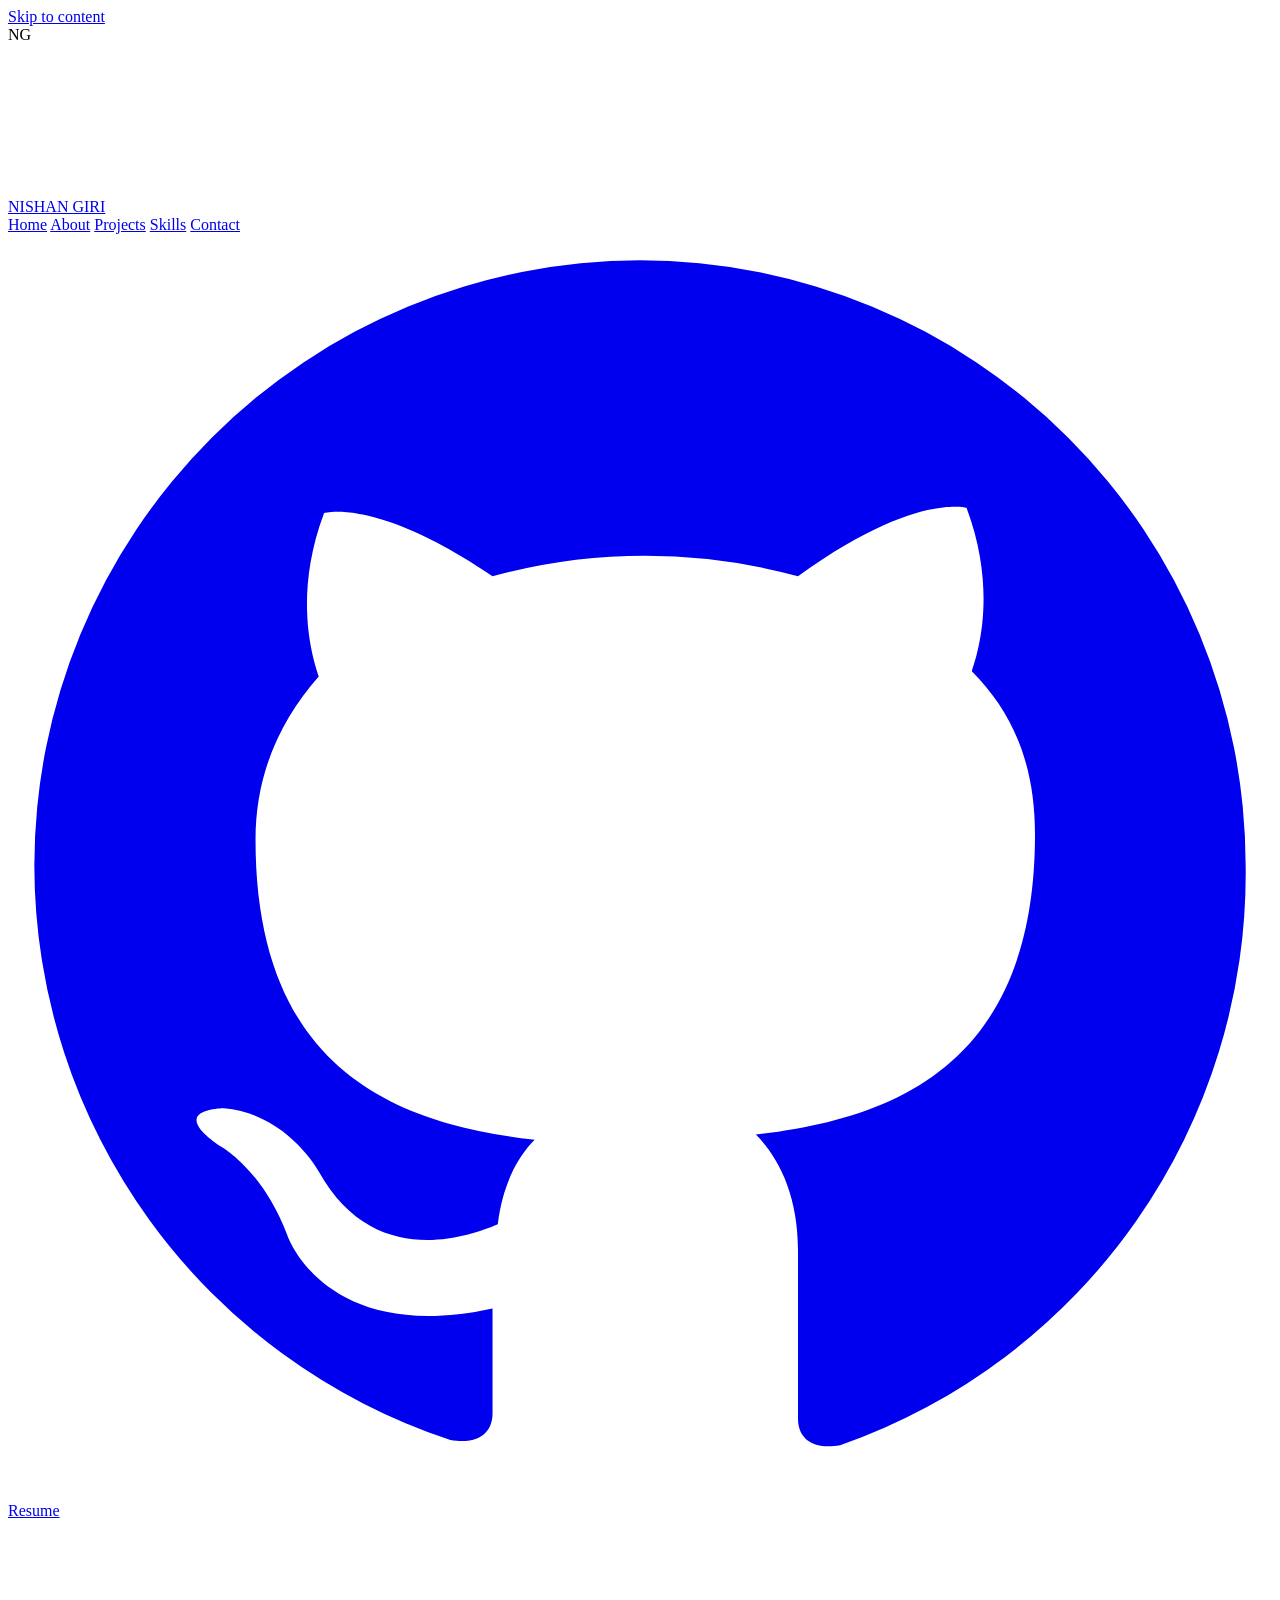
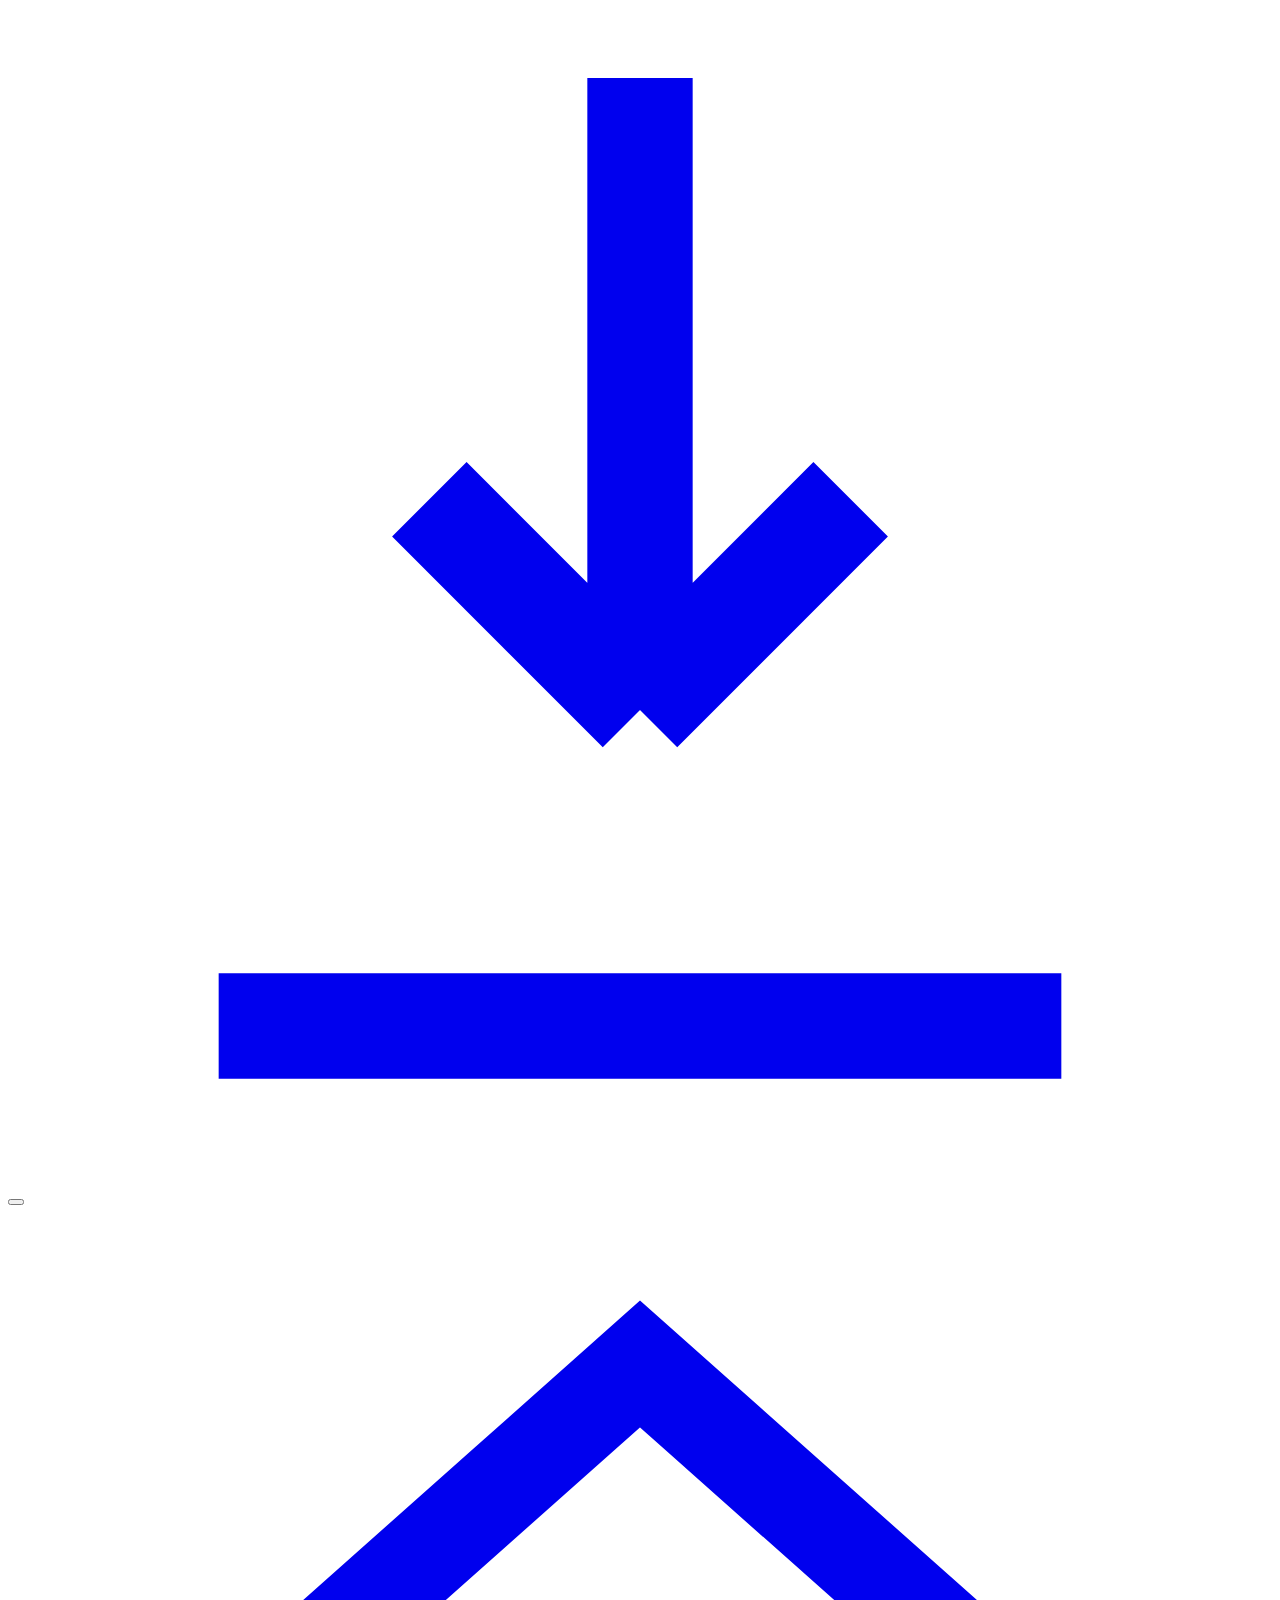
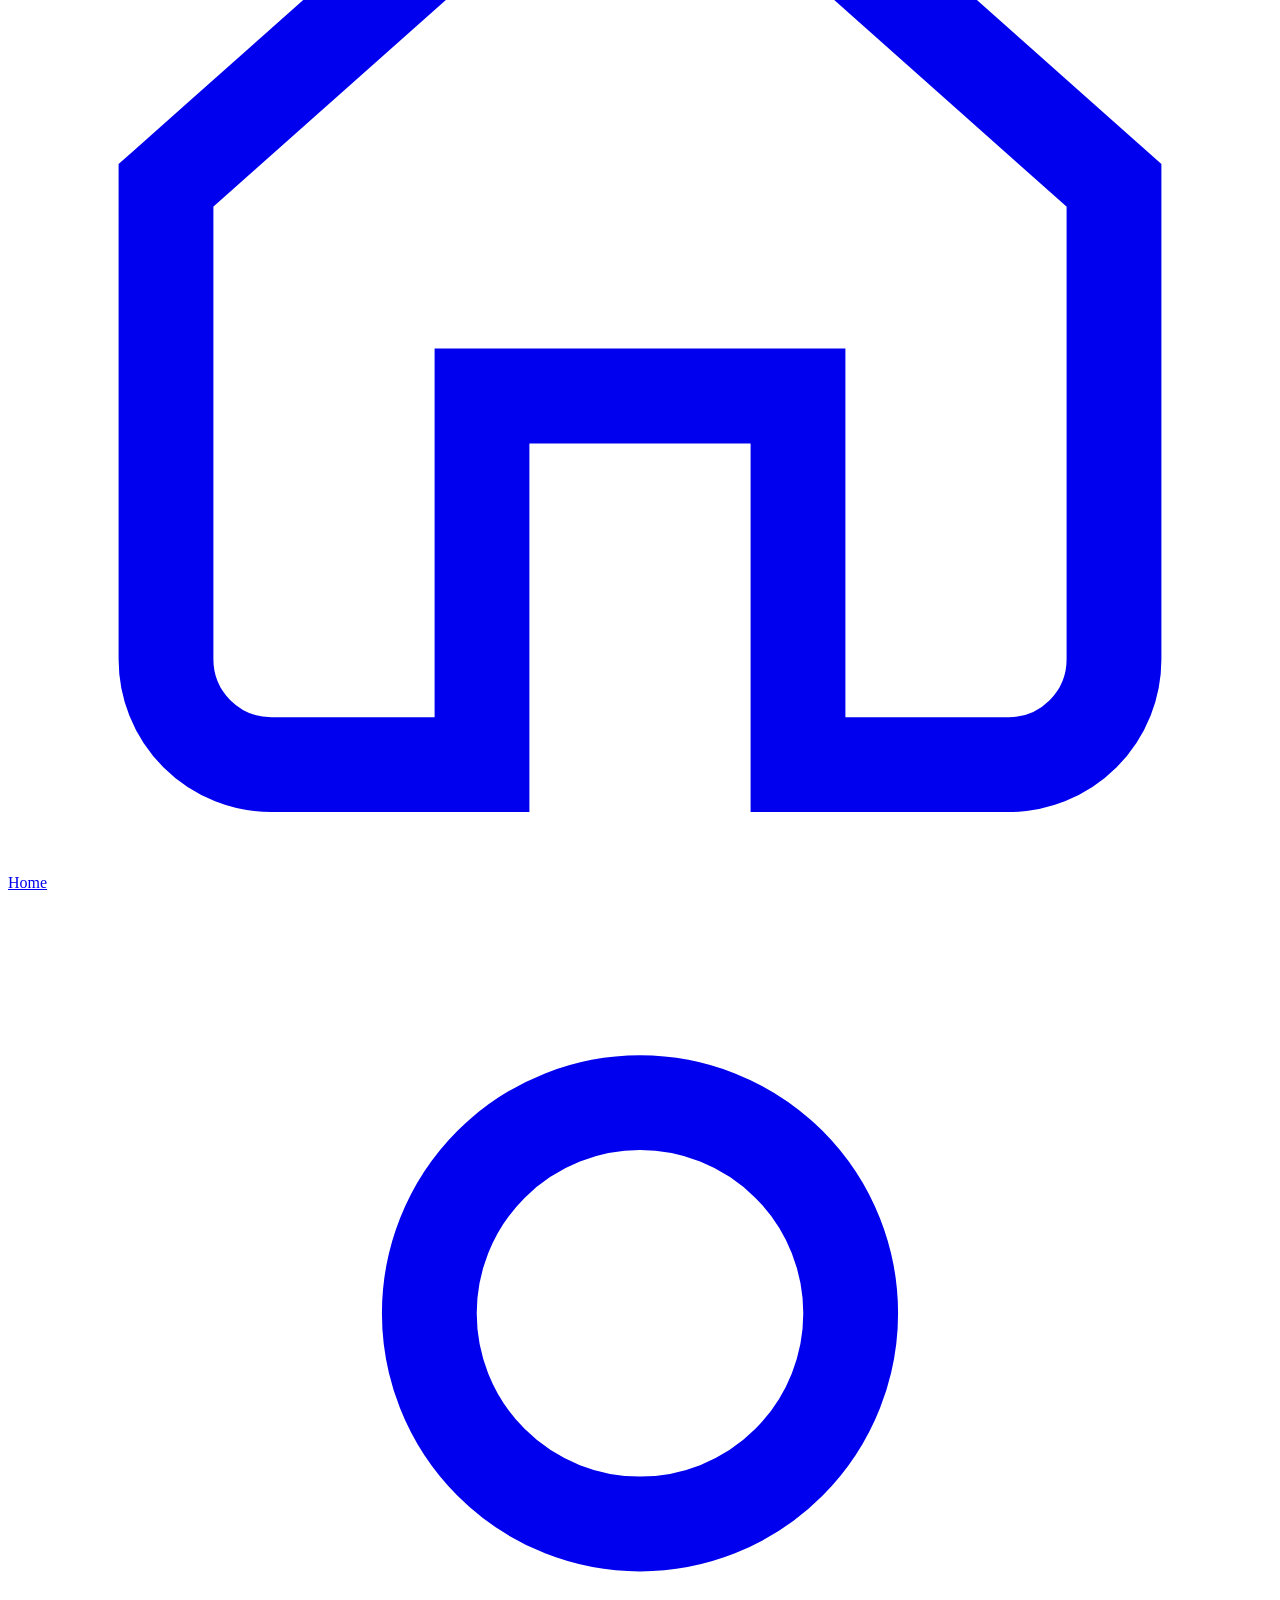
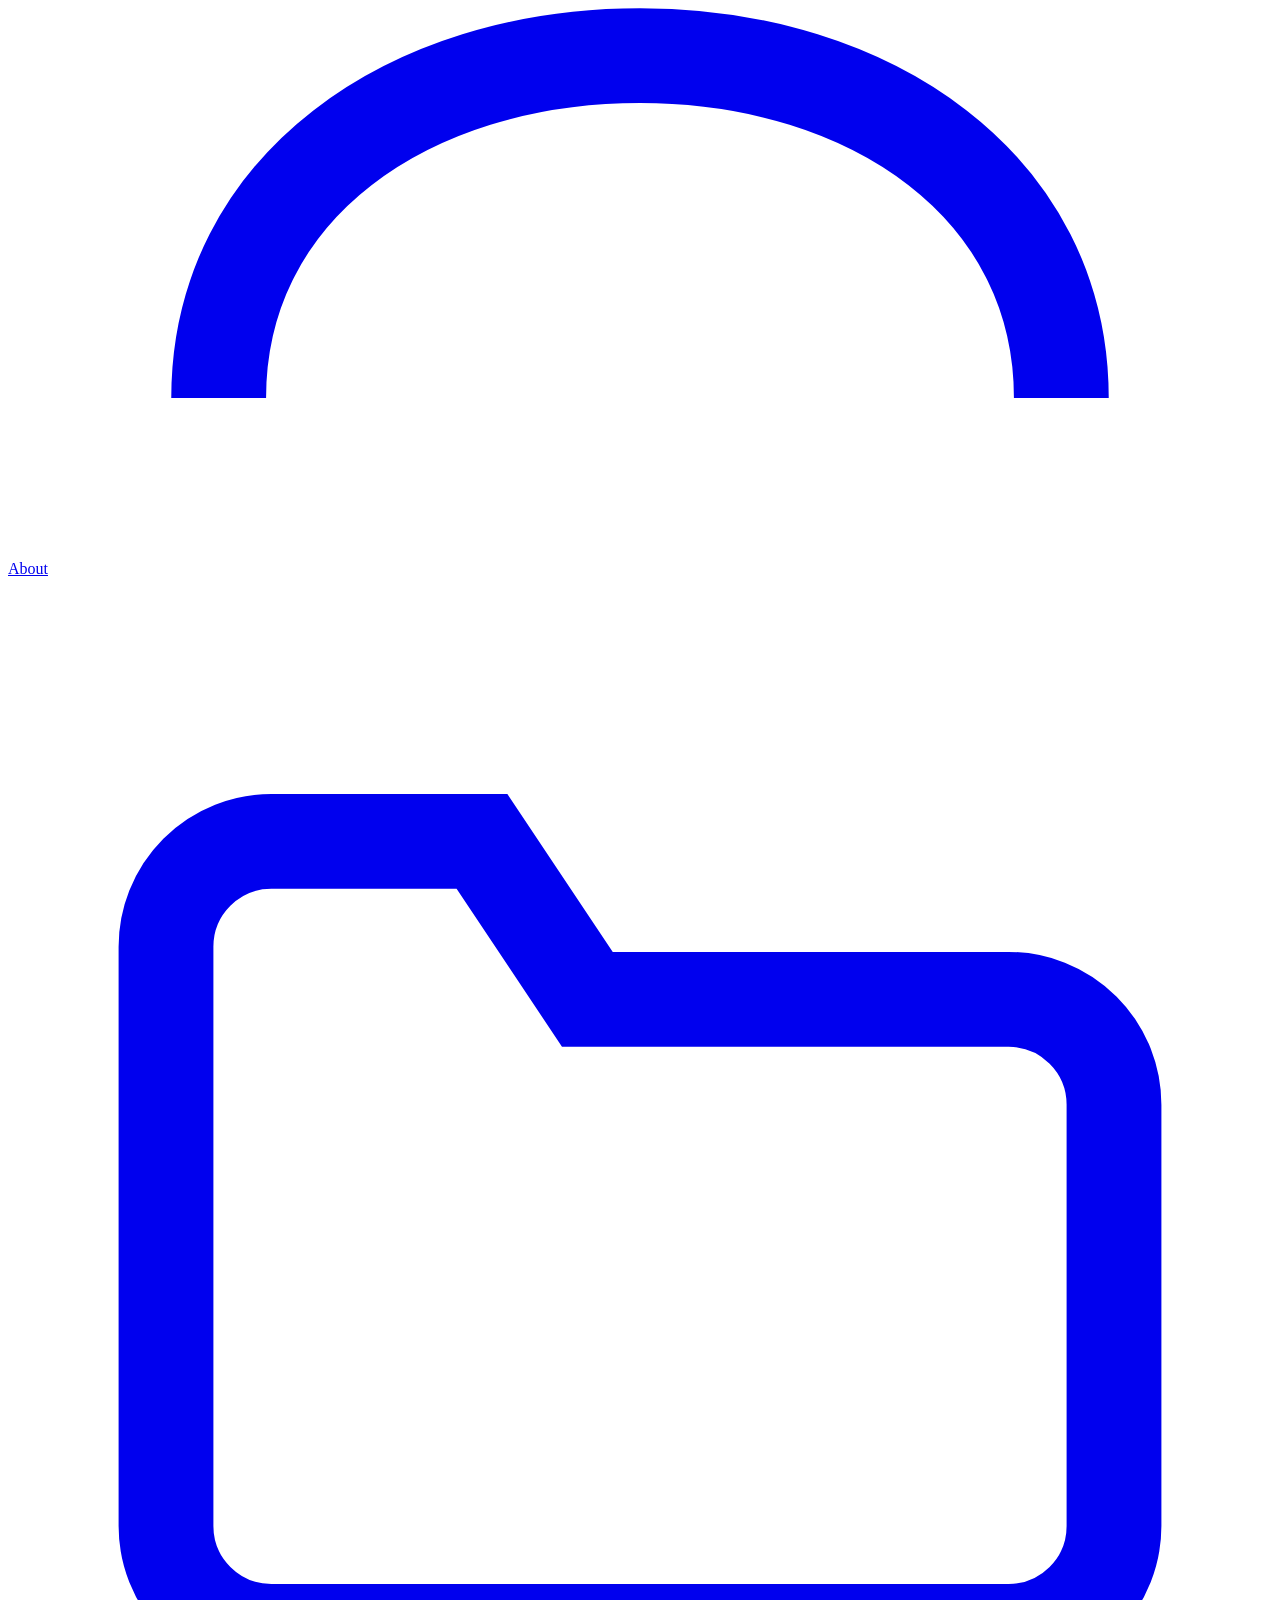
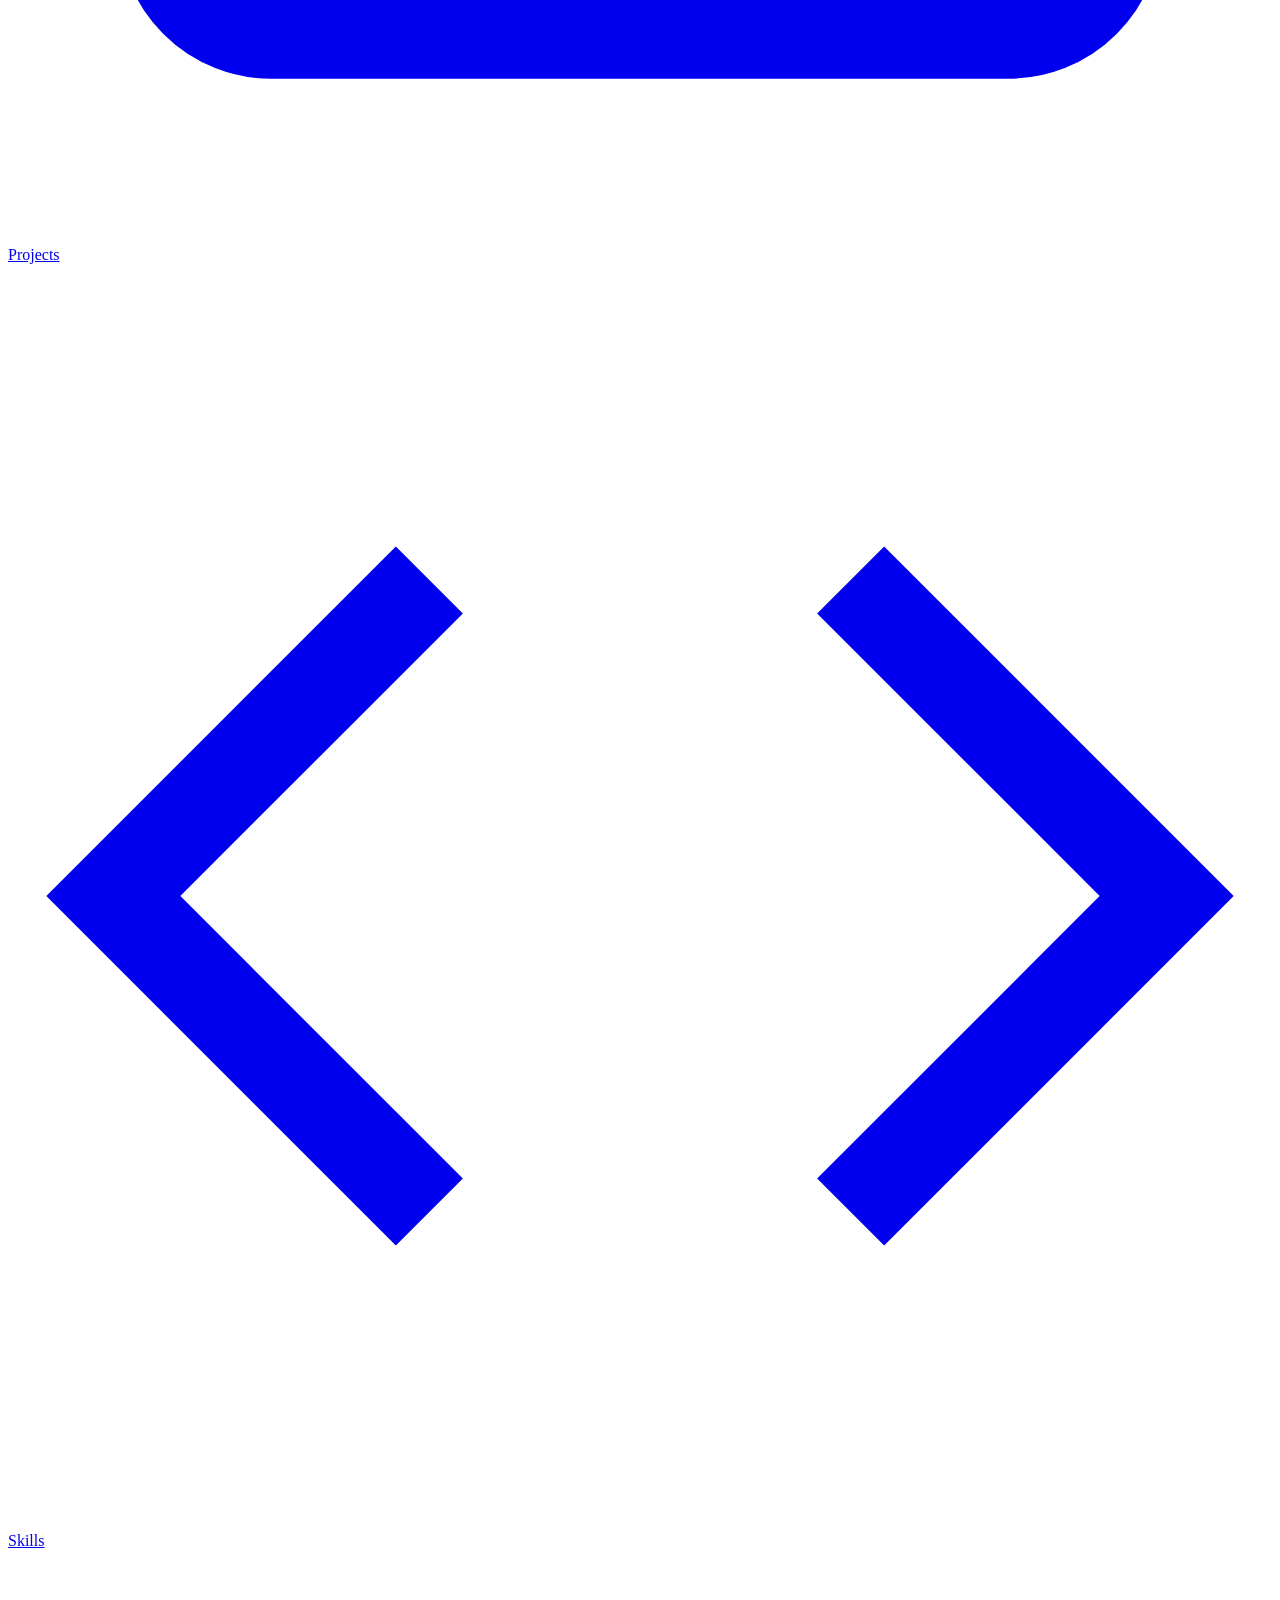
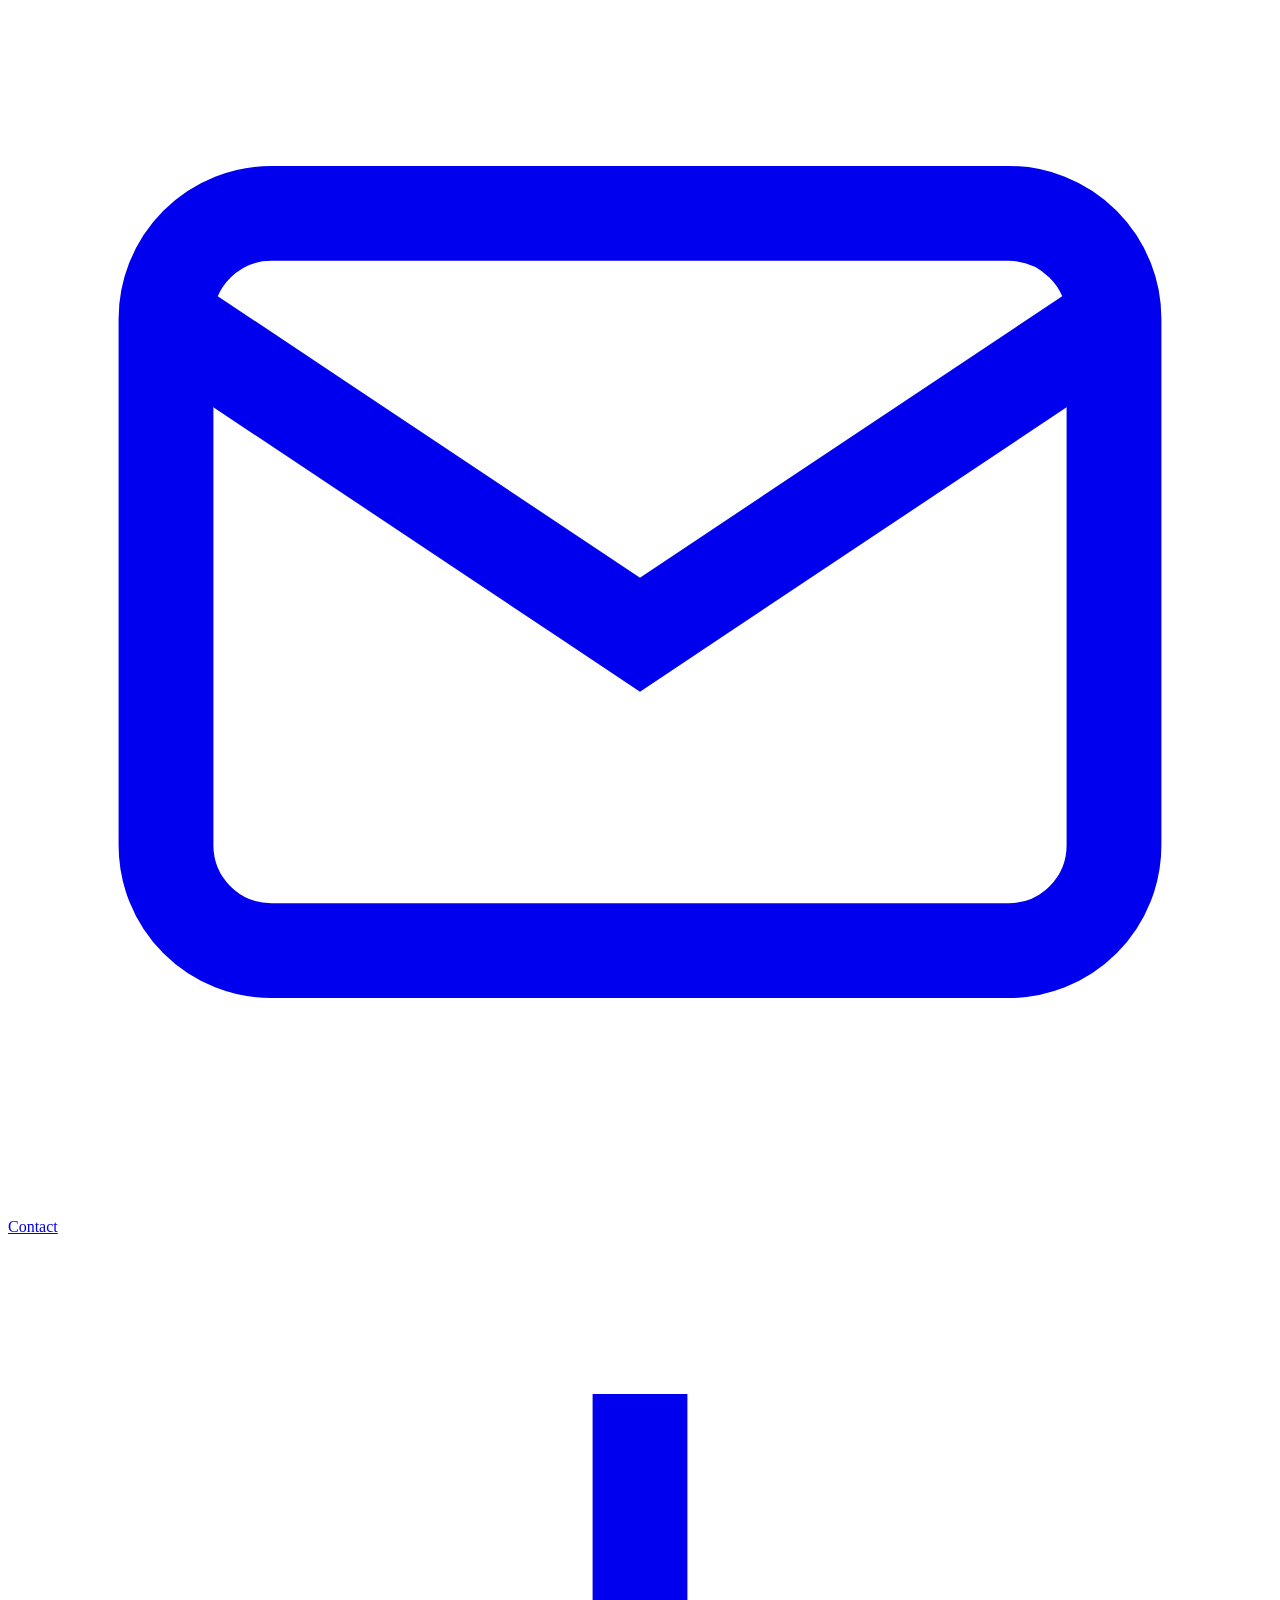
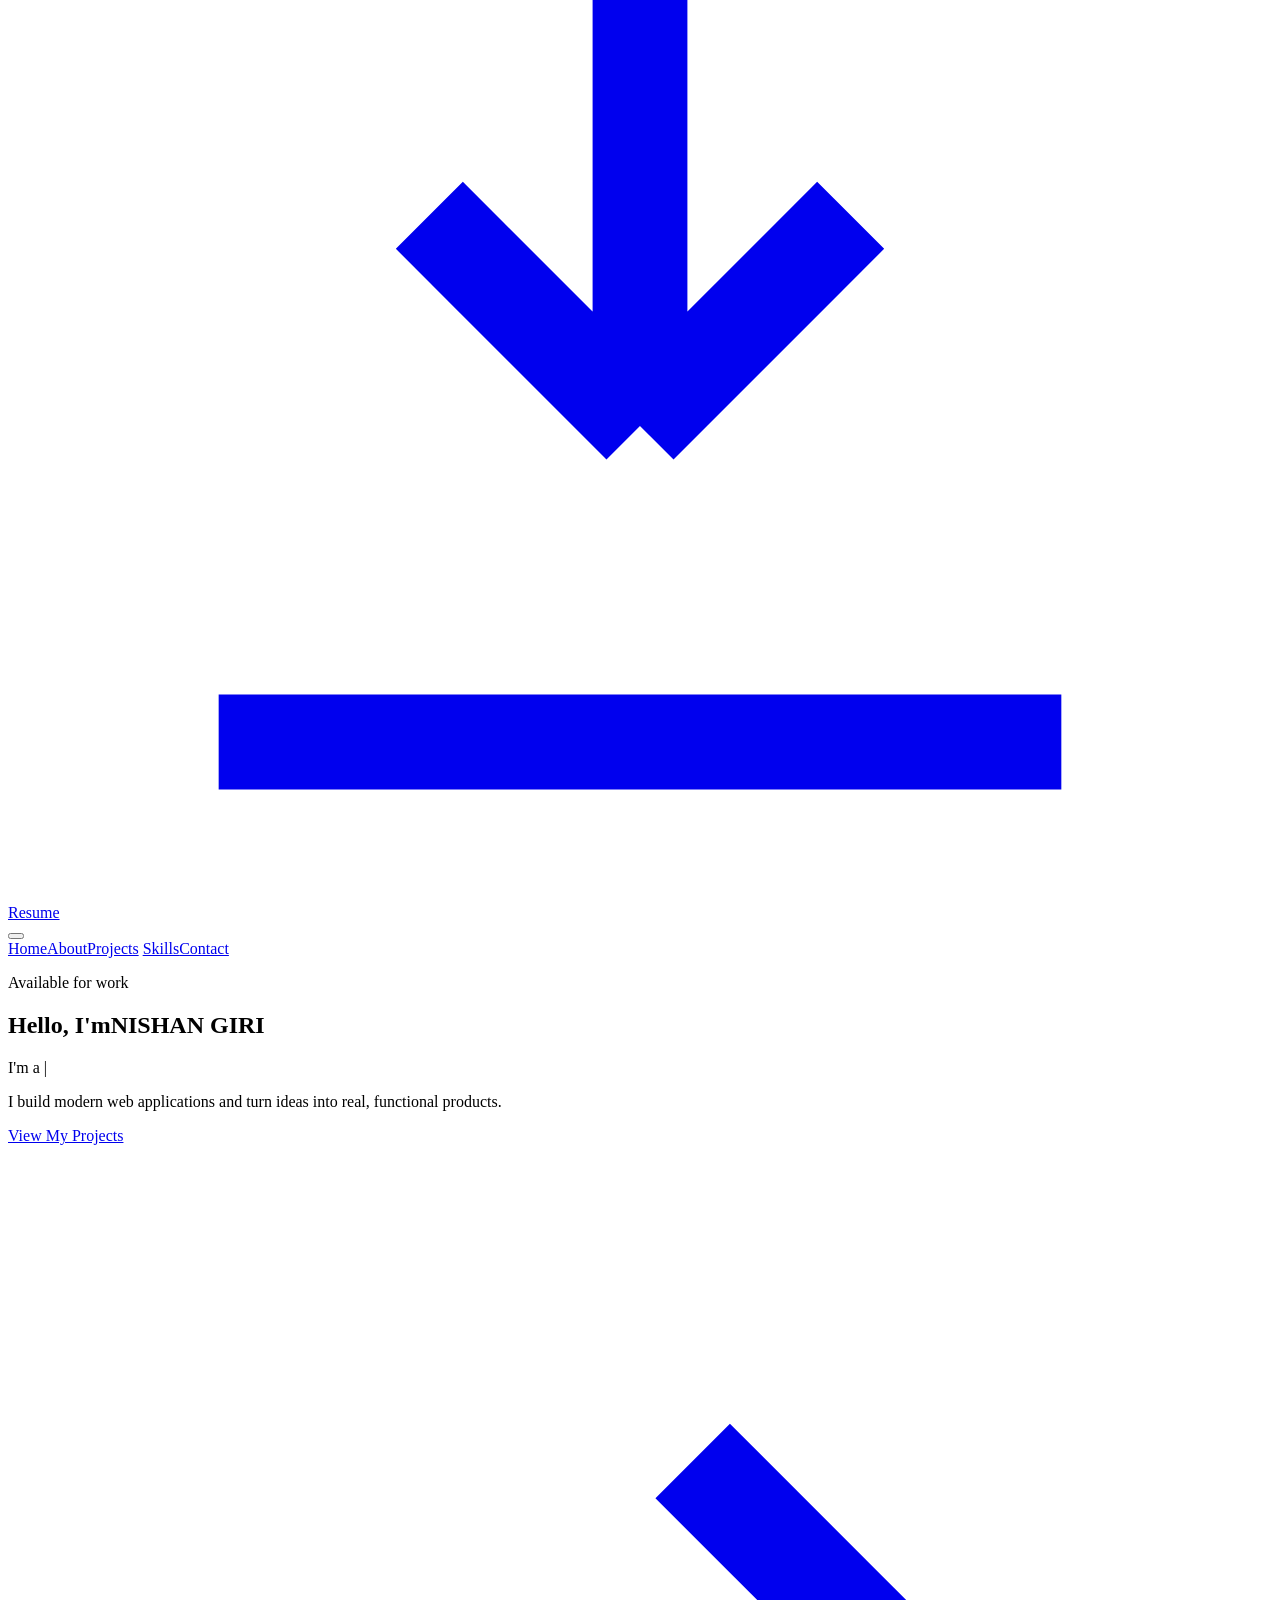
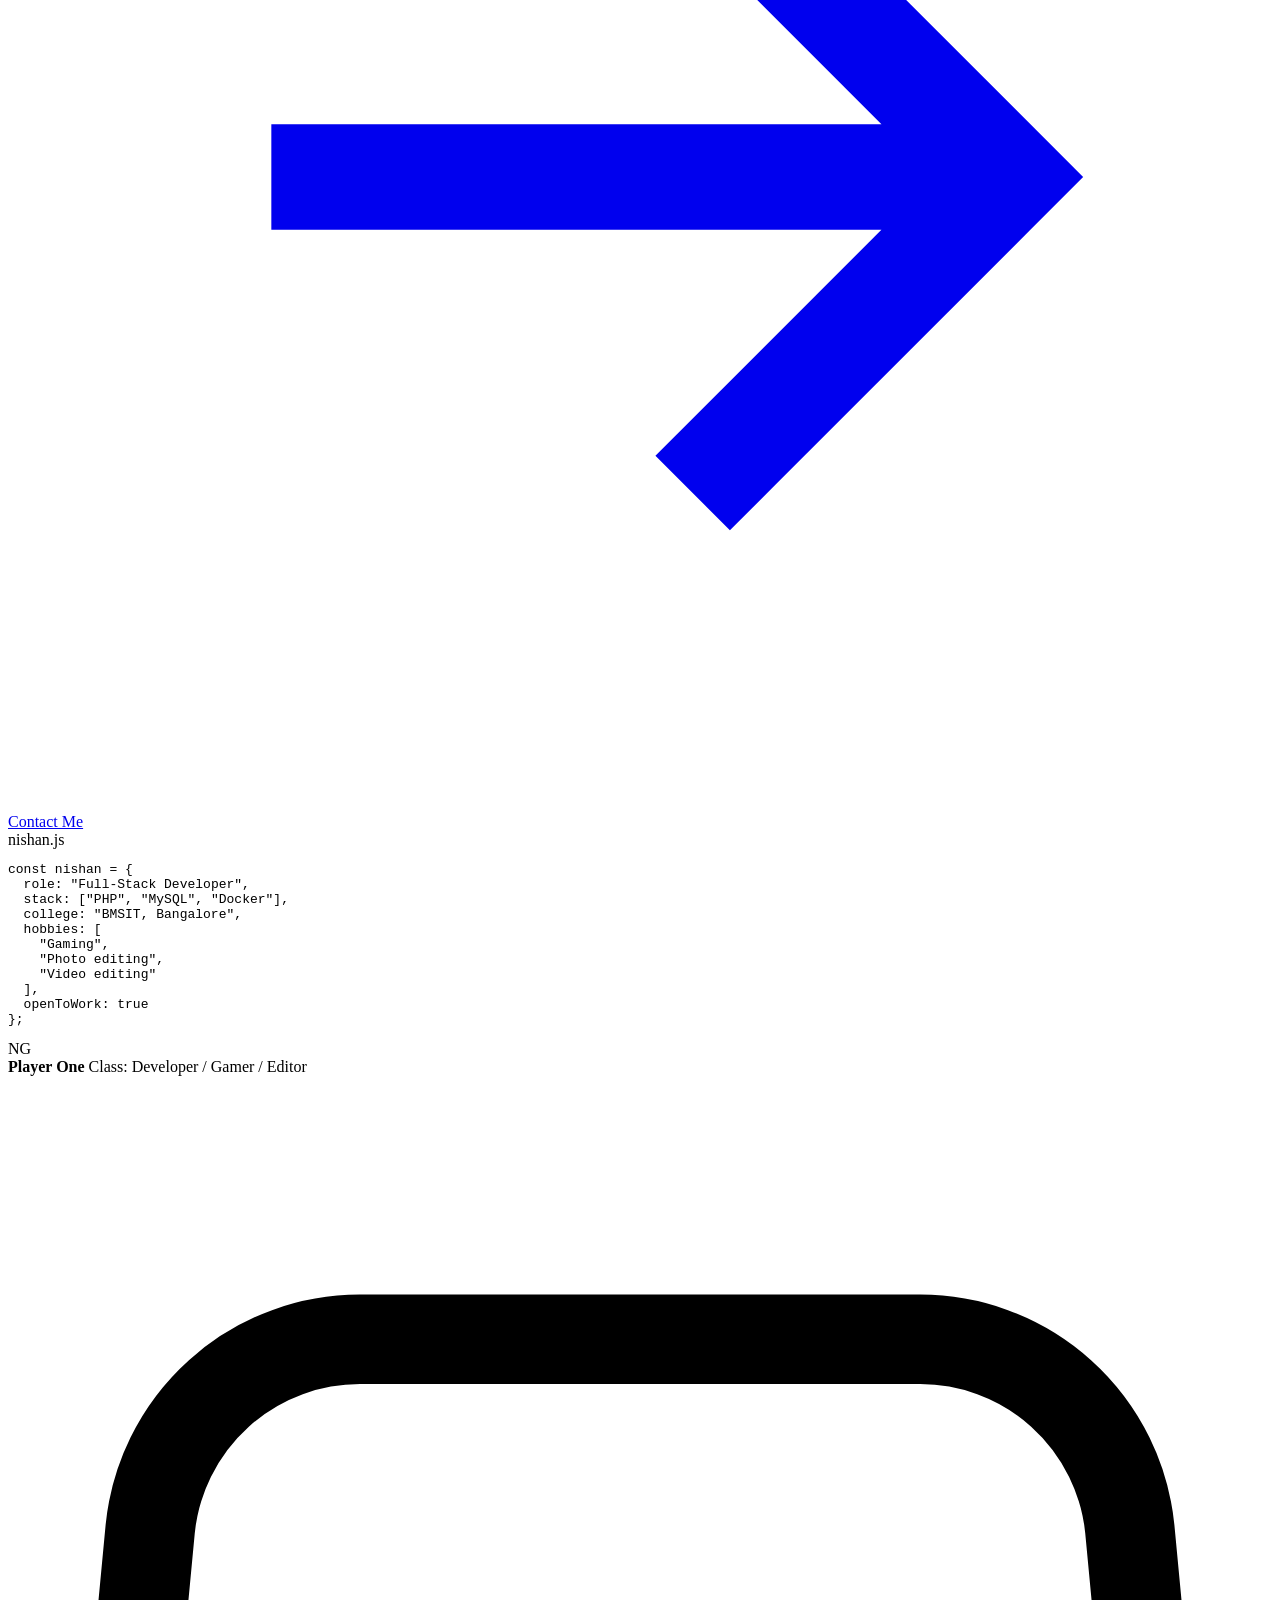
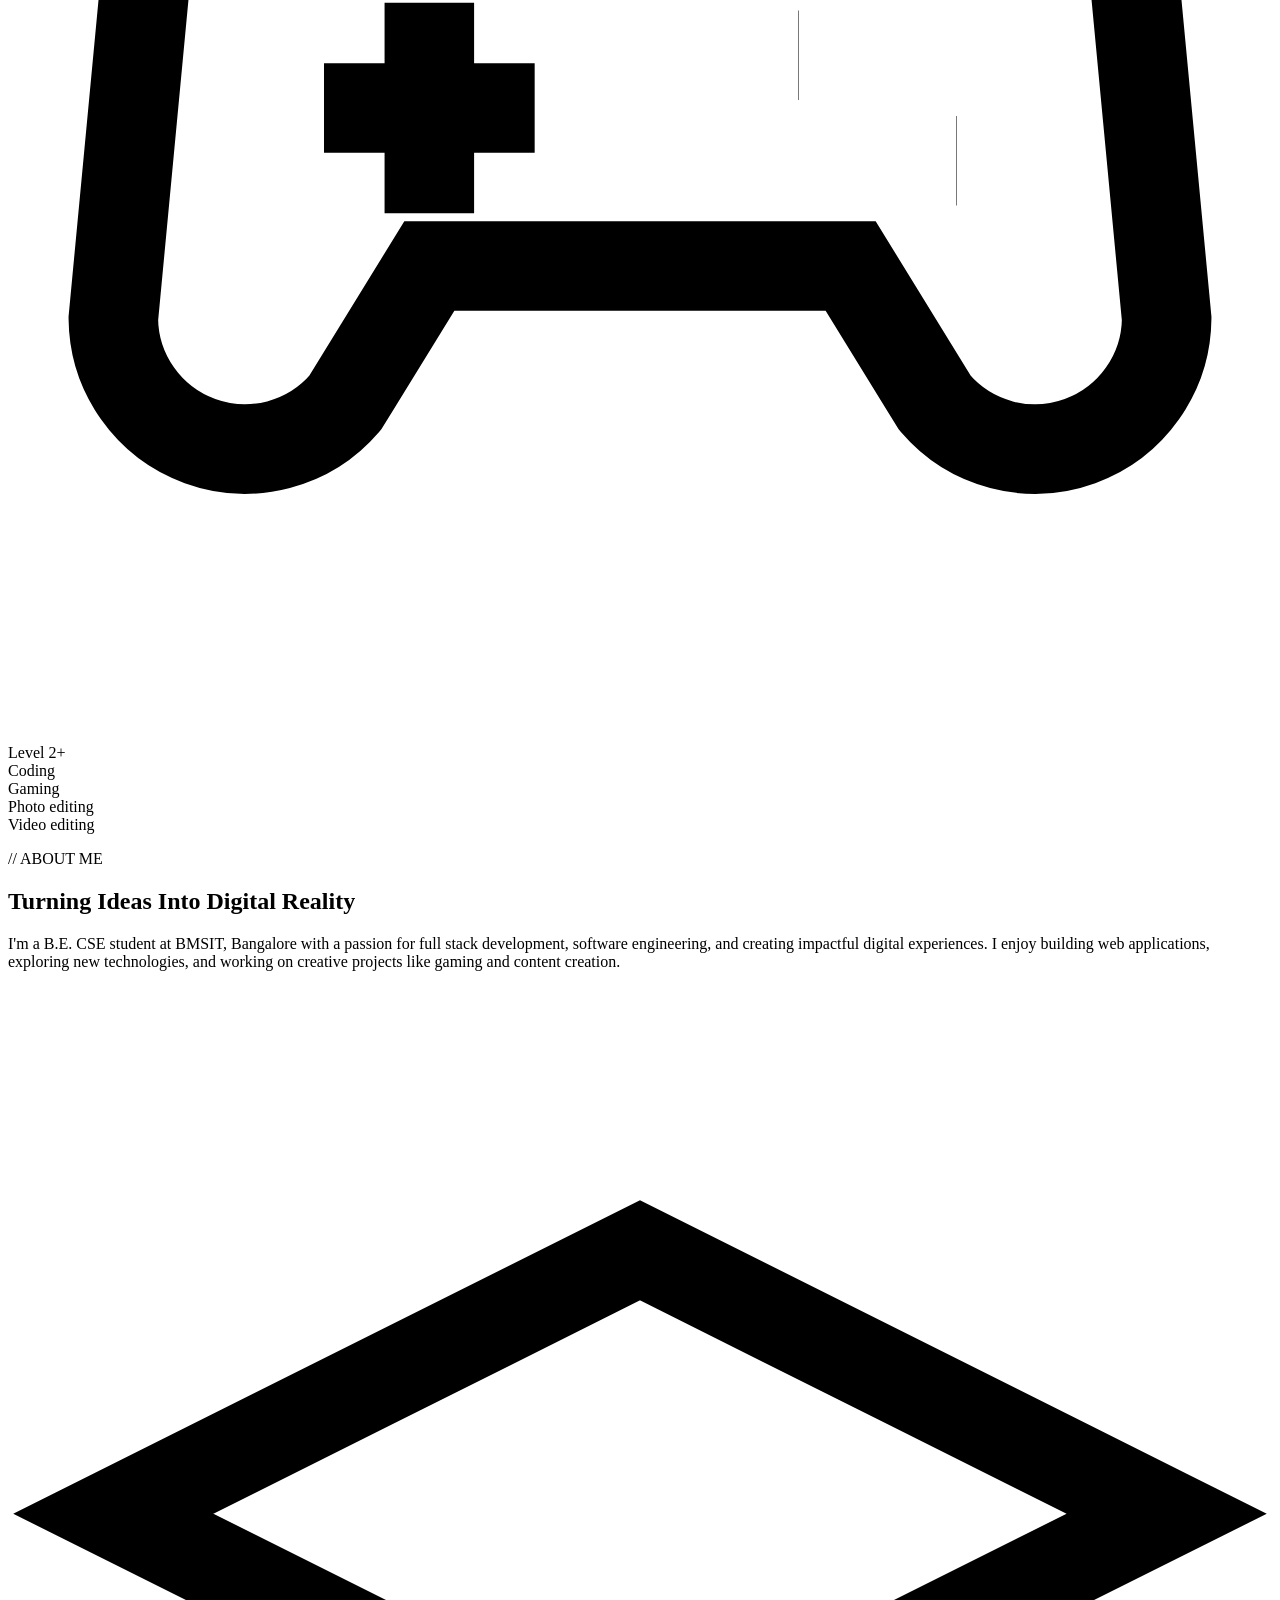
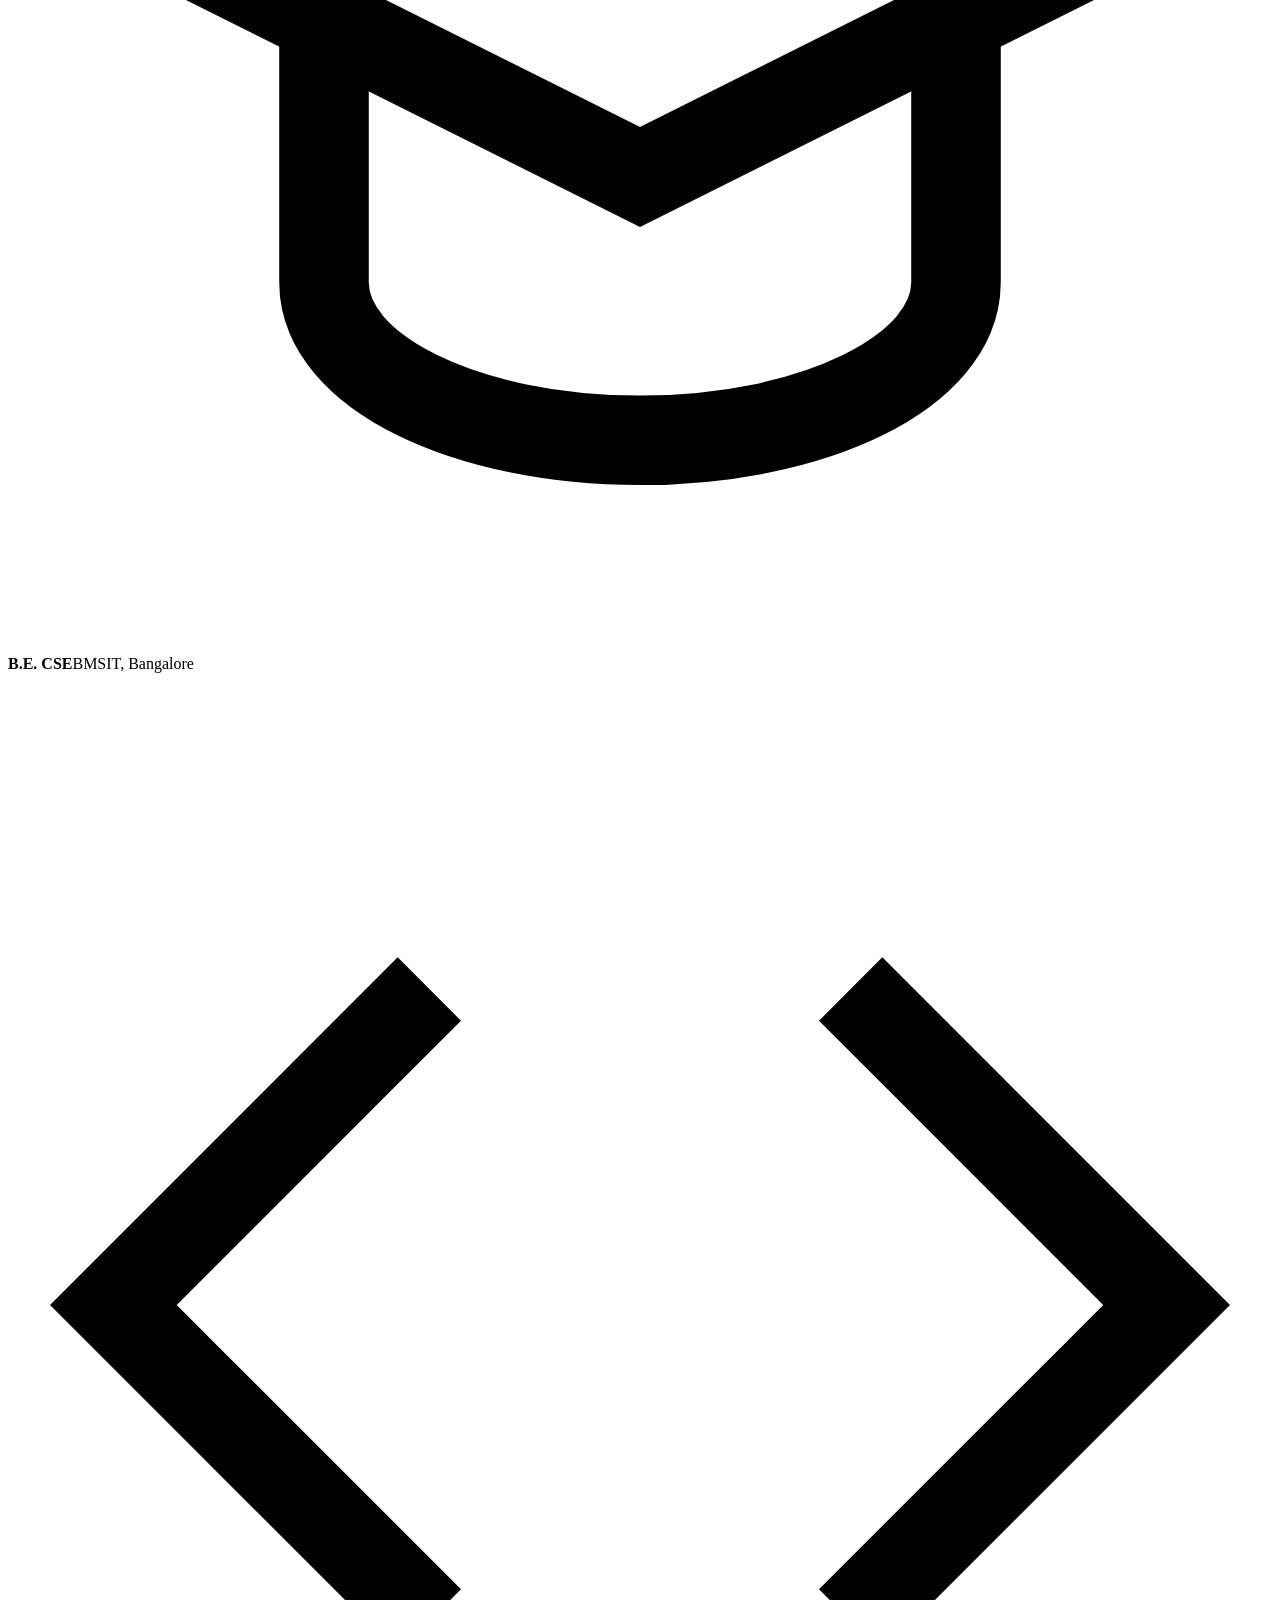
==== 1-index.html @ 9a8e1497 "Add approved portfolio with updated resume" ====
<!DOCTYPE html>
<html lang="en">
<head>
<meta charset="UTF-8">
<meta name="viewport" content="width=device-width, initial-scale=1.0">
<title>Nishan Giri — Full Stack Developer</title>
<meta name="description" content="Portfolio of Nishan Giri, Full Stack Developer and B.E. CSE student at BMSIT, Bangalore.">
<meta name="theme-color" content="#050505">
<!-- Planned GitHub Pages URL. Update if the canonical host changes. -->
<link rel="canonical" href="https://nishan9-99.github.io/">
<meta property="og:title" content="Nishan Giri — Full Stack Developer">
<meta property="og:description" content="Web apps, gaming and content creation by Nishan Giri, B.E. CSE @ BMSIT Bangalore.">
<meta property="og:type" content="website">
<!-- Absolute image URL for previews after deployment. -->
<meta property="og:image" content="https://nishan9-99.github.io/assets/about-portrait.jpg">
<meta name="twitter:card" content="summary_large_image">
<meta name="twitter:title" content="Nishan Giri — Full Stack Developer">
<meta name="twitter:description" content="Web apps, gaming and content creation by Nishan Giri, B.E. CSE @ BMSIT Bangalore.">
<meta name="twitter:image" content="https://nishan9-99.github.io/assets/about-portrait.jpg">
<link rel="icon" href="data:image/svg+xml,%3Csvg xmlns='http://www.w3.org/2000/svg' viewBox='0 0 64 64'%3E%3Crect width='64' height='64' rx='14' fill='%23050505'/%3E%3Ctext x='32' y='43' font-size='30' font-weight='700' text-anchor='middle' fill='%23A78BFA' font-family='Arial'%3ENG%3C/text%3E%3C/svg%3E">
<link rel="preconnect" href="https://fonts.googleapis.com">
<link rel="preconnect" href="https://fonts.gstatic.com" crossorigin>
<link href="https://fonts.googleapis.com/css2?family=Space+Grotesk:wght@400;500;600;700&family=Inter:wght@400;500;600&family=Caveat:wght@600&display=swap" rel="stylesheet">
<link rel="stylesheet" href="style.css?v=13f">
<script type="application/ld+json">
{"@context":"https://schema.org","@type":"Person","name":"Nishan Giri","jobTitle":"Full Stack Developer",
 "affiliation":{"@type":"CollegeOrUniversity","name":"BMSIT, Bangalore"},
 "address":{"@type":"PostalAddress","addressLocality":"Bangalore","addressCountry":"IN"},
 "url":"https://github.com/nishan9-99",
 "sameAs":["https://github.com/nishan9-99","https://www.linkedin.com/in/nishan-giree-264700339"]}
</script>
</head>
<body>
<a class="skip" href="#home">Skip to content</a>

<!-- preloader -->
<div class="preloader" id="preloader" aria-hidden="true">
  <div class="pre-inner"><span class="pre-ng">NG</span><span class="pre-line"><i></i></span></div>
</div>
<div class="scrollbar-progress" id="scrollbarProgress" aria-hidden="true"></div>

<canvas id="stars" aria-hidden="true"></canvas>
<div class="grain" aria-hidden="true"></div>
<div id="cursor" aria-hidden="true"></div>
<div id="cursorRing" aria-hidden="true"></div>

<!-- ============ NAV (State A: top bar) ============ -->
<header class="nav" id="nav">
  <a class="logo" href="#home">NISHAN&nbsp;GIRI</a>
  <nav class="links" aria-label="Primary" id="topLinks">
    <a href="#home" class="active" data-scramble>Home</a>
    <a href="#about" data-scramble>About</a>
    <a href="#projects" data-scramble>Projects</a>
    <a href="#skills" data-scramble>Skills</a>
    <a href="#contact" data-scramble>Contact</a>
  </nav>
  <div class="nav-right">
    <a class="icon-btn" href="https://github.com/nishan9-99" target="_blank" rel="noopener" aria-label="GitHub profile">
      <svg viewBox="0 0 24 24" style="fill:currentColor"><path d="M12 .5A11.5 11.5 0 0 0 .5 12a11.5 11.5 0 0 0 7.9 10.9c.6.1.8-.2.8-.5v-2c-3.2.7-3.9-1.4-3.9-1.4-.5-1.3-1.3-1.7-1.3-1.7-1-.7.1-.7.1-.7 1.2.1 1.8 1.2 1.8 1.2 1 1.8 2.7 1.3 3.4 1 .1-.8.4-1.3.7-1.6-2.6-.3-5.3-1.3-5.3-5.7 0-1.3.5-2.3 1.2-3.1-.1-.3-.5-1.5.1-3.1 0 0 1-.3 3.2 1.2a11 11 0 0 1 5.8 0C17.2 4.9 18.2 5.2 18.2 5.2c.6 1.6.2 2.8.1 3.1.8.8 1.2 1.8 1.2 3.1 0 4.4-2.7 5.4-5.3 5.7.4.4.8 1.1.8 2.2v3.2c0 .3.2.6.8.5A11.5 11.5 0 0 0 23.5 12 11.5 11.5 0 0 0 12 .5z"/></svg>
    </a>
    <a class="resume-btn magnetic" href="assets/resume.pdf" download="Nishan-Giri-Resume.pdf">Resume
      <svg viewBox="0 0 24 24" fill="none" stroke="currentColor" stroke-width="2"><path d="M12 3v12m0 0 4-4m-4 4-4-4M4 21h16"/></svg>
    </a>
    <button id="burger" class="burger" aria-label="Open menu" aria-expanded="false"><span></span><span></span><span></span></button>
  </div>
</header>

<!-- ============ NAV (State B: right rail) ============ -->
<nav class="rail" id="railNav" aria-label="Section shortcuts">
  <a href="#home" data-tip="Home"><svg viewBox="0 0 24 24" fill="none" stroke="currentColor" stroke-width="1.8"><path d="m3 11 9-8 9 8v9a2 2 0 0 1-2 2h-4v-7h-6v7H5a2 2 0 0 1-2-2z"/></svg><span class="tip">Home</span></a>
  <a href="#about" data-tip="About"><svg viewBox="0 0 24 24" fill="none" stroke="currentColor" stroke-width="1.8"><circle cx="12" cy="8" r="4"/><path d="M4 21c0-4 3.6-6.5 8-6.5s8 2.5 8 6.5"/></svg><span class="tip">About</span></a>
  <a href="#projects" data-tip="Projects"><svg viewBox="0 0 24 24" fill="none" stroke="currentColor" stroke-width="1.8"><path d="M3 7a2 2 0 0 1 2-2h4l2 3h8a2 2 0 0 1 2 2v8a2 2 0 0 1-2 2H5a2 2 0 0 1-2-2z"/></svg><span class="tip">Projects</span></a>
  <a href="#skills" data-tip="Skills"><svg viewBox="0 0 24 24" fill="none" stroke="currentColor" stroke-width="1.8"><path d="m8 6-6 6 6 6M16 6l6 6-6 6"/></svg><span class="tip">Skills</span></a>
  <a href="#contact" data-tip="Contact"><svg viewBox="0 0 24 24" fill="none" stroke="currentColor" stroke-width="1.8"><rect x="3" y="5" width="18" height="14" rx="2"/><path d="m3 7 9 6 9-6"/></svg><span class="tip">Contact</span></a>
  <a href="assets/resume.pdf" download="Nishan-Giri-Resume.pdf" data-tip="Resume" class="rail-resume"><svg viewBox="0 0 24 24" fill="none" stroke="currentColor" stroke-width="1.8"><path d="M12 3v12m0 0 4-4m-4 4-4-4M4 21h16"/></svg><span class="tip">Resume</span></a>
</nav>

<button id="floatMenu" class="float-menu" aria-label="Open menu" aria-expanded="false"><span></span><span></span><span></span></button>
<div class="mobile-menu" id="mobileMenu">
  <a href="#home">Home</a><a href="#about">About</a><a href="#projects">Projects</a>
  <a href="#skills">Skills</a><a href="#contact">Contact</a>
</div>

<main id="main">
<!-- ============ HERO ============ -->
<section class="hero" id="home">
  <span class="hero-rail" aria-hidden="true"></span>
  <div class="hero-social" aria-label="Social links" id="heroSocial"></div>

  <div class="hero-inner">
    <div class="hero-copy">
      <p class="badge reveal"><span class="pulse"></span>Available for work</p>
      <h1 class="hero-title" aria-label="Hello, I'm Nishan Giri"><span class="hello" aria-hidden="true">Hello, I'm</span><span class="name-letters" id="heroName" aria-hidden="true">NISHAN GIRI</span></h1>
      <p class="role-line reveal">I'm a <span class="typed" id="typedRole"></span><span class="caret" aria-hidden="true">|</span></p>
      <p class="hero-sub reveal">I build modern web applications and turn ideas into real, functional products.</p>
      <div class="hero-cta reveal">
        <a href="#projects" class="btn primary magnetic">View My Projects
          <svg viewBox="0 0 24 24" fill="none" stroke="currentColor" stroke-width="2"><path d="M5 12h14m-6-6 6 6-6 6"/></svg></a>
        <a href="#contact" class="btn ghost magnetic">Contact Me</a>
      </div>
      <div class="hero-stats reveal" id="heroStats"></div>
    </div>

    <div class="hero-cards reveal">
      <div class="code-card">
        <div class="code-head">
          <span class="dot dr"></span><span class="dot dy"></span><span class="dot dg"></span>
          <span class="code-file">nishan.js</span>
        </div>
        <pre class="code-body"><code><span class="tk">const</span> <span class="tv">nishan</span> <span class="tp">=</span> <span class="tp">{</span>
  <span class="tk2">role</span><span class="tp">:</span> <span class="ts">"Full-Stack Developer"</span><span class="tp">,</span>
  <span class="tk2">stack</span><span class="tp">:</span> <span class="tp">[</span><span class="ts">"PHP"</span><span class="tp">,</span> <span class="ts">"MySQL"</span><span class="tp">,</span> <span class="ts">"Docker"</span><span class="tp">],</span>
  <span class="tk2">college</span><span class="tp">:</span> <span class="ts">"BMSIT, Bangalore"</span><span class="tp">,</span>
  <span class="tk2">hobbies</span><span class="tp">:</span> <span class="tp">[</span>
    <span class="ts">"Gaming"</span><span class="tp">,</span>
    <span class="ts">"Photo editing"</span><span class="tp">,</span>
    <span class="ts">"Video editing"</span>
  <span class="tp">],</span>
  <span class="tk2">openToWork</span><span class="tp">:</span> <span class="tb">true</span>
<span class="tp">};</span><span class="code-caret" aria-hidden="true"></span></code></pre>
      </div>

      <div class="player-card">
        <div class="pc-top">
          <div class="pc-avatar">NG</div>
          <div class="pc-id">
            <b>Player One</b>
            <span>Class: Developer / Gamer / Editor</span>
          </div>
          <div class="pc-level">
            <svg viewBox="0 0 24 24" fill="none" stroke="currentColor" stroke-width="1.7"><path d="M6 12h4m-2-2v4m7-3h.01M18 13h.01M17.3 5H6.7a4 4 0 0 0-4 3.6L2 16a2.5 2.5 0 0 0 4.4 1.6L8 15h8l1.6 2.6A2.5 2.5 0 0 0 22 16l-.7-7.4a4 4 0 0 0-4-3.6z"/></svg>
            Level 2+
          </div>
        </div>
        <div class="pc-stats">
          <div class="pc-row"><span class="pc-label">Coding</span><span class="pc-bar"><i style="--v:88%"></i></span></div>
          <div class="pc-row"><span class="pc-label">Gaming</span><span class="pc-bar"><i style="--v:95%"></i></span></div>
          <div class="pc-row"><span class="pc-label">Photo editing</span><span class="pc-bar"><i style="--v:80%"></i></span></div>
          <div class="pc-row"><span class="pc-label">Video editing</span><span class="pc-bar"><i style="--v:75%"></i></span></div>
        </div>
      </div>
    </div>
  </div>
</section>

<!-- ============ ABOUT ============ -->
<section class="about" id="about">
  <div class="beam" aria-hidden="true"></div>
  <div class="about-grid">
    <div class="about-copy">
      <p class="kicker reveal">// ABOUT ME</p>
      <h2 class="reveal" data-scramble-once>Turning Ideas Into Digital Reality</h2>
      <p class="reveal">I'm a B.E. CSE student at BMSIT, Bangalore with a passion for full stack development, software engineering, and creating impactful digital experiences. I enjoy building web applications, exploring new technologies, and working on creative projects like gaming and content creation.</p>
      <div class="chips reveal">
        <div class="chip"><svg viewBox="0 0 24 24" fill="none" stroke="currentColor" stroke-width="1.7"><path d="M22 10 12 5 2 10l10 5 10-5zM6 12v5c0 1.7 2.7 3 6 3s6-1.3 6-3v-5"/></svg><div><b>B.E. CSE</b><span>BMSIT, Bangalore</span></div></div>
        <div class="chip"><svg viewBox="0 0 24 24" fill="none" stroke="currentColor" stroke-width="1.7"><path d="m8 6-6 6 6 6M16 6l6 6-6 6"/></svg><div><b>Full Stack</b><span>Development</span></div></div>
        <div class="chip"><svg viewBox="0 0 24 24" fill="none" stroke="currentColor" stroke-width="1.7"><circle cx="12" cy="12" r="9"/><path d="M3.6 9h16.8M3.6 15h16.8M12 3a15 15 0 0 1 0 18 15 15 0 0 1 0-18z"/></svg><div><b>Web</b><span>Development</span></div></div>
        <div class="chip"><svg viewBox="0 0 24 24" fill="none" stroke="currentColor" stroke-width="1.7"><path d="M6 12h4m-2-2v4m7-3h.01M18 13h.01M17.3 5H6.7a4 4 0 0 0-4 3.6L2 16a2.5 2.5 0 0 0 4.4 1.6L8 15h8l1.6 2.6A2.5 2.5 0 0 0 22 16l-.7-7.4a4 4 0 0 0-4-3.6z"/></svg><div><b>Gaming &amp;</b><span>Content Creation</span></div></div>
      </div>
      <p class="signature reveal">Nishan Giri</p>
    </div>
    <div class="about-art reveal">
      <picture><source srcset="assets/about-portrait.webp" type="image/webp"><img src="assets/about-portrait.jpg" alt="Illustration of Nishan seen from behind, gazing at the ocean under a violet moonlit night sky" width="1122" height="1402" loading="lazy"></picture>
      <span class="vert v1">LEARN</span><span class="vert v2">BUILD</span>
      <span class="vert v3">CREATE</span><span class="vert v4">GROW</span>
    </div>
  </div>
</section>

<!-- ============ JOURNEY ============ -->
<section class="journey" id="journey">
  <div class="sec-head center">
    <p class="kicker reveal">// THE JOURNEY</p>
    <h2 class="reveal" data-scramble-once>How I Got Here</h2>
  </div>
  <div class="timeline" id="timeline"></div>
</section>

<!-- ============ PROJECTS ============ -->
<section class="projects" id="projects">
  <div class="sec-head">
    <div>
      <p class="kicker reveal">// PROJECTS</p>
      <h2 class="reveal" data-scramble-once>My Work &amp; Creations</h2>
      <p class="sec-sub reveal">Here are some of the key projects I've worked on.</p>
    </div>
    <a class="btn ghost sm magnetic reveal" href="https://github.com/nishan9-99?tab=repositories" target="_blank" rel="noopener">View All Projects
      <svg viewBox="0 0 24 24" fill="none" stroke="currentColor" stroke-width="2"><path d="M5 12h14m-6-6 6 6-6 6"/></svg></a>
  </div>
  <div class="filters reveal" id="filters" role="tablist" aria-label="Filter projects">
    <button class="filter active" data-filter="all" role="tab" aria-selected="true">All</button>
    <button class="filter" data-filter="web" role="tab" aria-selected="false">Web</button>
    <button class="filter" data-filter="creative" role="tab" aria-selected="false">Creative</button>
  </div>
  <div class="proj-row">
    <button class="proj-nav prev" aria-label="Previous project"><svg viewBox="0 0 24 24" fill="none" stroke="currentColor" stroke-width="2"><path d="m15 18-6-6 6-6"/></svg></button>
    <div class="proj-track" id="projTrack"></div>
    <button class="proj-nav next" aria-label="Next project"><svg viewBox="0 0 24 24" fill="none" stroke="currentColor" stroke-width="2"><path d="m9 18 6-6-6-6"/></svg></button>
  </div>
  <div class="proj-dots" id="projDots" aria-hidden="true"></div>
</section>

<!-- marquee -->
<div class="marquee" aria-hidden="true"><div class="marquee-track" id="marqueeTrack"></div></div>

<!-- ============ SKILLS ============ -->
<section class="skills" id="skills">
  <div class="code-float" aria-hidden="true">
    <span>&lt;code&gt;</span><span>learn()</span><span>build()</span><span>repeat()</span><span>&lt;/code&gt;</span>
  </div>
  <div class="skills-layout">
    <div class="skills-main">
      <div class="sec-head"><div>
        <p class="kicker reveal">// SKILLS</p>
        <h2 class="reveal" data-scramble-once>Technologies I Work With</h2>
        <p class="sec-sub reveal">Here are the tools and technologies I use to bring ideas to life.</p>
      </div></div>
      <div id="skillGroups"></div>
    </div>
    <div class="skill-art reveal" aria-hidden="true">
      <div class="glass-code"><span>&lt;code&gt;</span><span>learn()</span><span>build()</span><span>repeat()</span><span>&lt;/code&gt;</span></div>
      <div class="glass-logo">NG</div>
    </div>
  </div>
</section>

<!-- ============ CONTACT ============ -->
<section class="contact" id="contact">
  <div class="contact-grid">
    <div class="contact-copy">
      <p class="kicker reveal">// CONTACT</p>
      <h2 class="reveal" data-scramble-once>Let's Build Something Great Together</h2>
      <p class="reveal">I'm always open to new opportunities, collaborations and interesting projects. Feel free to reach out!</p>
      <div class="c-lines reveal" id="contactLines"></div>
      <form id="cform" class="c-form reveal" novalidate>
        <input type="text" id="fCompany" name="company" tabindex="-1" autocomplete="off" aria-hidden="true" style="position:absolute;left:-9999px;width:1px;height:1px;opacity:0">
        <div class="field"><input type="text" id="fName" required placeholder=" " autocomplete="name"><label for="fName">Name</label></div>
        <div class="field"><input type="email" id="fEmail" required placeholder=" " autocomplete="email"><label for="fEmail">Email</label></div>
        <div class="field"><textarea id="fMsg" rows="4" required placeholder=" "></textarea><label for="fMsg">Message</label></div>
        <button type="submit" class="btn primary magnetic" id="sendBtn">Send a Message
          <svg viewBox="0 0 24 24" fill="none" stroke="currentColor" stroke-width="2"><path d="M5 12h14m-6-6 6 6-6 6"/></svg></button>
        <p class="form-status" id="formStatus" role="status" aria-live="polite"></p>
      </form>
      <div class="c-social reveal" id="contactSocial"></div>
    </div>
    <div class="contact-art reveal">
      <div class="globe-stage" aria-label="Holographic globe surrounded by cards showing Nishan's stack and focus areas">
        <canvas class="globe-canvas" aria-hidden="true"></canvas>
        <div class="globe-base" aria-hidden="true"></div>
        <div class="g-card g-term">
          <span class="g-term-dots"><i></i><i></i><i></i></span>
          <p class="g-term-line"><span class="g-prompt">&gt;_</span> Building ideas...<br>Turning concepts into<br>real products.<span class="g-caret"></span></p>
        </div>
        <div class="g-card g-stack">
          <h4><svg viewBox="0 0 24 24" fill="none" stroke="currentColor" stroke-width="1.8"><path d="m12 2 9 5-9 5-9-5z"/><path d="m3 12 9 5 9-5"/><path d="m3 17 9 5 9-5"/></svg> My Stack</h4>
          <ul>
            <li><img src="https://cdn.simpleicons.org/html5/E34F26" alt="" loading="lazy" onerror="this.remove()">HTML</li>
            <li><img src="https://cdn.simpleicons.org/css/1572B6" alt="" loading="lazy" onerror="this.remove()">CSS</li>
            <li><img src="https://cdn.simpleicons.org/javascript/F7DF1E" alt="" loading="lazy" onerror="this.remove()">JavaScript</li>
            <li><svg viewBox="0 0 24 24"><rect width="24" height="24" rx="4.5" fill="#00005B"/><text x="12" y="16.3" text-anchor="middle" font-family="Arial,Helvetica,sans-serif" font-weight="700" font-size="10" fill="#9999FF">Ae</text></svg>After Effects</li>
            <li><svg viewBox="0 0 24 24"><rect width="24" height="24" rx="4.5" fill="#00005B"/><text x="12" y="16.3" text-anchor="middle" font-family="Arial,Helvetica,sans-serif" font-weight="700" font-size="10" fill="#EA77FF">Pr</text></svg>Premiere Pro</li>
          </ul>
        </div>
        <div class="g-card g-mini g-c1">
          <svg viewBox="0 0 24 24" fill="none" stroke="currentColor" stroke-width="1.8"><path d="m8 6-6 6 6 6M16 6l6 6-6 6"/></svg>
          <h5>Web Development</h5><p>Build. Deploy. Grow.</p>
        </div>
        <div class="g-card g-mini g-c2">
          <svg viewBox="0 0 24 24" fill="none" stroke="currentColor" stroke-width="1.8"><path d="M6 9h4M8 7v4M15 8h.01M18 10h.01M17.3 5H6.7a4.7 4.7 0 0 0-4.6 5.6l1.1 5.6a3 3 0 0 0 5 1.4L10 15h4l1.8 2.6a3 3 0 0 0 5-1.4l1.1-5.6A4.7 4.7 0 0 0 17.3 5z"/></svg>
          <h5>Gaming</h5><p>Respawn. Retry. Win.</p>
        </div>
        <div class="g-card g-mini g-c3">
          <svg viewBox="0 0 24 24" fill="none" stroke="currentColor" stroke-width="1.8"><path d="M12 19l7-7a4.95 4.95 0 1 0-7-7l-7 7v7z"/><path d="m14 6 4 4"/></svg>
          <h5>Creative Design</h5><p>Ideas to Reality.</p>
        </div>
        <div class="g-card g-mini g-c4">
          <svg viewBox="0 0 24 24" fill="none" stroke="currentColor" stroke-width="1.8"><path d="M3 9.5h18V19a2 2 0 0 1-2 2H5a2 2 0 0 1-2-2z"/><path d="m3.6 9.5 1.6-4.9a2 2 0 0 1 2.5-1.3l12.3 3.3a2 2 0 0 1 1.3 2.5l-.4 1.4"/><path d="m8.5 6.3 2.3 2.6M14 7.5l2.3 2.6"/></svg>
          <h5>Video Editing</h5><p>Cut. Grade. Export.</p>
        </div>
      </div>
    </div>
  </div>
</section>
</main>

<!-- ============ FOOTER ============ -->
<footer>
  <picture><source srcset="assets/footer-skyline.webp" type="image/webp"><img class="foot-bg" src="assets/footer-skyline.jpg" alt="" width="1916" height="821" loading="lazy" aria-hidden="true"></picture>
  <div class="shooting" id="shooting" aria-hidden="true"></div>
  <div class="foot-inner">
    <p class="foot-logo">NISHAN GIRI</p>
    <p class="foot-tag">Build &nbsp;•&nbsp; Create &nbsp;•&nbsp; Learn &nbsp;•&nbsp; Grow</p>
    <div class="foot-social" id="footSocial"></div>
    <nav class="foot-links" aria-label="Footer">
      <a href="#home">Home</a><a href="#about">About</a><a href="#projects">Projects</a>
      <a href="#skills">Skills</a><a href="#contact">Contact</a>
      <a href="assets/resume.pdf" download="Nishan-Giri-Resume.pdf">Resume</a>
    </nav>
    <p class="foot-copy">© <span id="year">2026</span> NISHAN GIRI. All rights reserved.</p>
  </div>
</footer>

<!-- modal -->
<div class="modal" id="projModal" role="dialog" aria-modal="true" aria-hidden="true" aria-labelledby="mTitle">
  <div class="modal-card">
    <button class="modal-x" id="modalX" aria-label="Close project details"><svg viewBox="0 0 24 24" fill="none" stroke="currentColor" stroke-width="2"><path d="M18 6 6 18M6 6l12 12"/></svg></button>
    <div class="modal-media"><img id="mImg" src="" alt=""></div>
    <div class="modal-body">
      <h3 id="mTitle"></h3>
      <p id="mDesc"></p>
      <div class="m-block"><b>Problem</b><p id="mProblem"></p></div>
      <div class="m-block"><b>My Role</b><p id="mRole"></p></div>
      <div class="m-block"><b>Result</b><p id="mResult"></p></div>
      <div class="m-block"><b>Tech Stack</b><div class="tags" id="mTags"></div></div>
      <a id="mLink" class="btn primary sm magnetic" target="_blank" rel="noopener" style="display:none">Open Project
        <svg viewBox="0 0 24 24" fill="none" stroke="currentColor" stroke-width="2"><path d="M7 17L17 7M9 7h8v8"/></svg></a>
    </div>
  </div>
</div>

<!-- command palette -->
<div class="palette" id="palette" role="dialog" aria-modal="true" aria-hidden="true" aria-label="Quick navigation">
  <div class="palette-card">
    <input type="text" id="paletteInput" placeholder="Jump to a section..." aria-label="Jump to a section">
    <div class="palette-list" id="paletteList"></div>
  </div>
</div>

<script src="script.js?v=13f"></script>
</body>
</html>
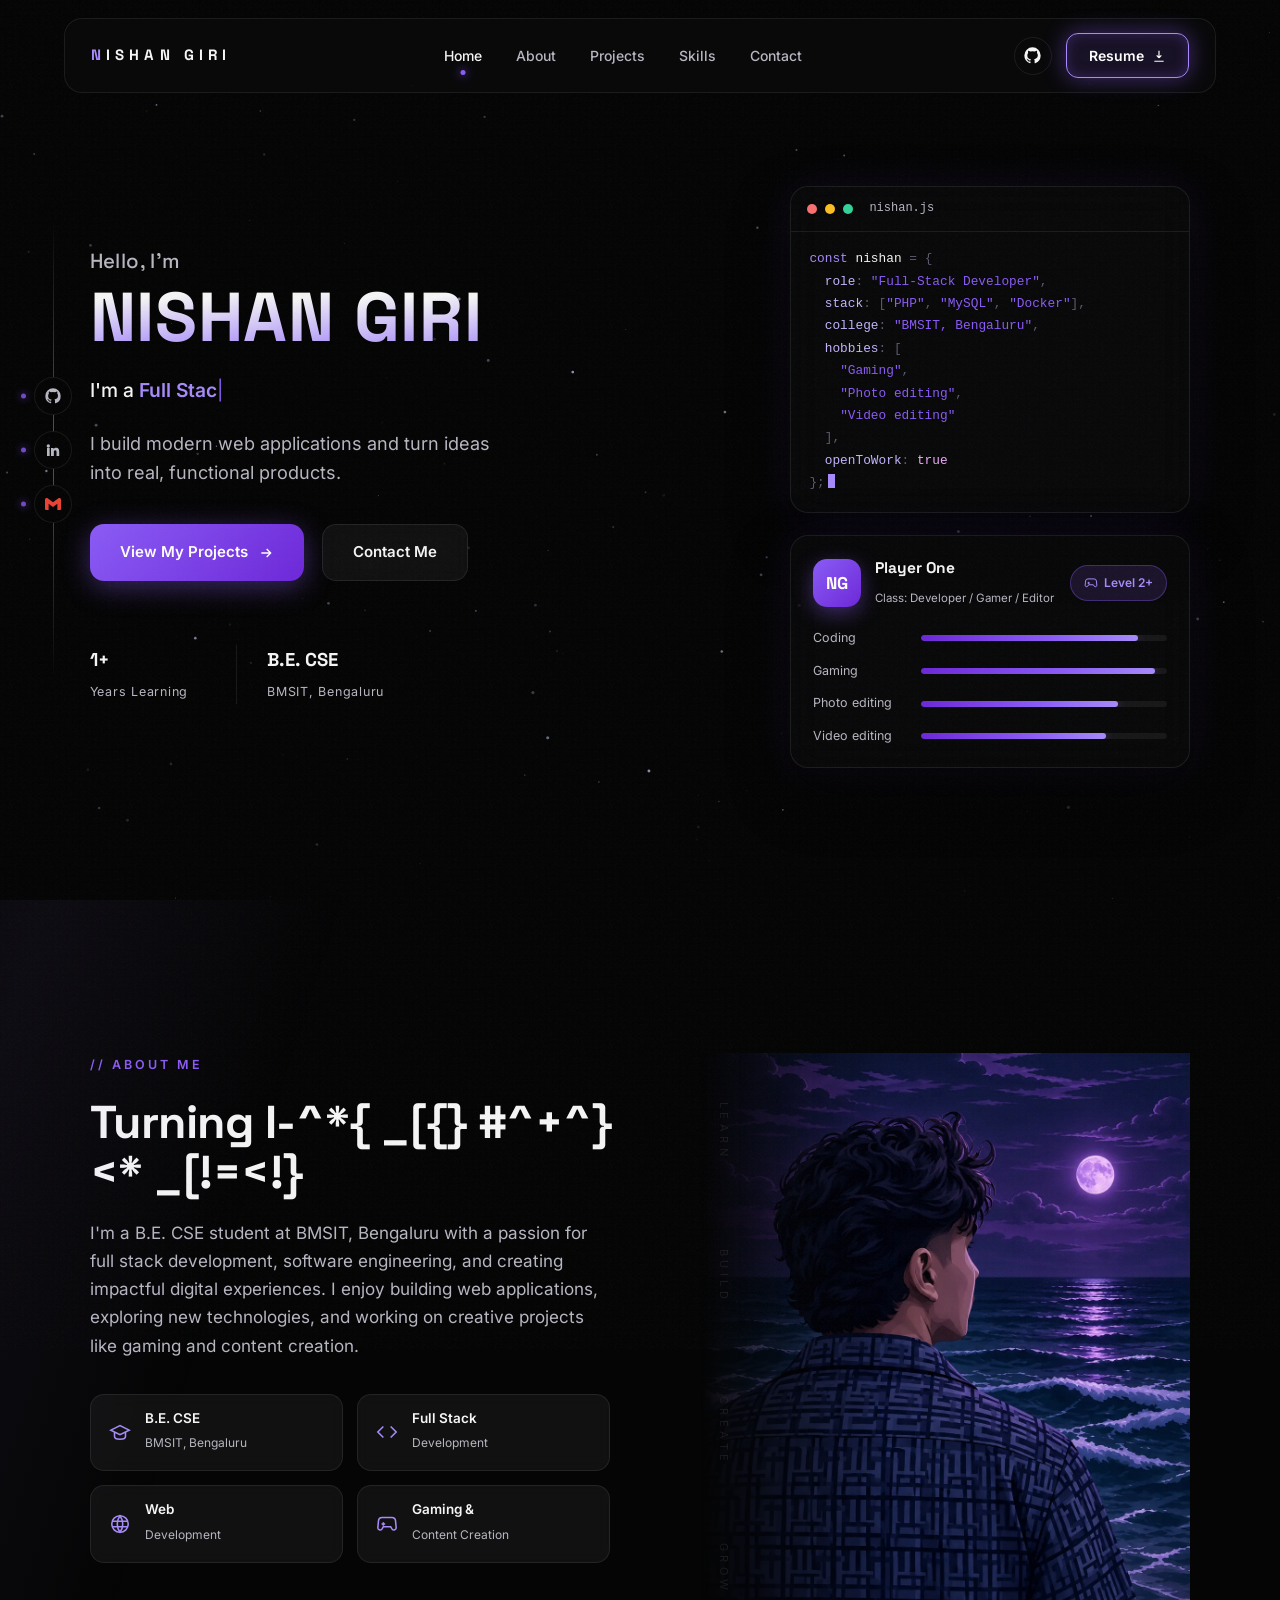
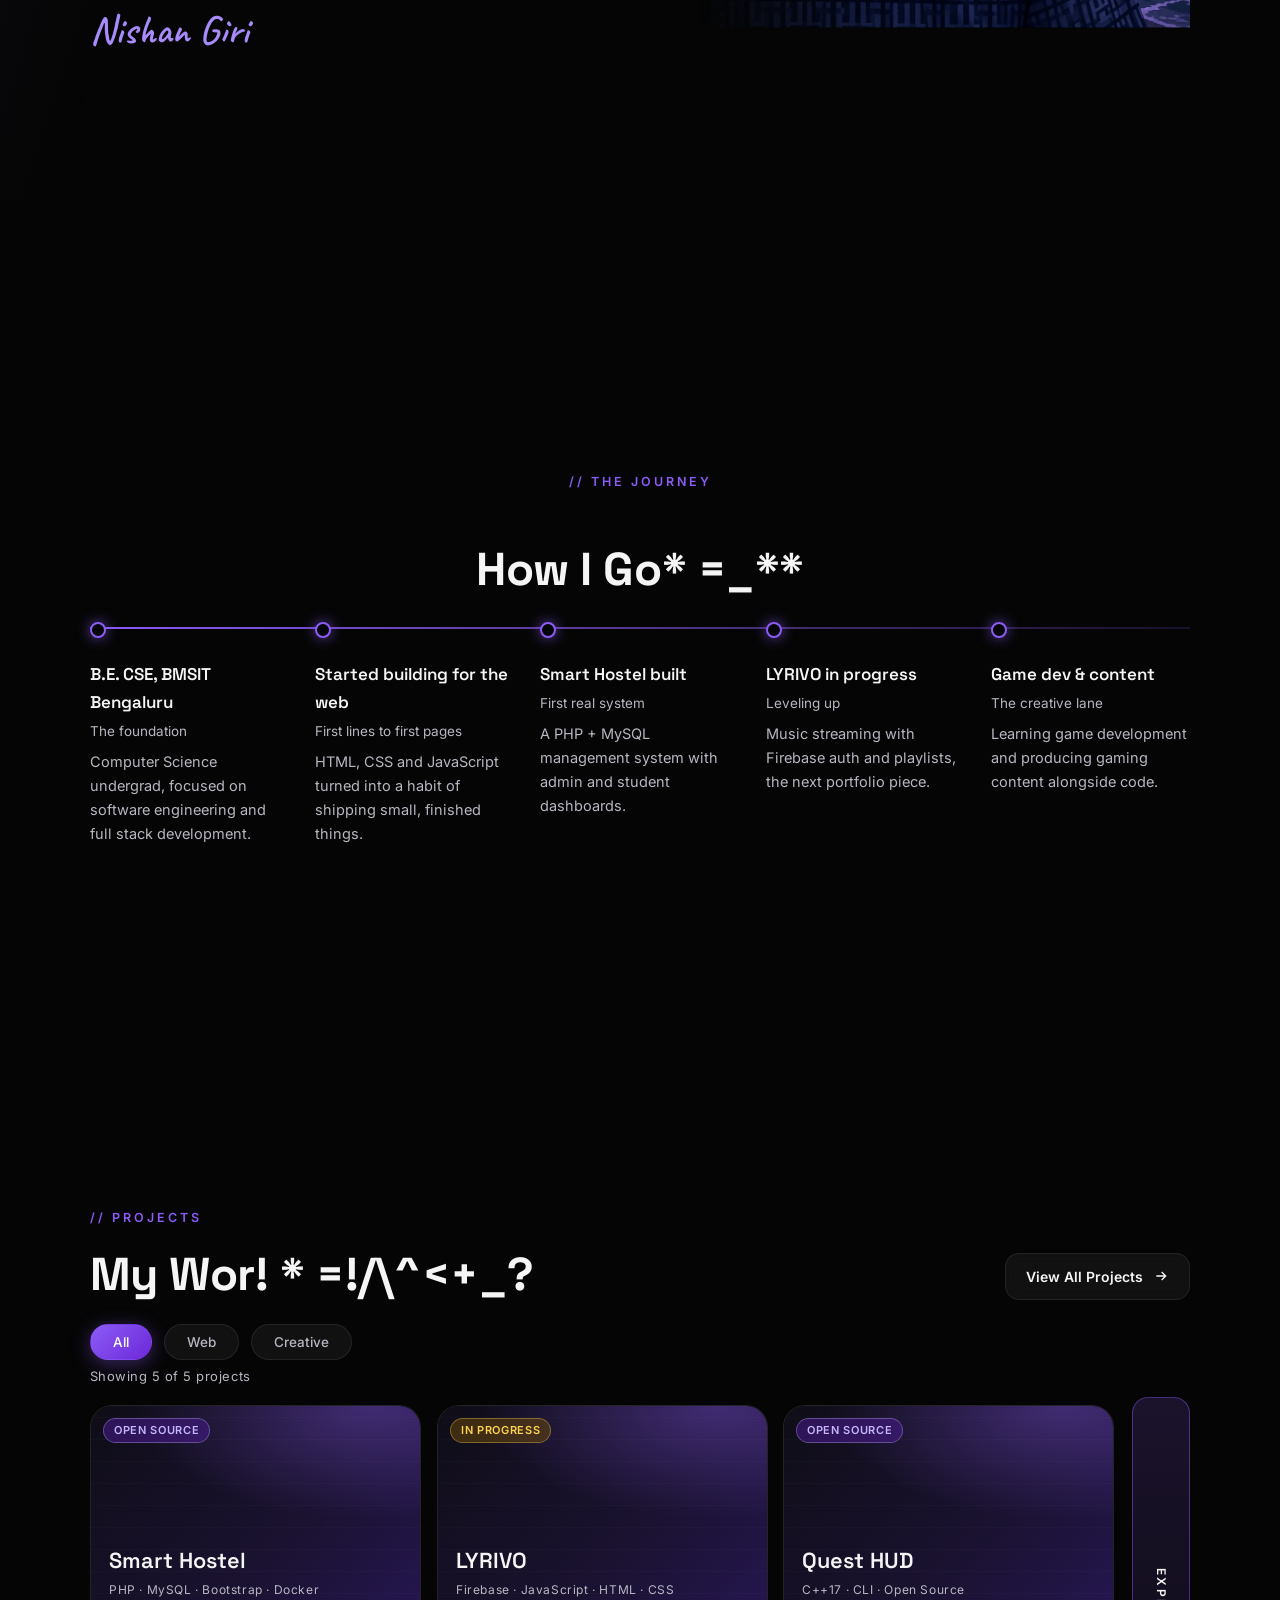
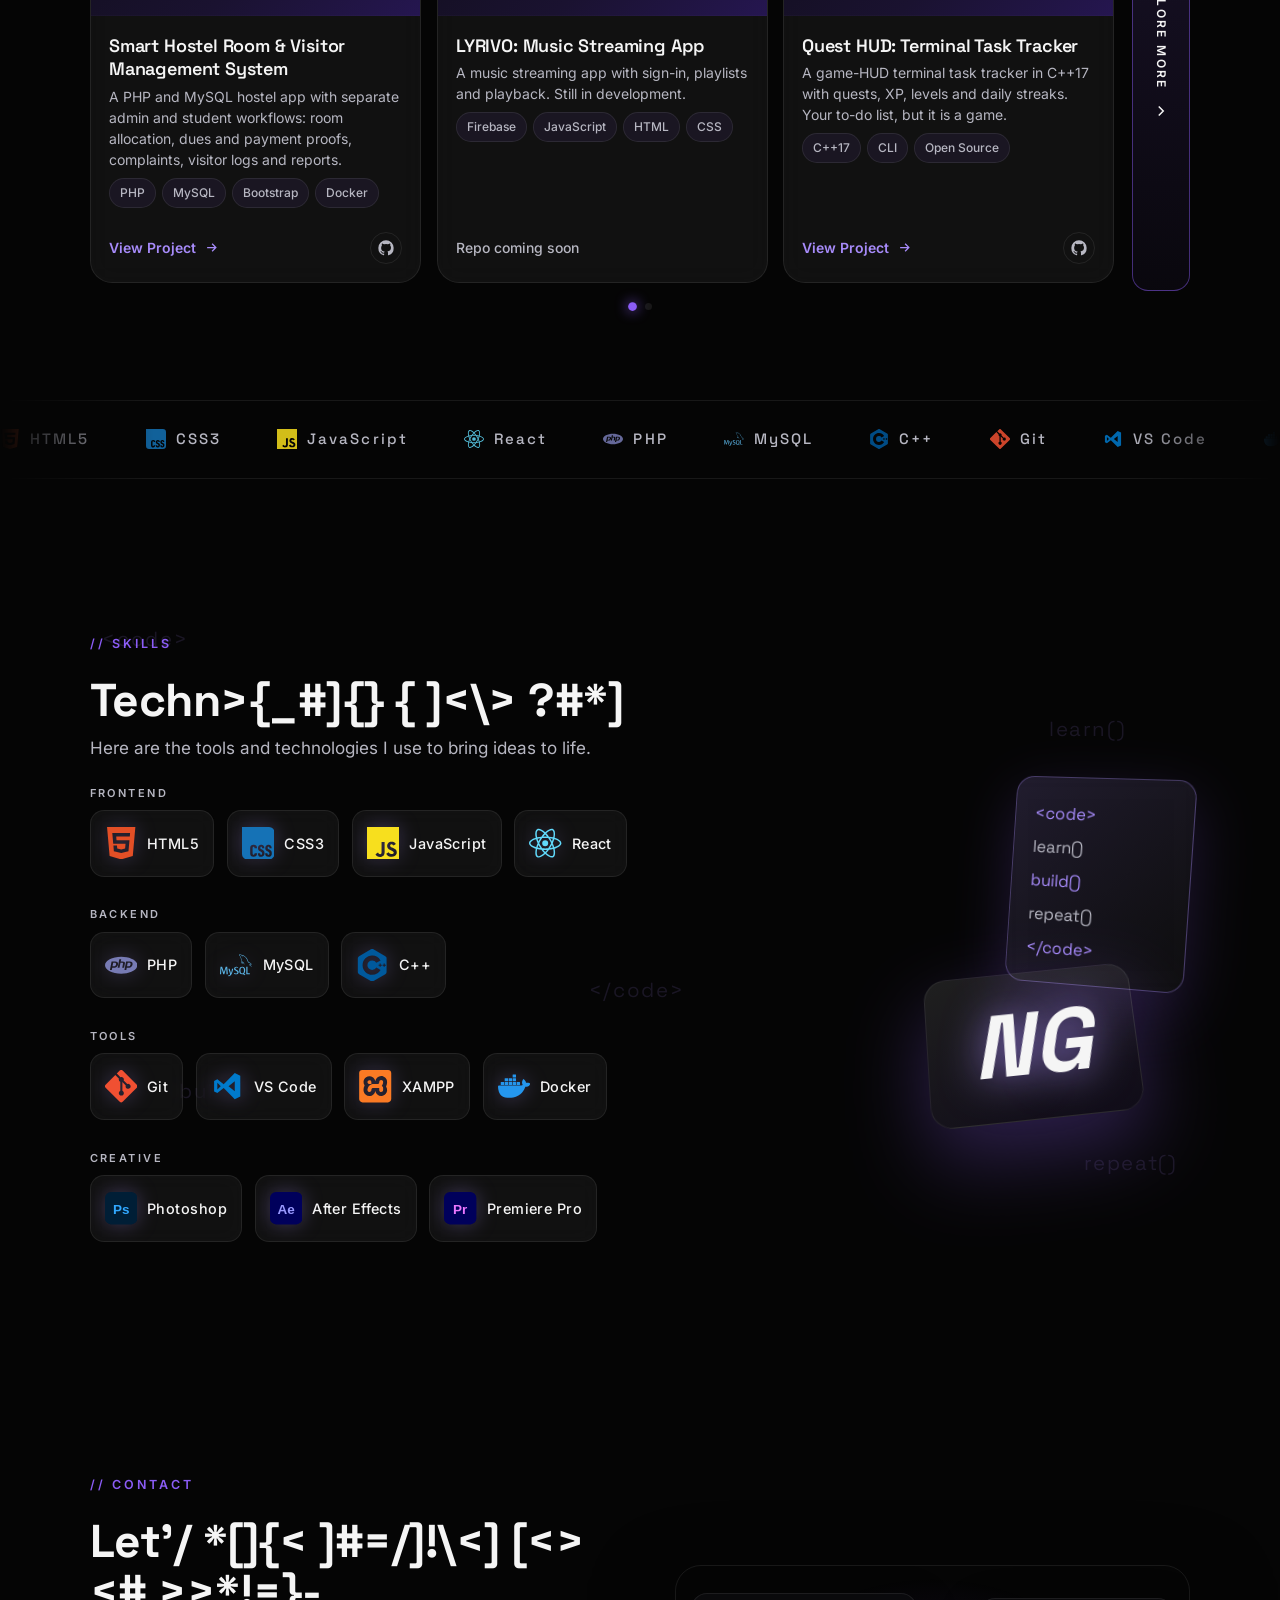
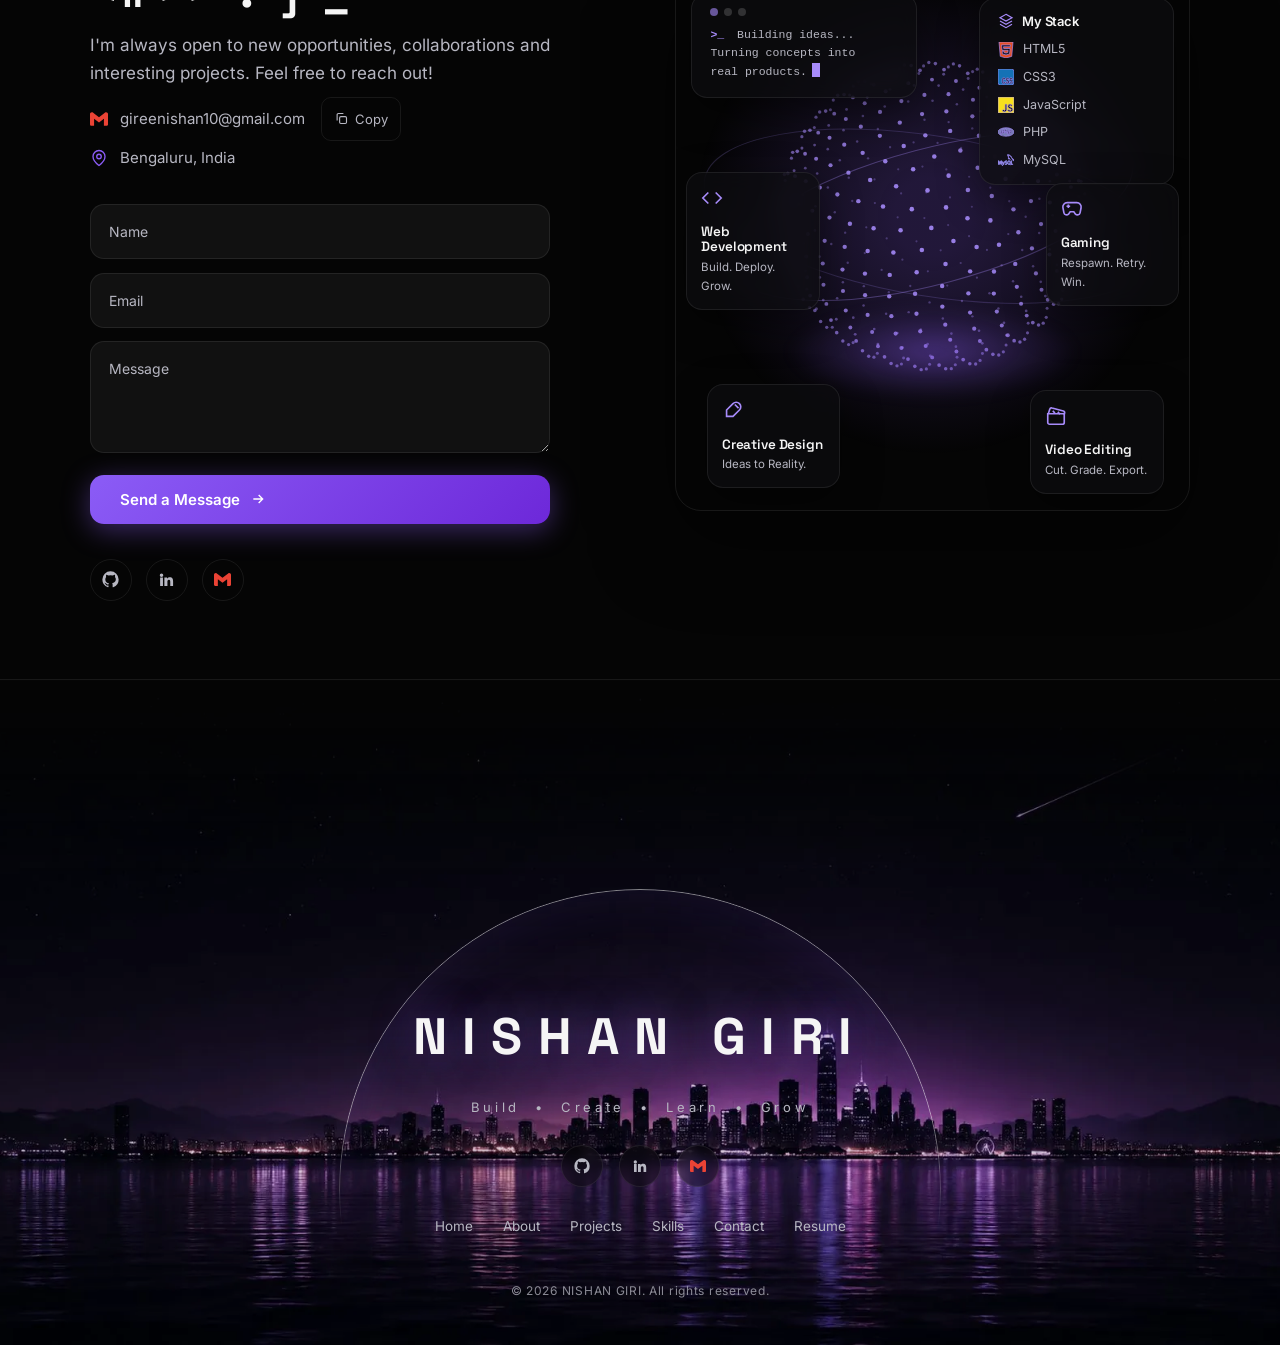
==== commit d556785e: "Remove version tag from boot screen footer" ====
--- a/1-index.html
+++ b/1-index.html
@@ -2,40 +2,74 @@
 <html lang="en">
 <head>
 <meta charset="UTF-8">
-<meta name="viewport" content="width=device-width, initial-scale=1.0">
-<title>Nishan Giri — Full Stack Developer</title>
-<meta name="description" content="Portfolio of Nishan Giri, Full Stack Developer and B.E. CSE student at BMSIT, Bangalore.">
+<meta name="viewport" content="width=device-width, initial-scale=1.0, viewport-fit=cover">
+<title>Nishan Giri | B.E. CSE student building full-stack web apps</title>
+<meta name="description" content="Portfolio of Nishan Giri, a B.E. CSE student building full-stack web apps at BMSIT, Bengaluru. Open to internships.">
 <meta name="theme-color" content="#050505">
-<!-- Planned GitHub Pages URL. Update if the canonical host changes. -->
 <link rel="canonical" href="https://nishan9-99.github.io/">
-<meta property="og:title" content="Nishan Giri — Full Stack Developer">
-<meta property="og:description" content="Web apps, gaming and content creation by Nishan Giri, B.E. CSE @ BMSIT Bangalore.">
+<meta property="og:title" content="Nishan Giri | B.E. CSE student building full-stack web apps">
+<meta property="og:description" content="Web apps, games and creative work by Nishan Giri, B.E. CSE at BMSIT, Bengaluru. Open to internships.">
 <meta property="og:type" content="website">
-<!-- Absolute image URL for previews after deployment. -->
-<meta property="og:image" content="https://nishan9-99.github.io/assets/about-portrait.jpg">
+<meta property="og:url" content="https://nishan9-99.github.io/">
+<meta property="og:image" content="https://nishan9-99.github.io/assets/og-card.jpg">
+<meta property="og:image:width" content="1200">
+<meta property="og:image:height" content="630">
 <meta name="twitter:card" content="summary_large_image">
-<meta name="twitter:title" content="Nishan Giri — Full Stack Developer">
-<meta name="twitter:description" content="Web apps, gaming and content creation by Nishan Giri, B.E. CSE @ BMSIT Bangalore.">
-<meta name="twitter:image" content="https://nishan9-99.github.io/assets/about-portrait.jpg">
-<link rel="icon" href="data:image/svg+xml,%3Csvg xmlns='http://www.w3.org/2000/svg' viewBox='0 0 64 64'%3E%3Crect width='64' height='64' rx='14' fill='%23050505'/%3E%3Ctext x='32' y='43' font-size='30' font-weight='700' text-anchor='middle' fill='%23A78BFA' font-family='Arial'%3ENG%3C/text%3E%3C/svg%3E">
-<link rel="preconnect" href="https://fonts.googleapis.com">
-<link rel="preconnect" href="https://fonts.gstatic.com" crossorigin>
-<link href="https://fonts.googleapis.com/css2?family=Space+Grotesk:wght@400;500;600;700&family=Inter:wght@400;500;600&family=Caveat:wght@600&display=swap" rel="stylesheet">
-<link rel="stylesheet" href="style.css?v=13f">
+<meta name="twitter:title" content="Nishan Giri | B.E. CSE student building full-stack web apps">
+<meta name="twitter:description" content="Web apps, games and creative work by Nishan Giri, B.E. CSE at BMSIT, Bengaluru. Open to internships.">
+<meta name="twitter:image" content="https://nishan9-99.github.io/assets/og-card.jpg">
+<link rel="icon" href="assets/favicon.svg" type="image/svg+xml">
+<link rel="icon" href="assets/favicon-32.png" type="image/png" sizes="32x32">
+<link rel="apple-touch-icon" href="assets/apple-touch-icon.png">
+<link rel="preload" href="assets/fonts/space-grotesk-latin-700-normal.woff2" as="font" type="font/woff2" crossorigin>
+<link rel="preload" href="assets/fonts/inter-latin-400-normal.woff2" as="font" type="font/woff2" crossorigin>
+<!-- Opening transition: decided before first paint so there is no flash and no layout jump. -->
+<script>
+(function(){var d=document.documentElement,skip=false;
+try{if(matchMedia('(prefers-reduced-motion: reduce)').matches)skip=true}catch(e){}
+if(!skip){d.classList.add('intro-on');
+setTimeout(function(){d.classList.remove('intro-on')},5600)}})();
+</script>
+<style>
+.intro{display:none}
+html.intro-on{overflow:hidden}
+html.intro-on body{overflow:hidden}
+html.intro-on .intro{display:flex;position:fixed;inset:0;z-index:1000;background:#050505;align-items:center;justify-content:center}
+@media (prefers-reduced-motion:reduce){html .intro{display:none!important}}
+</style>
+<noscript><style>html .intro{display:none!important}html.intro-on,html.intro-on body{overflow:auto}.reveal{opacity:1!important;transform:none!important}</style></noscript>
+<link rel="stylesheet" href="style.css?v=15b">
 <script type="application/ld+json">
-{"@context":"https://schema.org","@type":"Person","name":"Nishan Giri","jobTitle":"Full Stack Developer",
- "affiliation":{"@type":"CollegeOrUniversity","name":"BMSIT, Bangalore"},
- "address":{"@type":"PostalAddress","addressLocality":"Bangalore","addressCountry":"IN"},
- "url":"https://github.com/nishan9-99",
- "sameAs":["https://github.com/nishan9-99","https://www.linkedin.com/in/nishan-giree-264700339"]}
+{"@context":"https://schema.org","@type":"Person","name":"Nishan Giri","jobTitle":"Full-Stack Developer",
+ "affiliation":{"@type":"CollegeOrUniversity","name":"BMS Institute of Technology and Management, Bengaluru"},
+ "address":{"@type":"PostalAddress","addressLocality":"Bengaluru","addressCountry":"IN"},
+ "url":"https://nishan9-99.github.io/",
+ "sameAs":["https://github.com/nishan9-99","https://www.linkedin.com/in/nishan-giree/"]}
 </script>
 </head>
 <body>
 <a class="skip" href="#home">Skip to content</a>
 
-<!-- preloader -->
-<div class="preloader" id="preloader" aria-hidden="true">
-  <div class="pre-inner"><span class="pre-ng">NG</span><span class="pre-line"><i></i></span></div>
+<!-- opening transition (see script.js: intro). Plays on every load. data-phase: hi -> load -> crash, then lift -->
+<div class="intro" id="intro" aria-hidden="true" data-phase="hi">
+  <div class="boot-scan"></div>
+  <div class="boot-sweep"></div>
+  <span class="boot-corner tl"></span><span class="boot-corner tr"></span><span class="boot-corner bl"></span><span class="boot-corner br"></span>
+  <p class="boot-hud boot-hud-t">SYS://NISHAN_GIRI &middot; BOOT <span id="bootClock">00.00</span></p>
+  <p class="boot-hud boot-hud-b">PORTFOLIO &middot; <span class="boot-blink">&#9679;</span> LIVE</p>
+  <div class="intro-stage">
+    <p class="boot-hi" id="bootHi"><span class="boot-glitch" data-text="Hi.">Hi.</span><span class="boot-caret"></span></p>
+    <div class="boot-load" id="bootLoad">
+      <p class="boot-load-label">LOADING<span class="boot-dots"><span>.</span><span>.</span><span>.</span></span></p>
+      <div class="boot-bar"><span class="boot-bar-fill" id="bootBarFill"></span></div>
+      <p class="boot-pct" id="bootPct">0%</p>
+    </div>
+    <div class="boot-crash" id="bootCrash">
+      <p class="boot-404"><span class="boot-glitch" data-text="404">404</span></p>
+      <p class="boot-err">ERROR !!</p>
+      <p class="boot-joke">// kidding. loading Nishan Giri Portfolio<span class="boot-caret sm"></span></p>
+    </div>
+  </div>
 </div>
 <div class="scrollbar-progress" id="scrollbarProgress" aria-hidden="true"></div>
 
@@ -76,9 +110,14 @@
 </nav>
 
 <button id="floatMenu" class="float-menu" aria-label="Open menu" aria-expanded="false"><span></span><span></span><span></span></button>
-<div class="mobile-menu" id="mobileMenu">
-  <a href="#home">Home</a><a href="#about">About</a><a href="#projects">Projects</a>
-  <a href="#skills">Skills</a><a href="#contact">Contact</a>
+<div class="mobile-menu" id="mobileMenu" role="dialog" aria-modal="true" aria-label="Site menu" aria-hidden="true" inert>
+  <nav class="mm-links" aria-label="Mobile">
+    <a href="#home">Home</a><a href="#about">About</a><a href="#projects">Projects</a>
+    <a href="#skills">Skills</a><a href="#contact">Contact</a>
+    <a href="assets/resume.pdf" download="Nishan-Giri-Resume.pdf" class="mm-resume">Resume
+      <svg viewBox="0 0 24 24" fill="none" stroke="currentColor" stroke-width="2"><path d="M12 3v12m0 0 4-4m-4 4-4-4M4 21h16"/></svg></a>
+  </nav>
+  <div class="mm-social" id="menuSocial"></div>
 </div>
 
 <main id="main">
@@ -89,7 +128,6 @@
 
   <div class="hero-inner">
     <div class="hero-copy">
-      <p class="badge reveal"><span class="pulse"></span>Available for work</p>
       <h1 class="hero-title" aria-label="Hello, I'm Nishan Giri"><span class="hello" aria-hidden="true">Hello, I'm</span><span class="name-letters" id="heroName" aria-hidden="true">NISHAN GIRI</span></h1>
       <p class="role-line reveal">I'm a <span class="typed" id="typedRole"></span><span class="caret" aria-hidden="true">|</span></p>
       <p class="hero-sub reveal">I build modern web applications and turn ideas into real, functional products.</p>
@@ -110,7 +148,7 @@
         <pre class="code-body"><code><span class="tk">const</span> <span class="tv">nishan</span> <span class="tp">=</span> <span class="tp">{</span>
   <span class="tk2">role</span><span class="tp">:</span> <span class="ts">"Full-Stack Developer"</span><span class="tp">,</span>
   <span class="tk2">stack</span><span class="tp">:</span> <span class="tp">[</span><span class="ts">"PHP"</span><span class="tp">,</span> <span class="ts">"MySQL"</span><span class="tp">,</span> <span class="ts">"Docker"</span><span class="tp">],</span>
-  <span class="tk2">college</span><span class="tp">:</span> <span class="ts">"BMSIT, Bangalore"</span><span class="tp">,</span>
+  <span class="tk2">college</span><span class="tp">:</span> <span class="ts">"BMSIT, Bengaluru"</span><span class="tp">,</span>
   <span class="tk2">hobbies</span><span class="tp">:</span> <span class="tp">[</span>
     <span class="ts">"Gaming"</span><span class="tp">,</span>
     <span class="ts">"Photo editing"</span><span class="tp">,</span>
@@ -127,10 +165,7 @@
             <b>Player One</b>
             <span>Class: Developer / Gamer / Editor</span>
           </div>
-          <div class="pc-level">
-            <svg viewBox="0 0 24 24" fill="none" stroke="currentColor" stroke-width="1.7"><path d="M6 12h4m-2-2v4m7-3h.01M18 13h.01M17.3 5H6.7a4 4 0 0 0-4 3.6L2 16a2.5 2.5 0 0 0 4.4 1.6L8 15h8l1.6 2.6A2.5 2.5 0 0 0 22 16l-.7-7.4a4 4 0 0 0-4-3.6z"/></svg>
-            Level 2+
-          </div>
+          <div class="pc-level"><svg viewBox="0 0 24 24" fill="none" stroke="currentColor" stroke-width="1.7"><path d="M6 12h4m-2-2v4m7-3h.01M18 13h.01M17.3 5H6.7a4 4 0 0 0-4 3.6L2 16a2.5 2.5 0 0 0 4.4 1.6L8 15h8l1.6 2.6A2.5 2.5 0 0 0 22 16l-.7-7.4a4 4 0 0 0-4-3.6z"/></svg>Level 2+</div>
         </div>
         <div class="pc-stats">
           <div class="pc-row"><span class="pc-label">Coding</span><span class="pc-bar"><i style="--v:88%"></i></span></div>
@@ -150,9 +185,9 @@
     <div class="about-copy">
       <p class="kicker reveal">// ABOUT ME</p>
       <h2 class="reveal" data-scramble-once>Turning Ideas Into Digital Reality</h2>
-      <p class="reveal">I'm a B.E. CSE student at BMSIT, Bangalore with a passion for full stack development, software engineering, and creating impactful digital experiences. I enjoy building web applications, exploring new technologies, and working on creative projects like gaming and content creation.</p>
+      <p class="reveal">I'm a B.E. CSE student at BMSIT, Bengaluru with a passion for full stack development, software engineering, and creating impactful digital experiences. I enjoy building web applications, exploring new technologies, and working on creative projects like gaming and content creation.</p>
       <div class="chips reveal">
-        <div class="chip"><svg viewBox="0 0 24 24" fill="none" stroke="currentColor" stroke-width="1.7"><path d="M22 10 12 5 2 10l10 5 10-5zM6 12v5c0 1.7 2.7 3 6 3s6-1.3 6-3v-5"/></svg><div><b>B.E. CSE</b><span>BMSIT, Bangalore</span></div></div>
+        <div class="chip"><svg viewBox="0 0 24 24" fill="none" stroke="currentColor" stroke-width="1.7"><path d="M22 10 12 5 2 10l10 5 10-5zM6 12v5c0 1.7 2.7 3 6 3s6-1.3 6-3v-5"/></svg><div><b>B.E. CSE</b><span>BMSIT, Bengaluru</span></div></div>
         <div class="chip"><svg viewBox="0 0 24 24" fill="none" stroke="currentColor" stroke-width="1.7"><path d="m8 6-6 6 6 6M16 6l6 6-6 6"/></svg><div><b>Full Stack</b><span>Development</span></div></div>
         <div class="chip"><svg viewBox="0 0 24 24" fill="none" stroke="currentColor" stroke-width="1.7"><circle cx="12" cy="12" r="9"/><path d="M3.6 9h16.8M3.6 15h16.8M12 3a15 15 0 0 1 0 18 15 15 0 0 1 0-18z"/></svg><div><b>Web</b><span>Development</span></div></div>
         <div class="chip"><svg viewBox="0 0 24 24" fill="none" stroke="currentColor" stroke-width="1.7"><path d="M6 12h4m-2-2v4m7-3h.01M18 13h.01M17.3 5H6.7a4 4 0 0 0-4 3.6L2 16a2.5 2.5 0 0 0 4.4 1.6L8 15h8l1.6 2.6A2.5 2.5 0 0 0 22 16l-.7-7.4a4 4 0 0 0-4-3.6z"/></svg><div><b>Gaming &amp;</b><span>Content Creation</span></div></div>
@@ -192,10 +227,11 @@
     <button class="filter" data-filter="web" role="tab" aria-selected="false">Web</button>
     <button class="filter" data-filter="creative" role="tab" aria-selected="false">Creative</button>
   </div>
+  <p class="proj-count" id="projCount" role="status" aria-live="polite"></p>
   <div class="proj-row">
     <button class="proj-nav prev" aria-label="Previous project"><svg viewBox="0 0 24 24" fill="none" stroke="currentColor" stroke-width="2"><path d="m15 18-6-6 6-6"/></svg></button>
     <div class="proj-track" id="projTrack"></div>
-    <button class="proj-nav next" aria-label="Next project"><svg viewBox="0 0 24 24" fill="none" stroke="currentColor" stroke-width="2"><path d="m9 18 6-6-6-6"/></svg></button>
+    <button class="proj-nav next" aria-label="Explore more projects"><span class="nav-lab">Explore more</span><svg viewBox="0 0 24 24" fill="none" stroke="currentColor" stroke-width="2"><path d="m9 18 6-6-6-6"/></svg></button>
   </div>
   <div class="proj-dots" id="projDots" aria-hidden="true"></div>
 </section>
@@ -206,7 +242,7 @@
 <!-- ============ SKILLS ============ -->
 <section class="skills" id="skills">
   <div class="code-float" aria-hidden="true">
-    <span>&lt;code&gt;</span><span>learn()</span><span>build()</span><span>repeat()</span><span>&lt;/code&gt;</span>
+    <span data-t="&lt;code&gt;"></span><span data-t="learn()"></span><span data-t="build()"></span><span data-t="repeat()"></span><span data-t="&lt;/code&gt;"></span>
   </div>
   <div class="skills-layout">
     <div class="skills-main">
@@ -218,7 +254,7 @@
       <div id="skillGroups"></div>
     </div>
     <div class="skill-art reveal" aria-hidden="true">
-      <div class="glass-code"><span>&lt;code&gt;</span><span>learn()</span><span>build()</span><span>repeat()</span><span>&lt;/code&gt;</span></div>
+      <div class="glass-code"><span data-t="&lt;code&gt;"></span><span data-t="learn()"></span><span data-t="build()"></span><span data-t="repeat()"></span><span data-t="&lt;/code&gt;"></span></div>
       <div class="glass-logo">NG</div>
     </div>
   </div>
@@ -252,30 +288,24 @@
           <p class="g-term-line"><span class="g-prompt">&gt;_</span> Building ideas...<br>Turning concepts into<br>real products.<span class="g-caret"></span></p>
         </div>
         <div class="g-card g-stack">
-          <h4><svg viewBox="0 0 24 24" fill="none" stroke="currentColor" stroke-width="1.8"><path d="m12 2 9 5-9 5-9-5z"/><path d="m3 12 9 5 9-5"/><path d="m3 17 9 5 9-5"/></svg> My Stack</h4>
-          <ul>
-            <li><img src="https://cdn.simpleicons.org/html5/E34F26" alt="" loading="lazy" onerror="this.remove()">HTML</li>
-            <li><img src="https://cdn.simpleicons.org/css/1572B6" alt="" loading="lazy" onerror="this.remove()">CSS</li>
-            <li><img src="https://cdn.simpleicons.org/javascript/F7DF1E" alt="" loading="lazy" onerror="this.remove()">JavaScript</li>
-            <li><svg viewBox="0 0 24 24"><rect width="24" height="24" rx="4.5" fill="#00005B"/><text x="12" y="16.3" text-anchor="middle" font-family="Arial,Helvetica,sans-serif" font-weight="700" font-size="10" fill="#9999FF">Ae</text></svg>After Effects</li>
-            <li><svg viewBox="0 0 24 24"><rect width="24" height="24" rx="4.5" fill="#00005B"/><text x="12" y="16.3" text-anchor="middle" font-family="Arial,Helvetica,sans-serif" font-weight="700" font-size="10" fill="#EA77FF">Pr</text></svg>Premiere Pro</li>
-          </ul>
+          <h3 class="stack-h"><svg viewBox="0 0 24 24" fill="none" stroke="currentColor" stroke-width="1.8"><path d="m12 2 9 5-9 5-9-5z"/><path d="m3 12 9 5 9-5"/><path d="m3 17 9 5 9-5"/></svg> My Stack</h3>
+          <ul id="gStack"></ul>
         </div>
         <div class="g-card g-mini g-c1">
           <svg viewBox="0 0 24 24" fill="none" stroke="currentColor" stroke-width="1.8"><path d="m8 6-6 6 6 6M16 6l6 6-6 6"/></svg>
-          <h5>Web Development</h5><p>Build. Deploy. Grow.</p>
+          <h3 class="g-h">Web Development</h3><p>Build. Deploy. Grow.</p>
         </div>
         <div class="g-card g-mini g-c2">
           <svg viewBox="0 0 24 24" fill="none" stroke="currentColor" stroke-width="1.8"><path d="M6 9h4M8 7v4M15 8h.01M18 10h.01M17.3 5H6.7a4.7 4.7 0 0 0-4.6 5.6l1.1 5.6a3 3 0 0 0 5 1.4L10 15h4l1.8 2.6a3 3 0 0 0 5-1.4l1.1-5.6A4.7 4.7 0 0 0 17.3 5z"/></svg>
-          <h5>Gaming</h5><p>Respawn. Retry. Win.</p>
+          <h3 class="g-h">Gaming</h3><p>Respawn. Retry. Win.</p>
         </div>
         <div class="g-card g-mini g-c3">
           <svg viewBox="0 0 24 24" fill="none" stroke="currentColor" stroke-width="1.8"><path d="M12 19l7-7a4.95 4.95 0 1 0-7-7l-7 7v7z"/><path d="m14 6 4 4"/></svg>
-          <h5>Creative Design</h5><p>Ideas to Reality.</p>
+          <h3 class="g-h">Creative Design</h3><p>Ideas to Reality.</p>
         </div>
         <div class="g-card g-mini g-c4">
           <svg viewBox="0 0 24 24" fill="none" stroke="currentColor" stroke-width="1.8"><path d="M3 9.5h18V19a2 2 0 0 1-2 2H5a2 2 0 0 1-2-2z"/><path d="m3.6 9.5 1.6-4.9a2 2 0 0 1 2.5-1.3l12.3 3.3a2 2 0 0 1 1.3 2.5l-.4 1.4"/><path d="m8.5 6.3 2.3 2.6M14 7.5l2.3 2.6"/></svg>
-          <h5>Video Editing</h5><p>Cut. Grade. Export.</p>
+          <h3 class="g-h">Video Editing</h3><p>Cut. Grade. Export.</p>
         </div>
       </div>
     </div>
@@ -300,32 +330,40 @@
   </div>
 </footer>
 
+<button type="button" class="to-top" id="toTop" aria-label="Back to top"><svg viewBox="0 0 24 24" fill="none" stroke="currentColor" stroke-width="2"><path d="m6 14 6-6 6 6"/></svg></button>
+<div class="toast" id="toast" role="status" aria-live="polite"></div>
+
 <!-- modal -->
-<div class="modal" id="projModal" role="dialog" aria-modal="true" aria-hidden="true" aria-labelledby="mTitle">
+<div class="modal" id="projModal" role="dialog" aria-modal="true" aria-hidden="true" inert aria-labelledby="mTitle">
   <div class="modal-card">
     <button class="modal-x" id="modalX" aria-label="Close project details"><svg viewBox="0 0 24 24" fill="none" stroke="currentColor" stroke-width="2"><path d="M18 6 6 18M6 6l12 12"/></svg></button>
-    <div class="modal-media"><img id="mImg" src="" alt=""></div>
+    <div class="gallery" id="gallery">
+      <div class="g-main" id="gMain" tabindex="0" aria-label="Project images"></div>
+      <button type="button" class="g-arrow g-prev" id="gPrev" aria-label="Previous image"><svg viewBox="0 0 24 24" fill="none" stroke="currentColor" stroke-width="2"><path d="m15 18-6-6 6-6"/></svg></button>
+      <button type="button" class="g-arrow g-next" id="gNext" aria-label="Next image"><svg viewBox="0 0 24 24" fill="none" stroke="currentColor" stroke-width="2"><path d="m9 18 6-6-6-6"/></svg></button>
+      <div class="g-thumbs" id="gThumbs"></div>
+    </div>
     <div class="modal-body">
-      <h3 id="mTitle"></h3>
+      <div class="m-head"><h3 id="mTitle"></h3><span class="status-chip" id="mStatus"></span></div>
       <p id="mDesc"></p>
       <div class="m-block"><b>Problem</b><p id="mProblem"></p></div>
       <div class="m-block"><b>My Role</b><p id="mRole"></p></div>
       <div class="m-block"><b>Result</b><p id="mResult"></p></div>
+      <div class="m-block" id="mLearnedBox"><b>What I learned</b><p id="mLearned"></p></div>
       <div class="m-block"><b>Tech Stack</b><div class="tags" id="mTags"></div></div>
-      <a id="mLink" class="btn primary sm magnetic" target="_blank" rel="noopener" style="display:none">Open Project
-        <svg viewBox="0 0 24 24" fill="none" stroke="currentColor" stroke-width="2"><path d="M7 17L17 7M9 7h8v8"/></svg></a>
+      <div class="m-actions" id="mActions"></div>
     </div>
   </div>
 </div>
 
 <!-- command palette -->
-<div class="palette" id="palette" role="dialog" aria-modal="true" aria-hidden="true" aria-label="Quick navigation">
+<div class="palette" id="palette" role="dialog" aria-modal="true" aria-hidden="true" inert aria-label="Quick navigation">
   <div class="palette-card">
     <input type="text" id="paletteInput" placeholder="Jump to a section..." aria-label="Jump to a section">
     <div class="palette-list" id="paletteList"></div>
   </div>
 </div>
 
-<script src="script.js?v=13f"></script>
+<script src="script.js?v=15b" defer></script>
 </body>
 </html>
--- a/style.css
+++ b/style.css
@@ -0,0 +1,1046 @@
+/* self-hosted fonts (no render-blocking third-party CSS) */
+@font-face{font-family:'Space Grotesk';font-weight:400;font-style:normal;font-display:swap;src:url(assets/fonts/space-grotesk-latin-400-normal.woff2) format('woff2')}
+@font-face{font-family:'Space Grotesk';font-weight:500;font-style:normal;font-display:swap;src:url(assets/fonts/space-grotesk-latin-500-normal.woff2) format('woff2')}
+@font-face{font-family:'Space Grotesk';font-weight:600;font-style:normal;font-display:swap;src:url(assets/fonts/space-grotesk-latin-600-normal.woff2) format('woff2')}
+@font-face{font-family:'Space Grotesk';font-weight:700;font-style:normal;font-display:swap;src:url(assets/fonts/space-grotesk-latin-700-normal.woff2) format('woff2')}
+@font-face{font-family:'Inter';font-weight:400;font-style:normal;font-display:swap;src:url(assets/fonts/inter-latin-400-normal.woff2) format('woff2')}
+@font-face{font-family:'Inter';font-weight:500;font-style:normal;font-display:swap;src:url(assets/fonts/inter-latin-500-normal.woff2) format('woff2')}
+@font-face{font-family:'Inter';font-weight:600;font-style:normal;font-display:swap;src:url(assets/fonts/inter-latin-600-normal.woff2) format('woff2')}
+@font-face{font-family:'Caveat';font-weight:600;font-style:normal;font-display:swap;src:url(assets/fonts/caveat-latin-600-normal.woff2) format('woff2')}
+/* ============ NISHAN GIRI — FRAGGER-style cinematic portfolio ============ */
+:root{
+  --stars:#cdd3ff;
+  --bg:#050505; --surface:#0D0D10; --card:rgba(255,255,255,.05);
+  --text:#F5F5F5; --text2:#B7B7C2; --accent:#8B5CF6; --glow:#A78BFA;
+  --border:rgba(255,255,255,.08);
+  --fh:'Space Grotesk',sans-serif; --fb:'Inter',sans-serif;
+  --ease:cubic-bezier(.22,1,.36,1);
+}
+*{margin:0;padding:0;box-sizing:border-box}
+html{scroll-behavior:smooth}
+body{background:var(--bg);color:var(--text);font-family:var(--fb);font-size:17px;line-height:1.65;
+  overflow-x:hidden;transition:background .5s,color .5s}
+::selection{background:var(--accent);color:#fff}
+h1,h2,h3{font-family:var(--fh);line-height:1.08;letter-spacing:-.01em}
+h2{font-size:clamp(30px,3.6vw,50px);font-weight:700}
+img{max-width:100%;display:block}
+a{color:inherit;text-decoration:none}
+button{font-family:inherit;color:inherit;background:none;border:none;cursor:pointer}
+section{position:relative;padding:clamp(70px,9vw,100px) 7% clamp(50px,6vw,70px);max-width:1440px;margin:0 auto}
+.kicker{font-size:12.5px;letter-spacing:.24em;color:var(--accent);font-weight:600;margin-bottom:22px}
+.sec-sub{color:var(--text2);margin-top:14px;max-width:520px}
+
+/* canvas + grain */
+#stars{position:fixed;inset:0;z-index:0;pointer-events:none}
+.grain{position:fixed;inset:-50%;z-index:1;pointer-events:none;opacity:.05;
+  background-image:url("data:image/svg+xml,%3Csvg xmlns='http://www.w3.org/2000/svg' width='120' height='120'%3E%3Cfilter id='n'%3E%3CfeTurbulence baseFrequency='.85' numOctaves='2'/%3E%3C/filter%3E%3Crect width='120' height='120' filter='url(%23n)'/%3E%3C/svg%3E");
+  animation:grain 8s steps(10) infinite}
+@keyframes grain{0%,100%{transform:translate(0,0)}20%{transform:translate(-3%,2%)}40%{transform:translate(2%,-3%)}60%{transform:translate(-2%,-2%)}80%{transform:translate(3%,3%)}}
+main,section,footer,header{isolation:isolate}
+section,footer{z-index:2}
+
+/* custom cursor */
+#cursor{position:fixed;width:14px;height:14px;border-radius:50%;background:var(--glow);z-index:999;
+  pointer-events:none;mix-blend-mode:screen;transform:translate(-50%,-50%);transition:width .25s,height .25s,opacity .3s;opacity:0}
+#cursor.big{width:56px;height:56px;background:rgba(167,139,250,.22);border:1px solid var(--glow)}
+@media (hover:none){#cursor{display:none}}
+
+/* ============ NAV ============ */
+.nav{position:fixed;top:18px;left:50%;transform:translateX(-50%);width:min(90%,1200px);z-index:90;
+  display:flex;align-items:center;justify-content:space-between;padding:14px 26px;border-radius:18px;
+  background:rgba(13,13,16,.55);border:1px solid var(--border);backdrop-filter:blur(20px);-webkit-backdrop-filter:blur(20px);
+  transition:transform .5s var(--ease),background .4s,box-shadow .4s}
+.nav.hide{transform:translate(-50%,-140%)}
+.logo{font-family:var(--fh);font-weight:700;letter-spacing:.34em;font-size:15px}
+.logo::first-letter{color:var(--glow)}
+.links{display:flex;gap:34px}
+.links a{font-size:14px;font-weight:500;color:var(--text2);position:relative;padding:4px 0;transition:color .3s}
+.links a::after{content:'';position:absolute;left:50%;bottom:-4px;width:5px;height:5px;border-radius:50%;
+  background:var(--accent);box-shadow:0 0 10px var(--accent);transform:translateX(-50%) scale(0);transition:transform .3s var(--ease)}
+.links a:hover{color:var(--text)}
+.links a.active{color:var(--text)}
+.links a.active::after{transform:translateX(-50%) scale(1)}
+.nav-right{display:flex;align-items:center;gap:14px}
+.icon-btn{width:38px;height:38px;border-radius:50%;border:1px solid var(--border);display:flex;align-items:center;justify-content:center;transition:.3s}
+.icon-btn:hover{border-color:var(--accent);box-shadow:0 0 16px rgba(139,92,246,.35)}
+.icon-btn svg{width:17px;height:17px}
+.ic-moon{display:none}
+.resume-btn{display:flex;align-items:center;gap:8px;padding:10px 22px;border-radius:12px;font-size:14px;font-weight:600;
+  background:linear-gradient(135deg,var(--accent),#6d28d9);color:#fff;box-shadow:0 4px 24px rgba(139,92,246,.4);transition:.3s}
+.resume-btn:hover{box-shadow:0 6px 32px rgba(139,92,246,.65);transform:translateY(-2px)}
+.resume-btn svg{width:14px;height:14px}
+.burger{display:none;flex-direction:column;gap:5px;padding:6px}
+.burger span{width:22px;height:2px;background:var(--text);transition:.35s var(--ease)}
+.burger.open span:nth-child(1){transform:translateY(7px) rotate(45deg)}
+.burger.open span:nth-child(2){opacity:0}
+.burger.open span:nth-child(3){transform:translateY(-7px) rotate(-45deg)}
+.mobile-menu{position:fixed;inset:0;z-index:85;background:color-mix(in srgb,var(--bg) 92%,transparent);
+  backdrop-filter:blur(24px);display:flex;flex-direction:column;align-items:center;justify-content:center;gap:34px;
+  opacity:0;pointer-events:none;transition:opacity .45s var(--ease)}
+.mobile-menu.open{opacity:1;pointer-events:auto}
+.mobile-menu a{font-family:var(--fh);font-size:30px;font-weight:600;color:var(--text2);transition:.3s;transform:translateY(14px);opacity:0}
+.mobile-menu.open a{transform:none;opacity:1}
+.mobile-menu a:hover{color:var(--accent)}
+.mobile-menu.open a:nth-child(1){transition-delay:.06s}.mobile-menu.open a:nth-child(2){transition-delay:.12s}
+.mobile-menu.open a:nth-child(3){transition-delay:.18s}.mobile-menu.open a:nth-child(4){transition-delay:.24s}
+.mobile-menu.open a:nth-child(5){transition-delay:.3s}
+.mobile-menu a{transition:color .3s,transform .5s var(--ease),opacity .5s}
+
+/* ============ HERO ============ */
+.hero{min-height:100vh;min-height:100svh;display:flex;align-items:center;padding-top:150px}
+.hero-copy{max-width:780px}
+.hero-inner{display:grid;grid-template-columns:minmax(0,1fr) minmax(320px,400px);gap:56px;align-items:center;width:100%}
+.hello{display:block;font-size:clamp(18px,1.6vw,24px);font-weight:500;color:var(--text2);letter-spacing:.02em;margin-bottom:6px}
+.name-letters{font-size:clamp(34px,5.4vw,86px);font-weight:700;letter-spacing:.01em;white-space:nowrap}
+@keyframes sheen{to{background-position:200% 0}}
+.name-letters .ltr{display:inline-block;opacity:0;transform:translateY(60px) rotate(4deg);filter:blur(8px);
+  background:linear-gradient(165deg,var(--text) 25%,var(--glow) 95%);
+  -webkit-background-clip:text;background-clip:text;color:transparent;
+  animation:ltr .9s var(--ease) forwards;animation-play-state:paused}
+body.intro-done .name-letters .ltr{animation-play-state:running}
+@keyframes ltr{to{opacity:1;transform:none;filter:blur(0)}}
+.hero-sub{color:var(--text2);max-width:430px;margin-top:22px;font-size:18px}
+.hero-cta{display:flex;gap:18px;margin-top:36px;flex-wrap:wrap}
+.btn{display:inline-flex;align-items:center;gap:10px;padding:15px 30px;border-radius:14px;font-size:15px;font-weight:600;
+  transition:transform .3s var(--ease),box-shadow .3s,border-color .3s,background .3s;position:relative;overflow:hidden}
+.btn svg{width:16px;height:16px;transition:transform .3s var(--ease)}
+.btn:hover svg{transform:translateX(4px)}
+.btn.primary{background:linear-gradient(135deg,var(--accent),#6d28d9);color:#fff;box-shadow:0 6px 28px rgba(139,92,246,.4)}
+.btn.primary:hover{box-shadow:0 10px 40px rgba(139,92,246,.65)}
+.btn.ghost{border:1px solid var(--border);background:var(--card);backdrop-filter:blur(8px)}
+.btn.ghost:hover{border-color:var(--accent);box-shadow:0 0 24px rgba(139,92,246,.25)}
+.btn.sm{padding:11px 20px;font-size:14px}
+.hero-stats{display:grid;grid-template-columns:repeat(3,auto);gap:0 18px;margin-top:64px;justify-content:start}
+.stat{padding:0 30px;border-left:1px solid var(--border)}
+.stat:first-child{padding-left:0;border-left:none}
+.stat b{display:block;font-family:var(--fh);font-size:clamp(17px,1.45vw,23px);font-weight:700;white-space:nowrap}
+.stat>span{font-size:12.5px;color:var(--text2);letter-spacing:.06em}
+.hero-art{position:relative;z-index:-1;width:118%;margin-left:-6%}
+.hero-art img{width:100%;height:auto;border-radius:24px;mask-image:radial-gradient(closest-side at 56% 50%,#000 40%,transparent 100%);
+  -webkit-mask-image:radial-gradient(closest-side at 56% 50%,#000 40%,transparent 100%);
+  animation:orbfloat 9s ease-in-out infinite;will-change:transform}
+@keyframes orbfloat{0%,100%{transform:translateY(0) scale(1)}50%{transform:translateY(-16px) scale(1.015)}}
+.hero-social{position:absolute;left:34px;top:50%;transform:translateY(-50%);display:flex;flex-direction:column;gap:16px;z-index:5}
+.hero-social a{width:38px;height:38px;border-radius:50%;border:1px solid var(--border);display:flex;align-items:center;justify-content:center;transition:.3s}
+.hero-social a:hover{border-color:var(--accent);box-shadow:0 0 18px rgba(139,92,246,.4);transform:translateY(-3px)}
+.hero-social svg{width:16px;height:16px;fill:var(--text2)}
+.hero-social a:hover svg{fill:var(--text)}
+
+/* ============ ABOUT ============ */
+.about{overflow:hidden}
+.beam{position:absolute;inset:0;pointer-events:none;overflow:hidden}
+.beam::before{content:'';position:absolute;top:-20%;left:-30%;width:45%;height:140%;transform:rotate(18deg);
+  background:linear-gradient(90deg,transparent,rgba(167,139,250,.06),transparent);animation:beam 9s linear infinite}
+@keyframes beam{0%{left:-40%}100%{left:130%}}
+.about-grid{display:grid;grid-template-columns:1.05fr .95fr;gap:70px;align-items:center}
+.about-copy p:not(.kicker):not(.signature){color:var(--text2);margin-top:22px;max-width:520px}
+.chips{display:grid;grid-template-columns:1fr 1fr;gap:14px;margin-top:34px;max-width:520px}
+.chip{display:flex;align-items:center;gap:14px;padding:15px 18px;border-radius:14px;background:var(--card);
+  border:1px solid var(--border);backdrop-filter:blur(8px);transition:.35s var(--ease)}
+.chip:hover{transform:translateY(-4px);border-color:rgba(139,92,246,.5);box-shadow:0 10px 30px rgba(139,92,246,.18)}
+.chip svg{width:22px;height:22px;stroke:var(--glow);flex-shrink:0}
+.chip b{display:block;font-size:13.5px;font-weight:600;line-height:1.3}
+.chip span{font-size:12px;color:var(--text2)}
+.signature{font-family:'Caveat',cursive;font-size:40px;color:var(--glow);margin-top:34px;transform:rotate(-3deg);opacity:.9}
+.about-art{position:relative;border-radius:26px;overflow:hidden;border:1px solid var(--border);
+  box-shadow:0 30px 80px rgba(0,0,0,.5)}
+.about-art img{width:100%;height:100%;object-fit:cover;transform:scale(1.06);transition:transform 1.2s var(--ease)}
+.about-art:hover img{transform:scale(1.01)}
+.vert{position:absolute;left:14px;font-size:11px;letter-spacing:.4em;color:rgba(255,255,255,.65);writing-mode:vertical-rl}
+.v1{top:8%}.v2{top:32%}.v3{top:56%}.v4{top:80%}
+
+/* ============ PROJECTS ============ */
+.sec-head{display:flex;justify-content:space-between;align-items:flex-end;gap:30px;margin-bottom:60px;flex-wrap:wrap}
+.sec-head.center{flex-direction:column;align-items:center;text-align:center}
+.proj-row{display:flex;align-items:center;gap:18px}
+.proj-track{display:grid;grid-template-columns:repeat(2,1fr);gap:26px;flex:1}
+.proj-card{background:var(--card);border:1px solid var(--border);border-radius:22px;overflow:hidden;text-align:left;
+  backdrop-filter:blur(12px);cursor:pointer;transition:transform .5s var(--ease),box-shadow .5s,border-color .4s;
+  transform-style:preserve-3d;will-change:transform}
+.proj-card:hover{transform:translateY(-10px) rotate(1.2deg);border-color:rgba(139,92,246,.55);
+  box-shadow:0 30px 70px rgba(0,0,0,.55),0 0 40px rgba(139,92,246,.18)}
+.proj-media{position:relative;overflow:hidden;aspect-ratio:16/9.5}
+.proj-media img{width:100%;height:100%;object-fit:cover;transition:transform .8s var(--ease)}
+.proj-card:hover .proj-media img{transform:scale(1.07)}
+.proj-body{padding:24px 24px 26px}
+.proj-body h3{font-size:19px;font-weight:600;margin-bottom:10px}
+.proj-body p{font-size:14px;color:var(--text2);line-height:1.6}
+.tags{display:flex;gap:8px;flex-wrap:wrap;margin-top:16px}
+.tags span{font-size:11.5px;font-weight:500;padding:5px 12px;border-radius:20px;border:1px solid var(--border);
+  color:var(--text2);background:rgba(139,92,246,.07);transition:.3s}
+.proj-card:hover .tags span{border-color:rgba(139,92,246,.4);color:var(--text);transform:translateY(-2px)}
+.view{display:inline-flex;align-items:center;gap:8px;margin-top:20px;font-size:14px;font-weight:600;color:var(--glow);background:none;border:none;padding:0;cursor:pointer;font-family:inherit}
+.view svg{width:15px;height:15px;transition:transform .3s var(--ease)}
+.proj-card:hover .view svg{transform:translateX(5px)}
+.proj-nav{width:44px;height:44px;border-radius:50%;border:1px solid var(--border);display:flex;align-items:center;justify-content:center;transition:.3s;flex-shrink:0}
+.proj-nav:hover{border-color:var(--accent);box-shadow:0 0 18px rgba(139,92,246,.35)}
+.proj-nav svg{width:18px;height:18px}
+
+/* modal */
+.modal{position:fixed;inset:0;z-index:200;display:flex;align-items:center;justify-content:center;padding:5%;
+  background:rgba(3,3,5,.7);backdrop-filter:blur(14px);opacity:0;pointer-events:none;transition:opacity .4s var(--ease)}
+.modal.open{opacity:1;pointer-events:auto}
+.modal-card{position:relative;max-width:860px;width:100%;max-height:88vh;overflow-y:auto;background:var(--surface);
+  border:1px solid var(--border);border-radius:24px;transform:scale(.92) translateY(24px);transition:transform .5s var(--ease);
+  box-shadow:0 40px 120px rgba(0,0,0,.7),0 0 60px rgba(139,92,246,.12)}
+.modal.open .modal-card{transform:none}
+.modal-media{aspect-ratio:16/8;overflow:hidden}
+.modal-media img{width:100%;height:100%;object-fit:cover}
+.modal-body{padding:34px 38px 40px}
+.modal-body h3{font-size:26px;margin-bottom:12px}
+.modal-body>p{color:var(--text2)}
+.m-block{margin-top:22px}
+.m-block b{display:block;font-family:var(--fh);font-size:14px;letter-spacing:.14em;color:var(--accent);margin-bottom:10px}
+.m-block p{color:var(--text2);font-size:15px}
+.modal-body .btn{margin-top:28px}
+.modal-x{position:absolute;top:16px;right:16px;width:40px;height:40px;border-radius:50%;z-index:2;
+  background:rgba(5,5,5,.55);border:1px solid var(--border);display:flex;align-items:center;justify-content:center;transition:.3s}
+.modal-x:hover{border-color:var(--accent);transform:rotate(90deg)}
+.modal-x svg{width:17px;height:17px;color:#fff}
+
+/* ============ SKILLS ============ */
+.skills{overflow:hidden}
+.code-float{position:absolute;inset:0;pointer-events:none}
+.code-float span{position:absolute;font-family:'Space Grotesk',monospace;font-size:clamp(15px,1.6vw,22px);
+  color:rgba(167,139,250,.13);letter-spacing:.08em;animation:codefloat 12s ease-in-out infinite}
+.code-float span:nth-child(1){top:16%;left:8%}
+.code-float span:nth-child(2){top:26%;right:12%;animation-delay:-3s}
+.code-float span:nth-child(3){bottom:30%;left:14%;animation-delay:-6s}
+.code-float span:nth-child(4){bottom:22%;right:8%;animation-delay:-9s}
+.code-float span:nth-child(5){top:55%;left:46%;animation-delay:-4.5s}
+@keyframes codefloat{0%,100%{transform:translateY(0)}50%{transform:translateY(-22px)}}
+.skill-grid{display:grid;grid-template-columns:repeat(5,1fr);gap:20px;max-width:940px;margin:0 auto}
+.skill{position:relative;display:flex;flex-direction:column;align-items:center;gap:13px;padding:26px 12px;border-radius:18px;
+  background:var(--card);border:1px solid var(--border);backdrop-filter:blur(10px);overflow:hidden;
+  transition:transform .4s var(--ease),border-color .35s,box-shadow .4s}
+.skill::before{content:'';position:absolute;inset:0;opacity:0;transition:opacity .4s;
+  background:radial-gradient(180px circle at var(--mx,50%) var(--my,50%),rgba(167,139,250,.16),transparent 65%)}
+.skill:hover{transform:translateY(-7px);border-color:rgba(139,92,246,.55);box-shadow:0 16px 44px rgba(139,92,246,.2)}
+.skill:hover::before{opacity:1}
+.skill img,.skill svg{width:38px;height:38px;filter:drop-shadow(0 0 10px rgba(167,139,250,.3))}
+.skill .letter{width:38px;height:38px;border-radius:10px;display:flex;align-items:center;justify-content:center;
+  font-family:var(--fh);font-weight:700;font-size:14px;color:#fff}
+.skill b{font-size:13px;font-weight:500;letter-spacing:.03em}
+
+/* ============ CONTACT ============ */
+.contact-grid{display:grid;grid-template-columns:1fr 1fr;gap:70px;align-items:center}
+.contact-copy>p:not(.kicker){color:var(--text2);margin-top:20px;max-width:460px}
+.c-lines{margin-top:26px;display:flex;flex-direction:column;gap:13px}
+.c-line{display:inline-flex;align-items:center;gap:12px;font-size:15px;color:var(--text2);transition:.3s;width:fit-content}
+a.c-line:hover{color:var(--glow)}
+.c-line svg{width:18px;height:18px;stroke:var(--accent)}
+.c-line svg.gm{stroke:none}
+.c-line span, .c-line{color:var(--text2)}
+.c-form{margin-top:34px;display:flex;flex-direction:column;gap:16px;max-width:460px}
+.field{position:relative}
+.field input,.field textarea{width:100%;padding:17px 18px;border-radius:14px;background:var(--card);
+  border:1px solid var(--border);color:var(--text);font-family:var(--fb);font-size:15px;resize:vertical;
+  transition:border-color .3s,box-shadow .3s;outline:none}
+.field label{position:absolute;left:14px;top:16px;font-size:14px;color:var(--text2);pointer-events:none;
+  transition:.25s var(--ease);background:transparent;padding:0 5px}
+.field input:focus,.field textarea:focus{border-color:var(--accent);box-shadow:0 0 22px rgba(139,92,246,.25)}
+.field input:focus~label,.field input:not(:placeholder-shown)~label,
+.field textarea:focus~label,.field textarea:not(:placeholder-shown)~label{
+  top:-9px;font-size:11.5px;color:var(--glow);background:var(--bg);border-radius:6px}
+.contact-art{border-radius:26px;overflow:hidden;border:1px solid var(--border);box-shadow:0 30px 80px rgba(0,0,0,.5)}
+.contact-art:hover img{transform:scale(1.0)}
+.c-social{display:flex;gap:14px;margin-top:28px}
+.c-social a{width:42px;height:42px;border-radius:50%;border:1px solid var(--border);display:flex;align-items:center;justify-content:center;transition:.3s}
+.c-social a:hover{border-color:var(--accent);box-shadow:0 0 20px rgba(139,92,246,.4);transform:translateY(-3px)}
+.c-social svg{width:17px;height:17px;fill:var(--text2)}
+.c-social a:hover svg{fill:var(--text)}
+
+/* ============ FOOTER ============ */
+footer{position:relative;z-index:2;min-height:74vh;display:flex;align-items:flex-end;overflow:hidden;
+  border-top:1px solid var(--border)}
+.foot-bg{position:absolute;inset:0;width:100%;height:100%;object-fit:cover;opacity:.85;
+  mask-image:linear-gradient(180deg,transparent,#000 30%);-webkit-mask-image:linear-gradient(180deg,transparent,#000 30%)}
+.foot-inner{position:relative;z-index:2;width:100%;text-align:center;padding:120px 7% 44px;display:flex;flex-direction:column;align-items:center;gap:18px}
+.foot-logo{font-family:var(--fh);font-weight:700;font-size:clamp(30px,4vw,52px);letter-spacing:.3em;text-shadow:0 0 40px rgba(139,92,246,.5)}
+.foot-tag{font-size:13px;letter-spacing:.28em;color:var(--text2)}
+.foot-social{display:flex;gap:16px;margin-top:8px}
+.foot-social a{width:42px;height:42px;border-radius:50%;border:1px solid var(--border);display:flex;align-items:center;justify-content:center;
+  background:rgba(5,5,5,.4);backdrop-filter:blur(6px);transition:.3s}
+.foot-social a:hover{border-color:var(--accent);box-shadow:0 0 20px rgba(139,92,246,.45);transform:translateY(-3px)}
+.foot-social svg{width:16px;height:16px;fill:var(--text2)}
+.foot-social a:hover svg{fill:var(--text)}
+.foot-links{display:flex;gap:30px;margin-top:10px}
+.foot-links a{font-size:13.5px;color:var(--text2);transition:.3s}
+.foot-links a:hover{color:var(--glow)}
+.foot-copy{margin-top:26px;font-size:12px;color:var(--text2);opacity:.75;letter-spacing:.06em}
+.shooting{position:absolute;width:140px;height:2px;border-radius:2px;z-index:1;opacity:0;
+  background:linear-gradient(90deg,#fff,transparent);transform:rotate(-32deg)}
+.shooting.go{animation:shoot 1.1s ease-out forwards}
+@keyframes shoot{0%{opacity:0;transform:rotate(-32deg) translateX(0)}12%{opacity:1}100%{opacity:0;transform:rotate(-32deg) translateX(-460px)}}
+
+/* reveal */
+.reveal{opacity:0;transform:translateY(24px);transition:opacity .6s var(--ease) var(--rd,0ms),transform .6s var(--ease) var(--rd,0ms)}
+.reveal.in{opacity:1;transform:none}
+
+/* responsive */
+@media (max-width:1060px){
+  .skill-grid{grid-template-columns:repeat(4,1fr)}
+  .hero-stats{grid-template-columns:repeat(2,1fr);gap:22px 0}
+  .stat{padding:0 22px}
+}
+@media (max-width:900px){
+  .links,.resume-btn{display:none}
+  .burger{display:flex}
+  section{padding:100px 6% 80px}
+  .hero{padding-top:130px;text-align:center}
+  .hero-inner,.about-grid,.contact-grid{grid-template-columns:1fr;gap:50px}
+  .hero-art{order:-1;max-width:440px;margin:0 auto}
+  .hero-sub{margin-left:auto;margin-right:auto}
+  .hero-cta{justify-content:center}
+  .hero-stats{justify-content:center}
+  .hero-social{display:none}
+  .about-copy p:not(.kicker):not(.signature){margin-left:auto;margin-right:auto}
+  .about-copy{text-align:center}
+  .chips{margin-left:auto;margin-right:auto;text-align:left}
+  .proj-row{flex-direction:column}
+  .proj-track{grid-template-columns:1fr;width:100%}
+  .proj-nav{display:none}
+  .skill-grid{grid-template-columns:repeat(3,1fr)}
+  .contact-art{order:-1}
+}
+@media (max-width:520px){
+  .skill-grid{grid-template-columns:repeat(2,1fr)}
+  .chips{grid-template-columns:1fr}
+  .modal-body{padding:24px}
+}
+@media (prefers-reduced-motion:reduce){
+  *,*::before,*::after{animation-duration:.001ms!important;transition-duration:.001ms!important;scroll-behavior:auto!important}
+  .reveal{opacity:1;transform:none}
+}
+
+/* ===== v2 fixes & reference-look upgrades ===== */
+.hero .kicker{margin-bottom:26px;font-size:12px}
+.name-letters{display:block;white-space:nowrap}
+.hello{margin-bottom:8px}
+.hero-title{position:relative}
+.alias{position:absolute;right:2%;bottom:-34px;font-family:'Caveat',cursive;font-weight:600;font-size:clamp(34px,4vw,60px);
+  color:var(--glow);transform:rotate(-6deg);opacity:.85;pointer-events:none;text-shadow:0 0 24px rgba(139,92,246,.6)}
+.hero-rail{position:absolute;left:53px;top:24%;bottom:24%;width:1px;z-index:4;
+  background:linear-gradient(transparent,var(--accent),transparent);opacity:.7}
+.hero-social a{background:var(--bg)}
+.hero-vert{position:absolute;right:34px;top:36%;display:flex;flex-direction:column;gap:12px;text-align:right;
+  font-size:10.5px;letter-spacing:.34em;color:var(--text2);opacity:.8}
+.resume-btn{background:rgba(139,92,246,.12);border:1px solid var(--glow);
+  box-shadow:0 0 22px rgba(139,92,246,.45),inset 0 0 14px rgba(139,92,246,.25)}
+.about-art{border:none;box-shadow:none;border-radius:0;
+  -webkit-mask-image:linear-gradient(90deg,transparent 0,#000 38%);mask-image:linear-gradient(90deg,transparent 0,#000 38%)}
+/* project cards: working hover, aligned footers */
+.proj-card.reveal{transition:opacity .6s var(--ease) var(--rd,0ms),transform .5s var(--ease),box-shadow .5s,border-color .4s}
+.proj-card.reveal.in:hover{transform:translateY(-10px) rotate(1.2deg)}
+.proj-card{display:flex;flex-direction:column}
+.proj-body{display:flex;flex-direction:column;flex:1}
+.proj-foot{margin-top:auto;padding-top:20px;display:flex;justify-content:space-between;align-items:center}
+.proj-foot .view{margin-top:0}
+.proj-gh{width:34px;height:34px;border-radius:50%;border:1px solid var(--border);display:flex;align-items:center;justify-content:center;transition:.3s}
+.proj-gh svg{width:15px;height:15px;fill:var(--text2)}
+.proj-gh:hover{border-color:var(--accent);box-shadow:0 0 16px rgba(139,92,246,.45)}
+/* skills: two-column with glass art */
+.skills-layout{display:grid;grid-template-columns:1.3fr .7fr;gap:40px;align-items:center}
+.skills-main .sec-head{margin-bottom:40px}
+.skills-main .skill-grid{grid-template-columns:repeat(5,1fr);max-width:none;margin:0;gap:16px}
+.skill-art{position:relative;min-height:360px;display:flex;align-items:flex-end;justify-content:center;perspective:900px}
+.glass-code{position:absolute;top:0;right:0;width:62%;padding:22px 24px;border-radius:18px;display:flex;flex-direction:column;gap:6px;
+  background:linear-gradient(135deg,rgba(167,139,250,.16),rgba(255,255,255,.03));border:1px solid rgba(167,139,250,.35);
+  backdrop-filter:blur(10px);transform:rotateY(-14deg) rotateZ(4deg);font-family:var(--fh),monospace;color:var(--text2);
+  box-shadow:0 20px 60px rgba(139,92,246,.2);animation:glassfloat 8s ease-in-out infinite}
+.glass-code span:nth-child(odd){color:var(--glow)}
+.glass-logo{width:min(80%,300px);aspect-ratio:1.5;border-radius:22px;display:flex;align-items:center;justify-content:center;
+  font-family:var(--fh);font-weight:700;font-style:italic;font-size:clamp(60px,7vw,110px);text-shadow:0 0 40px rgba(167,139,250,.8);
+  background:linear-gradient(160deg,rgba(255,255,255,.1),rgba(139,92,246,.08));border:1px solid var(--border);
+  transform:rotateX(18deg) rotateZ(-6deg);box-shadow:0 30px 80px rgba(139,92,246,.3)}
+@keyframes glassfloat{50%{translate:0 -14px}}
+/* footer arch */
+.foot-inner::before{content:'';position:absolute;left:50%;top:14px;width:min(600px,86vw);aspect-ratio:1;border-radius:50%;
+  transform:translateX(-50%);border:1.5px solid rgba(255,255,255,.5);pointer-events:none;z-index:-1;
+  box-shadow:0 0 40px rgba(139,92,246,.45),inset 0 0 60px rgba(139,92,246,.12);-webkit-mask-image:linear-gradient(180deg,#000 38%,transparent 56%);mask-image:linear-gradient(180deg,#000 38%,transparent 56%)}
+@media (max-width:1060px){
+  .skills-layout{grid-template-columns:1fr}.skill-art{display:none}.hero-vert{display:none}
+}
+@media (max-width:900px){
+  .hero-art{width:auto;margin:0 auto;max-width:440px}.hero-rail{display:none}.alias{position:static;display:block;transform:none;margin-top:6px}
+  .skills-main .skill-grid{grid-template-columns:repeat(3,1fr)}
+}
+@media (max-width:520px){.skills-main .skill-grid{grid-template-columns:repeat(2,1fr)}}
+
+/* ================= v6: final version layer ================= */
+/* skip link */
+.skip{position:fixed;top:-60px;left:16px;z-index:1000;background:var(--accent);color:#fff;padding:10px 18px;
+  border-radius:10px;font-size:14px;font-weight:600;transition:top .3s}
+.skip:focus{top:14px}
+
+/* focus visibility */
+a:focus-visible,button:focus-visible,input:focus-visible,textarea:focus-visible,[tabindex]:focus-visible{
+  outline:2px solid var(--glow);outline-offset:3px;border-radius:6px}
+
+
+/* scroll progress */
+.scrollbar-progress{position:fixed;top:0;left:0;height:2.5px;width:100%;transform:scaleX(0);transform-origin:0 50%;will-change:transform;z-index:300;
+  background:linear-gradient(90deg,var(--accent),var(--glow));box-shadow:0 0 10px rgba(139,92,246,.7)}
+
+/* cursor ring */
+#cursorRing{position:fixed;width:34px;height:34px;border-radius:50%;border:1.5px solid var(--glow);z-index:998;
+  pointer-events:none;transform:translate(-50%,-50%);opacity:0;transition:width .25s,height .25s,opacity .3s}
+#cursorRing.big{width:58px;height:58px;border-color:rgba(167,139,250,.5)}
+
+/* availability badge + role line */
+.badge{display:inline-flex;align-items:center;gap:9px;padding:7px 16px;border-radius:30px;font-size:12.5px;font-weight:500;
+  letter-spacing:.06em;color:var(--text2);background:var(--card);border:1px solid var(--border);margin-bottom:26px}
+.pulse{width:8px;height:8px;border-radius:50%;background:#34d399;box-shadow:0 0 10px #34d399;animation:pulse 2s ease-in-out infinite}
+@keyframes pulse{50%{opacity:.35;box-shadow:0 0 3px #34d399}}
+.role-line{margin-top:20px;font-size:clamp(16px,1.5vw,20px);font-weight:500;color:var(--text)}
+.role-line .typed{color:var(--glow);font-weight:600}
+.caret{color:var(--accent);animation:caret 1s steps(1) infinite;font-weight:400}
+@keyframes caret{50%{opacity:0}}
+
+/* ============ right rail nav (State B) ============ */
+.rail{position:fixed;right:22px;top:50%;transform:translateY(-50%) translateX(90px);z-index:80;
+  display:flex;flex-direction:column;gap:8px;padding:12px 9px;border-radius:22px;
+  background:rgba(13,13,16,.55);border:1px solid var(--border);backdrop-filter:blur(20px);-webkit-backdrop-filter:blur(20px);
+  box-shadow:0 0 30px rgba(139,92,246,.18);opacity:0;pointer-events:none;
+  transition:transform .6s var(--ease),opacity .5s var(--ease)}
+body.rail-on .rail{transform:translateY(-50%) translateX(0);opacity:1;pointer-events:auto}
+.rail a{position:relative;width:42px;height:42px;border-radius:14px;display:flex;align-items:center;justify-content:center;
+  color:var(--text2);transition:.3s;opacity:0;transform:translateX(26px)}
+body.rail-on .rail a{opacity:1;transform:none}
+body.rail-on .rail a:nth-child(1){transition-delay:.05s}body.rail-on .rail a:nth-child(2){transition-delay:.11s}
+body.rail-on .rail a:nth-child(3){transition-delay:.17s}body.rail-on .rail a:nth-child(4){transition-delay:.23s}
+body.rail-on .rail a:nth-child(5){transition-delay:.29s}
+.rail a svg{width:17px;height:17px}
+.rail a:hover{color:var(--text);background:rgba(139,92,246,.12)}
+.rail a.active{color:var(--glow);background:rgba(139,92,246,.16);box-shadow:inset 0 0 12px rgba(139,92,246,.2)}
+.rail a.active::before{content:'';position:absolute;left:-9px;top:50%;transform:translateY(-50%);width:5px;height:5px;
+  border-radius:50%;background:var(--accent);box-shadow:0 0 10px var(--accent)}
+.rail .tip{position:absolute;right:54px;top:50%;transform:translateY(-50%) translateX(8px);white-space:nowrap;
+  font-size:12.5px;font-weight:500;padding:6px 13px;border-radius:10px;background:var(--surface);
+  border:1px solid var(--border);box-shadow:0 8px 24px rgba(0,0,0,.4);opacity:0;pointer-events:none;
+  transition:.3s var(--ease)}
+.rail a:hover .tip,.rail a:focus-visible .tip{opacity:1;transform:translateY(-50%) translateX(0)}
+/* top bar in State B: collapse center, compact bar */
+.nav{transition:transform .5s var(--ease),background .4s,box-shadow .4s,padding .4s var(--ease)}
+.nav .links{transition:opacity .4s var(--ease),transform .5s var(--ease)}
+body.rail-on .nav{padding:10px 22px}
+body.rail-on .nav{transform:translateX(-50%) translateY(-160%);opacity:0;pointer-events:none}
+body.rail-on .nav .links{opacity:0;transform:translateX(40px);pointer-events:none;position:absolute;visibility:hidden}
+@media (max-width:900px){.rail{display:none}}
+
+/* filters */
+.filters{display:flex;gap:12px;margin-bottom:34px;flex-wrap:wrap}
+.filter{padding:9px 22px;border-radius:30px;font-size:13.5px;font-weight:500;color:var(--text2);
+  border:1px solid var(--border);background:var(--card);transition:.3s}
+.filter:hover{border-color:var(--accent);color:var(--text)}
+.filter.active{background:linear-gradient(135deg,var(--accent),#6d28d9);color:#fff;border-color:transparent;
+  box-shadow:0 4px 20px rgba(139,92,246,.4)}
+.proj-card{transition:transform .5s var(--ease),box-shadow .5s,border-color .4s,opacity .35s,scale .35s}
+.proj-card.filter-hide{opacity:0;scale:.9;pointer-events:none}
+.proj-dots{display:flex;justify-content:center;gap:9px;margin-top:28px}
+.proj-dots i{width:7px;height:7px;border-radius:50%;background:var(--border);transition:.3s;cursor:pointer}
+.proj-dots i.on{background:var(--accent);box-shadow:0 0 10px var(--accent);transform:scale(1.25)}
+
+
+/* marquee */
+.marquee{overflow:hidden;padding:26px 0;border-top:1px solid var(--border);border-bottom:1px solid var(--border);
+  position:relative;z-index:2;max-width:1440px;margin:0 auto;
+  mask-image:linear-gradient(90deg,transparent,#000 12%,#000 88%,transparent);
+  -webkit-mask-image:linear-gradient(90deg,transparent,#000 12%,#000 88%,transparent)}
+.marquee-track{display:flex;gap:56px;width:max-content;animation:marquee 26s linear infinite}
+.marquee-track span{display:flex;align-items:center;gap:10px;font-family:var(--fh);font-size:15px;font-weight:500;
+  letter-spacing:.14em;color:var(--text2);white-space:nowrap}
+.marquee-track img,.marquee-track svg{width:20px;height:20px;opacity:.85}
+@keyframes marquee{to{transform:translateX(-50%)}}
+
+/* timeline */
+.timeline{position:relative;max-width:720px;margin:0 auto;padding-left:34px}
+.timeline::before{content:'';position:absolute;left:8px;top:6px;bottom:6px;width:2px;
+  background:linear-gradient(var(--accent),rgba(139,92,246,.1))}
+.tl-item{position:relative;padding:0 0 34px 26px}
+.tl-item::before{content:'';position:absolute;left:-30px;top:6px;width:12px;height:12px;border-radius:50%;
+  background:var(--bg);border:2.5px solid var(--accent);box-shadow:0 0 14px rgba(139,92,246,.7)}
+.tl-item b{display:block;font-family:var(--fh);font-size:17px;font-weight:600}
+.tl-item span{font-size:13.5px;color:var(--text2)}
+.tl-item p{font-size:14.5px;color:var(--text2);margin-top:6px;max-width:520px}
+
+
+/* skills group labels + learning row */
+.skill-group-label{font-size:11.5px;letter-spacing:.22em;color:var(--text2);margin:26px 0 12px;font-weight:600}
+.skill-group-label:first-child{margin-top:0}
+
+/* form status */
+.form-status{font-size:13.5px;min-height:20px;margin-top:2px}
+.form-status.ok{color:var(--glow);text-shadow:0 0 14px rgba(167,139,250,.45)}
+.form-status.ok.pop{animation:okpop .5s var(--ease)}
+@keyframes okpop{0%{transform:scale(.85);opacity:0}60%{transform:scale(1.04)}100%{transform:scale(1);opacity:1}}
+.form-status.err{color:#f87171}
+#sendBtn.loading{opacity:.6;pointer-events:none}
+#sendBtn.loading svg{animation:spin 1s linear infinite}
+@keyframes spin{to{transform:rotate(360deg)}}
+
+/* command palette */
+.palette{position:fixed;inset:0;z-index:210;display:flex;align-items:flex-start;justify-content:center;padding-top:16vh;
+  background:rgba(3,3,5,.6);backdrop-filter:blur(10px);opacity:0;pointer-events:none;transition:opacity .3s}
+.palette.open{opacity:1;pointer-events:auto}
+.palette-card{width:min(480px,90vw);background:var(--surface);border:1px solid var(--border);border-radius:18px;
+  overflow:hidden;box-shadow:0 30px 90px rgba(0,0,0,.6);transform:translateY(-12px);transition:transform .35s var(--ease)}
+.palette.open .palette-card{transform:none}
+.palette-card input{width:100%;padding:17px 20px;background:none;border:none;outline:none;color:var(--text);
+  font-family:var(--fb);font-size:15px;border-bottom:1px solid var(--border)}
+.palette-list a{display:flex;align-items:center;gap:12px;padding:13px 20px;font-size:14.5px;color:var(--text2);transition:.2s}
+.palette-list a:hover,.palette-list a.sel{background:rgba(139,92,246,.14);color:var(--text)}
+
+/* konami fragger mode */
+html.fragger{--accent:#ef2d4d;--glow:#ff7a8a}
+
+/* light theme image treatment */
+
+/* hero social dots on the glowing line */
+.hero-social a{position:relative}
+.hero-social a::before{content:'';position:absolute;left:-14px;top:50%;transform:translateY(-50%);width:5px;height:5px;
+  border-radius:50%;background:var(--accent);box-shadow:0 0 8px var(--accent);opacity:.8}
+
+/* mobile: kill grain + heavy effects */
+@media (max-width:900px){
+  .grain{display:none}
+  .filters{justify-content:center}
+  .timeline{padding-left:26px}
+  .role-line{margin-top:14px}
+}
+@media (prefers-reduced-motion:reduce){
+  .marquee-track{animation:none}
+  .caret,.pulse{animation:none}
+}
+
+/* v6.1 hero fit on stacked layout */
+@media (max-width:900px){
+  .hero{min-height:auto;padding-top:120px}
+  .hero-inner{gap:34px}
+  .hero-art{max-width:min(300px,72vw)}
+}
+
+/* hero card stack (code editor + player card) */
+.hero-cards{position:relative;z-index:1;display:flex;flex-direction:column;gap:22px;width:100%}
+.code-card,.player-card{min-width:0;border-radius:18px;background:rgba(13,13,16,.55);border:1px solid var(--border);
+  backdrop-filter:blur(20px);-webkit-backdrop-filter:blur(20px);
+  box-shadow:0 24px 60px rgba(0,0,0,.45),0 0 44px rgba(139,92,246,.10)}
+.code-card{overflow:hidden;animation:cardfloat 9s ease-in-out infinite}
+.player-card{padding:20px 22px;animation:cardfloat 9s ease-in-out 1.4s infinite}
+@keyframes cardfloat{0%,100%{transform:translateY(0)}50%{transform:translateY(-8px)}}
+
+.code-head{display:flex;align-items:center;gap:8px;padding:12px 16px;border-bottom:1px solid var(--border)}
+.dot{width:10px;height:10px;border-radius:50%}
+.dot.dr{background:#F87171}.dot.dy{background:#FBBF24}.dot.dg{background:#34D399}
+.code-file{margin-left:8px;font-family:ui-monospace,SFMono-Regular,Menlo,Consolas,monospace;font-size:12px;color:var(--text2)}
+.code-body{margin:0;padding:16px 18px 18px;font-family:ui-monospace,SFMono-Regular,Menlo,Consolas,monospace;
+  font-size:12.8px;line-height:1.75;text-align:left;white-space:pre;overflow-x:auto;color:var(--text)}
+.code-body .tk{color:var(--glow)}
+.code-body .tv{color:var(--text)}
+.code-body .tk2{color:#C4B5FD}
+.code-body .ts{color:#8B5CF6}
+.code-body .tb{color:#F0ABFC}
+.code-body .tp{color:#5B5B6E}
+.code-caret{display:inline-block;width:7px;height:14px;margin-left:3px;vertical-align:-2px;background:var(--glow);
+  animation:caretblink 1.1s steps(1) infinite}
+@keyframes caretblink{0%,55%{opacity:1}56%,100%{opacity:0}}
+
+.pc-top{display:flex;align-items:center;gap:14px;margin-bottom:18px}
+.pc-avatar{width:48px;height:48px;border-radius:14px;display:flex;align-items:center;justify-content:center;
+  font-family:var(--fh);font-weight:700;font-size:17px;letter-spacing:.04em;color:#fff;
+  background:linear-gradient(135deg,var(--accent),#6D28D9);box-shadow:0 6px 20px rgba(139,92,246,.4)}
+.pc-id{flex:1;min-width:0}
+.pc-id b{display:block;font-family:var(--fh);font-size:15.5px}
+.pc-id span{font-size:11.5px;color:var(--text2)}
+.pc-level{display:flex;align-items:center;gap:6px;padding:7px 13px;border-radius:999px;
+  font-size:12px;font-weight:600;color:var(--glow);white-space:nowrap;
+  background:rgba(139,92,246,.14);border:1px solid rgba(139,92,246,.35)}
+.pc-level svg{width:14px;height:14px}
+
+.pc-stats{display:flex;flex-direction:column;gap:12px}
+.pc-row{display:grid;grid-template-columns:96px 1fr;align-items:center;gap:12px}
+.pc-label{font-size:12.5px;color:var(--text2);white-space:nowrap}
+.pc-bar{height:6px;border-radius:99px;background:rgba(255,255,255,.06);overflow:hidden}
+.pc-bar i{display:block;height:100%;width:var(--v);border-radius:99px;
+  background:linear-gradient(90deg,#6D28D9,var(--accent) 60%,var(--glow));
+  box-shadow:0 0 10px rgba(139,92,246,.45);
+  animation:barin 1.3s var(--ease) .5s backwards}
+.pc-row:nth-child(2) .pc-bar i{animation-delay:.65s}
+.pc-row:nth-child(3) .pc-bar i{animation-delay:.8s}
+.pc-row:nth-child(4) .pc-bar i{animation-delay:.95s}
+@keyframes barin{from{width:0}}
+
+@media (max-width:1060px){
+  .hero-inner{grid-template-columns:minmax(0,1fr) minmax(280px,340px);gap:40px}
+}
+@media (min-width:521px){
+  .pc-id span{white-space:nowrap}
+}
+@media (max-width:900px){
+  .hero-inner{grid-template-columns:1fr}
+  .hero-cards{max-width:420px;margin:8px auto 0}
+  .pc-row{grid-template-columns:92px 1fr}
+}
+@media (prefers-reduced-motion:reduce){
+  .code-card,.player-card,.code-caret,.pc-bar i,.skill-ripple{animation:none}
+}
+
+/* floating mobile menu button (mobile only, visible past hero) */
+.float-menu{display:none}
+@media (max-width:900px){
+  .float-menu{position:fixed;right:18px;bottom:18px;z-index:86;width:48px;height:48px;border-radius:14px;
+    display:flex;flex-direction:column;align-items:center;justify-content:center;gap:5px;
+    background:rgba(13,13,16,.6);border:1px solid rgba(139,92,246,.35);
+    backdrop-filter:blur(20px);-webkit-backdrop-filter:blur(20px);
+    box-shadow:0 10px 30px rgba(0,0,0,.45),0 0 18px rgba(139,92,246,.22);
+    opacity:0;transform:translateY(14px);pointer-events:none;
+    transition:opacity .4s var(--ease),transform .4s var(--ease)}
+  body.rail-on .float-menu{opacity:1;transform:none;pointer-events:auto}
+  .float-menu span{width:20px;height:2px;border-radius:2px;background:var(--glow);transition:.35s var(--ease)}
+  .float-menu.open span:nth-child(1){transform:translateY(7px) rotate(45deg)}
+  .float-menu.open span:nth-child(2){opacity:0}
+  .float-menu.open span:nth-child(3){transform:translateY(-7px) rotate(-45deg)}
+}
+@media (prefers-reduced-motion:reduce){
+  .float-menu,.float-menu span{transition:none}
+}
+
+
+/* ---------- globe stage (contact art) ---------- */
+.globe-stage{position:relative;width:100%;aspect-ratio:1/1.06}
+.globe-canvas{position:absolute;inset:0;width:100%;height:100%}
+.globe-base{position:absolute;left:50%;top:71%;transform:translate(-50%,-50%);width:56%;height:17%;background:radial-gradient(ellipse,rgba(139,92,246,.4),rgba(139,92,246,.12) 45%,transparent 72%);filter:blur(7px);pointer-events:none}
+.g-card{position:absolute;background:rgba(13,13,16,.72);backdrop-filter:blur(10px);border:1px solid var(--border);border-radius:16px;box-shadow:0 14px 40px rgba(0,0,0,.45);animation:gfloat 6.5s ease-in-out infinite}
+@keyframes gfloat{0%,100%{transform:translateY(-6px)}50%{transform:translateY(7px)}}
+.g-card h3.g-h{margin:8px 0 3px;font-size:13.5px;font-weight:600;color:var(--text)}
+.g-card p{margin:0;font-size:11.5px;color:var(--text2)}
+.g-card svg{width:22px;height:22px;stroke:var(--glow)}
+.g-term{top:5%;left:3%;padding:14px 18px 16px;width:44%;animation-delay:-1.2s}
+.g-term-dots{display:flex;gap:6px;margin-bottom:10px}
+.g-term-dots i{width:8px;height:8px;border-radius:50%;background:rgba(255,255,255,.16)}
+.g-term-dots i:first-child{background:rgba(167,139,250,.6)}
+.g-term-line{margin:0;font-family:ui-monospace,'Cascadia Code',Menlo,Consolas,monospace;font-size:13px;line-height:1.6;color:var(--text)}
+.g-prompt{color:var(--glow);font-weight:700;margin-right:6px}
+.g-caret{display:inline-block;width:8px;height:14px;margin-left:5px;vertical-align:-2px;background:var(--glow);animation:gblink 1.1s steps(1) infinite}
+@keyframes gblink{50%{opacity:0}}
+.g-stack{top:6%;right:3%;padding:14px 18px;width:38%;animation-delay:-3.4s}
+.g-stack h3{display:flex;align-items:center;gap:8px;margin:0 0 10px;font-size:13px;font-weight:600;color:var(--text)}
+.g-stack h3 svg{width:16px;height:16px}
+.g-stack ul{list-style:none;margin:0;padding:0;display:flex;flex-direction:column;gap:7px}
+.g-stack li{display:flex;align-items:center;gap:9px;font-size:12.5px;color:var(--text2)}
+.g-stack li img,.g-stack li svg{width:16px;height:16px;flex-shrink:0}
+.g-mini{width:26%;padding:14px 14px 13px}
+.g-c1{top:38%;left:2%;animation-delay:-2.1s}
+.g-c2{top:40%;right:2%;animation-delay:-4.6s}
+.g-c3{bottom:4%;left:6%;animation-delay:-5.4s}
+.g-c4{bottom:3%;right:5%;animation-delay:-.6s}
+.contact-art:has(.globe-stage){overflow:hidden}
+@media (max-width:900px){
+  .globe-stage{aspect-ratio:1/1.28}
+  .g-term{width:55%;padding:10px 12px 11px;top:2%;left:2%}
+  .g-term-line{font-size:10.5px}
+  .g-stack{width:40%;padding:10px 12px;top:2%;right:2%}
+  .g-stack h3{font-size:11.5px;margin-bottom:7px}
+  .g-stack li{font-size:10.5px;gap:6px}
+  .g-stack ul{gap:5px}
+  .g-mini{width:37%;padding:9px 10px}
+  .g-card h3.g-h{font-size:10.5px;margin-top:5px}
+  .g-card p{font-size:9px}
+  .g-card svg{width:15px;height:15px}
+  .g-c1{top:41%;left:2%}
+  .g-c2{top:41%;right:2%}
+  .g-c3{bottom:2%;left:5%}
+  .g-c4{bottom:2%;right:5%}
+}
+
+/* =====================================================================
+   v14a
+   ===================================================================== */
+html.js-scroll{scroll-behavior:auto}
+section{scroll-margin-top:24px}
+.skip:focus-visible{top:12px}
+ul.skill-grid{list-style:none;margin:0;padding:0}
+
+/* ---------- 1. opening transition: Hi -> Loading -> glitch -> 404 crash -> lift (plays on every load) ---------- */
+.intro{will-change:opacity,transform;overflow:hidden}
+.intro-stage{position:relative;width:min(94vw,680px);height:300px;z-index:2}
+.boot-scan{position:absolute;inset:0;pointer-events:none;opacity:.09;z-index:1;
+  background:repeating-linear-gradient(transparent 0,transparent 2px,#fff 3px,transparent 4px)}
+.boot-sweep{position:absolute;left:0;right:0;height:22vh;top:-25vh;z-index:1;pointer-events:none;
+  background:linear-gradient(transparent,rgba(139,92,246,.16),transparent);animation:boot-sweep 2.4s linear infinite}
+.boot-corner{position:absolute;width:34px;height:34px;z-index:2;border:0 solid rgba(167,139,250,.7);opacity:0;animation:boot-corner .5s .1s ease-out forwards}
+.boot-corner.tl{top:22px;left:22px;border-top-width:2px;border-left-width:2px}
+.boot-corner.tr{top:22px;right:22px;border-top-width:2px;border-right-width:2px}
+.boot-corner.bl{bottom:22px;left:22px;border-bottom-width:2px;border-left-width:2px}
+.boot-corner.br{bottom:22px;right:22px;border-bottom-width:2px;border-right-width:2px}
+.boot-hud{position:absolute;left:0;right:0;margin:0;text-align:center;z-index:2;font-family:var(--mono,monospace);
+  font-size:11px;letter-spacing:.22em;color:var(--text2);opacity:.75;text-transform:uppercase}
+.boot-hud-t{top:26px}.boot-hud-b{bottom:26px}
+.boot-blink{color:#34D399;animation:boot-caret 1s steps(1) infinite}
+.boot-hi,.boot-load,.boot-crash{position:absolute;left:50%;top:50%;transform:translate(-50%,-50%) scale(.92);
+  width:100%;text-align:center;opacity:0;transition:opacity .3s var(--ease),transform .45s var(--ease);pointer-events:none}
+.boot-glitch{position:relative;display:inline-block}
+.boot-glitch::before,.boot-glitch::after{content:attr(data-text);position:absolute;left:0;top:0;width:100%;overflow:hidden;opacity:.85;mix-blend-mode:screen}
+.boot-glitch::before{color:#22D3EE;transform:translate(-3px,0);animation:boot-rgb1 1.6s steps(1) infinite}
+.boot-glitch::after{color:#F43F5E;transform:translate(3px,0);animation:boot-rgb2 1.6s steps(1) infinite}
+/* phase: hi */
+.boot-hi{font-family:var(--fh);font-weight:700;color:#fff;font-size:clamp(56px,13vw,112px);letter-spacing:.01em;text-shadow:0 0 28px rgba(139,92,246,.7)}
+.boot-caret{display:inline-block;width:5px;height:.78em;margin-left:8px;background:var(--glow);vertical-align:-.05em;animation:boot-caret .8s steps(1) infinite}
+.boot-caret.sm{width:2px;height:1em;margin-left:5px;vertical-align:-.15em}
+.intro[data-phase="hi"] .boot-hi{opacity:1;transform:translate(-50%,-50%) scale(1);animation:boot-pop .6s cubic-bezier(.2,1.4,.3,1) both}
+/* phase: load */
+.boot-load{font-family:var(--fh)}
+.boot-load-label{color:#fff;font-size:clamp(18px,4.4vw,28px);letter-spacing:.34em;font-weight:700;text-shadow:0 0 14px rgba(139,92,246,.7)}
+.boot-dots span{display:inline-block;animation:boot-dot 1.2s infinite;opacity:.2}
+.boot-dots span:nth-child(2){animation-delay:.15s}
+.boot-dots span:nth-child(3){animation-delay:.3s}
+.boot-bar{width:min(78vw,380px);height:5px;margin:24px auto 0;background:rgba(255,255,255,.1);border-radius:3px;overflow:hidden;position:relative;box-shadow:0 0 18px rgba(139,92,246,.25)}
+.boot-bar-fill{display:block;height:100%;width:0;background:linear-gradient(90deg,var(--accent),var(--glow),#fff);transition:width 1.4s cubic-bezier(.22,1,.36,1);box-shadow:0 0 12px var(--glow)}
+.boot-pct{margin-top:14px;font-family:var(--mono,monospace);font-size:clamp(14px,3.4vw,18px);letter-spacing:.24em;color:var(--text)}
+.intro[data-phase="load"] .boot-load{opacity:1;transform:translate(-50%,-50%) scale(1)}
+/* phase: crash */
+.boot-404{margin:0;font-family:var(--fh);font-weight:700;font-size:clamp(84px,22vw,176px);line-height:1;color:#fff;
+  text-shadow:0 0 26px rgba(248,113,113,.65),0 0 60px rgba(248,113,113,.3)}
+.boot-err{margin:4px 0 0;font-family:var(--fh);font-weight:700;font-size:clamp(24px,5.6vw,40px);letter-spacing:.16em;color:#F87171;text-shadow:0 0 16px rgba(248,113,113,.6)}
+.boot-joke{margin:20px 0 0;font-family:var(--mono,monospace);font-size:clamp(13px,3.2vw,19px);color:var(--text);letter-spacing:.02em;padding:0 8px;
+  overflow:hidden;white-space:nowrap;display:inline-block;max-width:100%}
+.intro[data-phase="crash"] .boot-crash{opacity:1;transform:translate(-50%,-50%) scale(1)}
+.intro[data-phase="crash"] .boot-404{animation:boot-flicker 2.4s ease-in-out 1,boot-jit .9s steps(2,end) 2}
+.intro[data-phase="crash"] .boot-err{animation:boot-flicker 2.4s ease-in-out 1}
+.intro[data-phase="crash"] .boot-joke{animation:boot-type .9s steps(38,end) .25s both}
+/* glitch hand-off between load and crash */
+.intro.glitch .intro-stage{animation:boot-shake .12s steps(2,end) 3}
+.intro.glitch::after{content:'';position:fixed;inset:0;background:linear-gradient(90deg,rgba(34,211,238,.18),rgba(244,63,94,.18));opacity:0;z-index:3;animation:boot-strobe .12s steps(2,end) 3}
+@keyframes boot-caret{0%,49%{opacity:1}50%,100%{opacity:0}}
+@keyframes boot-dot{0%,100%{opacity:.2}50%{opacity:1}}
+@keyframes boot-pop{0%{opacity:0;transform:translate(-50%,-50%) scale(.6)}100%{opacity:1;transform:translate(-50%,-50%) scale(1)}}
+@keyframes boot-shake{0%{transform:translate(0,0)}25%{transform:translate(-10px,3px) skewX(4deg)}50%{transform:translate(8px,-4px) skewX(-4deg)}75%{transform:translate(-5px,-2px)}100%{transform:translate(0,0)}}
+@keyframes boot-jit{0%{transform:translate(0,0)}50%{transform:translate(-4px,1px) skewX(-3deg)}100%{transform:translate(0,0)}}
+@keyframes boot-strobe{0%,100%{opacity:0}50%{opacity:1}}
+@keyframes boot-flicker{0%,100%{opacity:1}4%{opacity:.25}8%{opacity:1}42%{opacity:1}46%{opacity:.35}50%{opacity:1}74%{opacity:.6}78%{opacity:1}}
+@keyframes boot-sweep{0%{transform:translateY(0)}100%{transform:translateY(150vh)}}
+@keyframes boot-corner{from{opacity:0;transform:scale(1.8)}to{opacity:1;transform:scale(1)}}
+@keyframes boot-type{from{max-width:0}to{max-width:100%}}
+@keyframes boot-rgb1{0%,100%{clip-path:inset(0 0 0 0);transform:translate(-3px,0)}12%{clip-path:inset(12% 0 62% 0);transform:translate(-8px,0)}30%{clip-path:inset(60% 0 8% 0);transform:translate(6px,0)}55%{clip-path:inset(30% 0 40% 0);transform:translate(-5px,0)}80%{clip-path:inset(75% 0 4% 0);transform:translate(7px,0)}}
+@keyframes boot-rgb2{0%,100%{clip-path:inset(0 0 0 0);transform:translate(3px,0)}18%{clip-path:inset(55% 0 20% 0);transform:translate(8px,0)}40%{clip-path:inset(8% 0 70% 0);transform:translate(-6px,0)}65%{clip-path:inset(42% 0 30% 0);transform:translate(5px,0)}90%{clip-path:inset(80% 0 2% 0);transform:translate(-7px,0)}}
+.intro.lift{opacity:0;transform:translateY(-6vh) scale(1.02);pointer-events:none;filter:blur(3px);
+  transition:opacity .55s ease,transform .55s cubic-bezier(.4,0,.2,1),filter .55s ease}
+.intro.skip{opacity:0;pointer-events:none;transition:opacity .25s ease}
+@media (max-width:480px){.boot-hud{font-size:9px;letter-spacing:.14em}.boot-corner{width:22px;height:22px;top:14px!important}.boot-corner.bl,.boot-corner.br{top:auto!important;bottom:14px}}
+/* hero entrance waits for body.intro-done */
+body:not(.intro-done) .code-card,body:not(.intro-done) .player-card{animation-play-state:paused}
+
+/* ---------- player card: tags instead of invented percentages ---------- */
+.pc-row{grid-template-columns:96px 1fr;align-items:center}
+.pc-tags{display:flex;flex-wrap:wrap;gap:6px}
+.pc-tags i{font-style:normal;font-size:11.5px;padding:3px 10px;border-radius:99px;border:1px solid rgba(139,92,246,.35);
+  background:rgba(139,92,246,.1);color:var(--text)}
+
+/* ---------- 7. projects: status chips, 3-col grid, placeholders ---------- */
+.proj-count{font-size:13px;color:var(--text2);letter-spacing:.04em;margin:-6px 0 18px}
+.proj-track{grid-template-columns:repeat(3,minmax(0,1fr));gap:22px;min-width:0}
+.proj-media{aspect-ratio:16/10;max-height:210px;background:#0b0912}
+.proj-media picture,.proj-media img{display:block;width:100%;height:100%;object-fit:cover;position:relative;z-index:1}
+.proj-media.no-shot picture,.g-slide.no-shot picture{display:none}
+.proj-media video{position:absolute;inset:0;width:100%;height:100%;object-fit:cover;z-index:2;opacity:0;transition:opacity .3s}
+.proj-media video.on{opacity:1}
+.ph{position:absolute;inset:0;display:flex;flex-direction:column;justify-content:flex-end;gap:6px;padding:16px 18px;
+  background:radial-gradient(120% 90% at 85% 0%,rgba(139,92,246,.35),transparent 60%),linear-gradient(135deg,#0f0d17,#1a1230 60%,#251650)}
+.ph::before{content:'';position:absolute;inset:0;opacity:.35;
+  background:repeating-linear-gradient(0deg,rgba(255,255,255,.05) 0 1px,transparent 1px 22px)}
+.ph b{position:relative;font-family:var(--fh);font-size:clamp(17px,1.7vw,22px);font-weight:600;line-height:1.2}
+.ph i{position:relative;font-style:normal;font-size:12px;color:var(--text2);letter-spacing:.05em}
+.status-chip{display:inline-flex;align-items:center;padding:3px 10px;border-radius:99px;font-size:11px;font-weight:600;
+  letter-spacing:.06em;text-transform:uppercase;line-height:1.5;border:1px solid transparent}
+.proj-media .status-chip{position:absolute;top:12px;left:12px;z-index:3;backdrop-filter:blur(6px)}
+.s-shipped{color:#86efac;background:rgba(22,101,52,.45);border-color:rgba(134,239,172,.35)}
+.s-in-progress{color:#fcd34d;background:rgba(120,83,9,.45);border-color:rgba(252,211,77,.35)}
+.s-open-source{color:#c4b5fd;background:rgba(76,29,149,.5);border-color:rgba(196,181,253,.35)}
+.proj-body{padding:20px 20px 22px}
+.proj-body h3{font-size:18px;line-height:1.3;margin-bottom:8px}
+.tags{margin-top:14px;gap:6px}
+.tags span{font-size:12px;padding:4px 10px}
+.view{font-size:14px;margin-top:0;min-height:36px}
+.proj-gh{position:relative;width:32px;height:32px}
+.proj-gh svg{width:16px;height:16px}
+.proj-gh::after{content:'';position:absolute;inset:-6px}
+.proj-dots i{cursor:default}
+@media (max-width:1060px){.proj-track{grid-template-columns:repeat(2,minmax(0,1fr))}}
+@media (max-width:900px){.proj-track{grid-template-columns:repeat(2,minmax(0,1fr))}}
+@media (max-width:640px){
+  .proj-media{max-height:180px}
+  .proj-row{display:block}
+  .proj-track{display:flex;gap:14px;overflow-x:auto;scroll-snap-type:x mandatory;scroll-padding:0 6%;
+    padding:6px 6% 18px;margin:0 -6%;width:auto;overscroll-behavior-x:contain;scrollbar-width:none}
+  .proj-track::-webkit-scrollbar{display:none}
+  .proj-card{flex:0 0 82%;scroll-snap-align:center;scroll-snap-stop:always}
+}
+@media (hover:none){.proj-card.reveal.in:hover{transform:none}.proj-card:hover .proj-media img{transform:none}}
+
+/* project modal / gallery */
+.modal{padding:max(4%,env(safe-area-inset-top)) 4% max(4%,env(safe-area-inset-bottom));overscroll-behavior:none}
+.modal-card{max-height:92vh;max-height:92dvh;overscroll-behavior:contain}
+.gallery{position:relative;background:#0b0912}
+.g-main{position:relative;aspect-ratio:16/8.5;overflow:hidden;outline-offset:-3px}
+.g-slide{position:absolute;inset:0}
+.g-slide[hidden]{display:none}
+.g-slide picture,.g-slide .g-img{position:relative;z-index:1;display:block;width:100%;height:100%;object-fit:cover}
+.g-slide .ph b{font-size:clamp(22px,3.4vw,32px)}
+.g-slide .ph i{font-size:13.5px}
+.g-arrow{position:absolute;top:50%;transform:translateY(-50%);z-index:3;width:44px;height:44px;border-radius:50%;display:flex;
+  align-items:center;justify-content:center;background:rgba(5,5,5,.6);border:1px solid var(--border);backdrop-filter:blur(8px);transition:.3s}
+.g-arrow[hidden]{display:none}
+.g-arrow:hover{border-color:var(--accent)}
+.g-arrow svg{width:18px;height:18px}
+.g-prev{left:12px}.g-next{right:12px}
+.g-thumbs{display:flex;gap:8px;padding:10px 12px;overflow-x:auto;scrollbar-width:thin}
+.g-thumbs:empty{display:none}
+.g-thumbs button{flex:0 0 auto;width:96px;height:60px;border-radius:8px;overflow:hidden;border:2px solid transparent;opacity:.65;transition:.25s}
+.g-thumbs button.on{border-color:var(--accent);opacity:1}
+.g-thumbs img{width:100%;height:100%;object-fit:cover;display:block}
+.m-head{display:flex;align-items:center;gap:12px;flex-wrap:wrap;margin-bottom:12px}
+.m-head h3{margin:0}
+.m-block[hidden]{display:none}
+.m-actions{display:flex;gap:12px;flex-wrap:wrap;margin-top:28px}
+.modal-body .m-actions .btn{margin-top:0}
+.modal-x{width:44px;height:44px}
+
+/* review mode (?review=1) shows unconfirmed placeholders */
+.m-block.todo p,.todo-btn{color:#fcd34d;border:1px dashed rgba(252,211,77,.5);border-radius:8px;padding:6px 10px;background:rgba(120,83,9,.15)}
+.todo-btn{cursor:not-allowed}
+.tl-year{display:block;font-style:normal;font-size:12px;letter-spacing:.14em;color:var(--glow);margin-bottom:2px}
+html.review .tl-year{color:#fcd34d}
+
+/* ---------- 3. skills: plain tags ---------- */
+.skill{cursor:default}
+.skill.learning{border-style:dashed;border-color:rgba(167,139,250,.4)}
+.skill.learning b{color:var(--glow)}
+
+/* ---------- extras ---------- */
+.copy-btn{display:inline-flex;align-items:center;gap:6px;min-height:44px;margin:-8px 0 -8px 4px;padding:0 12px;border-radius:10px;
+  border:1px solid var(--border);font-size:13px;color:var(--text2);transition:.3s}
+.copy-btn:hover{border-color:var(--accent);color:var(--text)}
+.copy-btn svg{width:15px;height:15px;stroke:currentColor}
+.c-line .copy-btn{color:var(--text2)}
+.toast{position:fixed;left:50%;bottom:calc(24px + env(safe-area-inset-bottom));z-index:320;transform:translate(-50%,20px);opacity:0;
+  padding:12px 20px;border-radius:12px;background:rgba(20,16,32,.95);border:1px solid rgba(139,92,246,.45);font-size:14px;
+  box-shadow:0 12px 40px rgba(0,0,0,.5);pointer-events:none;transition:opacity .3s,transform .3s var(--ease)}
+.toast.show{opacity:1;transform:translate(-50%,0)}
+.to-top{position:fixed;right:24px;bottom:calc(24px + env(safe-area-inset-bottom));z-index:84;width:44px;height:44px;border-radius:50%;
+  display:flex;align-items:center;justify-content:center;background:rgba(13,13,16,.7);border:1px solid rgba(139,92,246,.4);
+  backdrop-filter:blur(12px);box-shadow:0 8px 26px rgba(0,0,0,.45);opacity:0;transform:translateY(12px);pointer-events:none;
+  visibility:hidden;transition:opacity .35s var(--ease),transform .35s var(--ease),visibility .35s,border-color .3s}
+.to-top.show{opacity:1;transform:none;pointer-events:auto;visibility:visible}
+.to-top:hover{border-color:var(--accent)}
+.to-top svg{width:20px;height:20px}
+@media (max-width:1100px){.to-top{right:90px}}
+
+/* ---------- 2. mobile ---------- */
+@media (hover:none),(pointer:coarse){#cursor,#cursorRing{display:none!important}}
+.mm-links{display:flex;flex-direction:column;align-items:center;gap:4px}
+.mobile-menu{overscroll-behavior:none;overflow-y:auto;gap:26px;padding:90px 24px max(40px,env(safe-area-inset-bottom));z-index:85}
+.mobile-menu .mm-links a{display:flex;align-items:center;gap:10px;min-height:52px;padding:0 18px}
+.mobile-menu .mm-links a.active{color:var(--glow)}
+.mobile-menu .mm-links a.active::before{content:'';width:7px;height:7px;border-radius:50%;background:var(--glow);box-shadow:0 0 10px var(--accent)}
+.mobile-menu .mm-resume{margin-top:12px;min-height:52px;padding:0 26px;font-size:20px;border:1px solid rgba(139,92,246,.5);border-radius:14px;
+  background:rgba(139,92,246,.14);color:var(--text)}
+.mm-resume svg{width:18px;height:18px}
+.mobile-menu.open .mm-links a:nth-child(6){transition-delay:.36s}
+.mm-social{display:flex;gap:14px;opacity:0;transform:translateY(14px);transition:opacity .5s var(--ease) .42s,transform .5s var(--ease) .42s}
+.mobile-menu.open .mm-social{opacity:1;transform:none}
+.mobile-menu .mm-ic{width:48px;height:48px;border-radius:50%;border:1px solid var(--border);display:flex;align-items:center;justify-content:center;font-size:0}
+.mm-ic svg{width:19px;height:19px;fill:var(--text2)}
+.mm-ic svg.gm{fill:initial}
+body.menu-open{overflow:hidden}
+body.menu-open .float-menu{opacity:1;transform:none;pointer-events:auto}
+@media (max-width:900px){
+  .to-top{right:auto;left:18px;bottom:calc(18px + env(safe-area-inset-bottom))}
+  .float-menu{right:max(18px,env(safe-area-inset-right));bottom:calc(18px + env(safe-area-inset-bottom));width:48px;height:48px}
+  body.foot-in:not(.menu-open) .float-menu{opacity:0;transform:translateY(14px);pointer-events:none}
+  .c-social{display:none}
+  .icon-btn,.burger{min-width:44px;min-height:44px}
+  .hero{min-height:100svh;padding-top:120px}
+  .hero-stats{display:flex;flex-wrap:wrap;justify-content:center;gap:18px 0;margin-top:40px}
+  .stat{padding:0 11px}
+  .stat>span{font-size:12px;letter-spacing:.03em}
+  .stat b{white-space:normal}
+  .code-body{white-space:pre-wrap;overflow-wrap:anywhere;font-size:12.5px}
+  .hero-sub,.sec-sub,.about-copy p:not(.kicker):not(.signature),.contact-copy>p,.proj-body p,.tl-item p,.m-block p,.modal-body>p,.skill-group-label+*{font-size:16px}
+  .proj-body p{font-size:16px;line-height:1.55}
+  .filter{min-height:44px;padding:0 20px}
+  .btn.sm{min-height:44px}
+  .view{min-height:44px}
+  .foot-social a{width:44px;height:44px}
+  .foot-links{flex-wrap:wrap;justify-content:center;gap:2px 4px;max-width:440px;margin-top:6px}
+  .foot-links a{display:inline-flex;align-items:center;justify-content:center;min-width:44px;min-height:44px;padding:0 12px;font-size:15px}
+  .foot-bg{object-position:center bottom;opacity:.75;
+    -webkit-mask-image:linear-gradient(180deg,transparent 0,#000 78%);mask-image:linear-gradient(180deg,transparent 0,#000 78%)}
+  .foot-inner{padding-bottom:calc(92px + env(safe-area-inset-bottom))}
+  .foot-copy{position:relative;margin-top:18px;padding:10px 18px;border-radius:12px;opacity:1;color:#cfcfda;
+    background:rgba(5,5,5,.72);backdrop-filter:blur(4px);-webkit-backdrop-filter:blur(4px)}
+}
+@media (max-width:520px){
+  .pc-row{grid-template-columns:70px 1fr}
+  .g-main{aspect-ratio:4/3}
+  .g-thumbs button{width:72px;height:48px}
+  .modal{padding:0}
+  .modal-card{max-height:100vh;max-height:100dvh;border-radius:0;max-width:none}
+  .toast{max-width:90vw;text-align:center}
+}
+@media (prefers-reduced-motion:reduce){
+  .to-top,.toast,.mm-social{transition:none}
+}
+.contact-copy,.contact-grid>*{min-width:0}
+.c-line{max-width:100%;flex-wrap:wrap}
+.c-mail{overflow-wrap:anywhere}
+
+.g-stack h3{font-family:inherit}
+.code-float span::before{content:attr(data-t)}
+
+/* v14b: glass-code text, compact one-screen skills on desktop */
+.glass-code span::before{content:attr(data-t)}
+@media (min-width:901px){
+  #skills{padding-top:clamp(56px,7vh,84px);padding-bottom:clamp(40px,5vh,60px)}
+  #skills .skills-main .sec-head{margin-bottom:clamp(14px,2.4vh,26px)}
+  #skills .sec-sub{margin-top:8px}
+  #skills .skill-group-label{margin:clamp(10px,1.8vh,18px) 0 8px;font-size:11px}
+  #skills .skill-group-label:first-child{margin-top:0}
+  #skills .skills-main .skill-grid{grid-template-columns:repeat(6,1fr);gap:10px}
+  #skills .skill{flex-direction:row;justify-content:flex-start;gap:10px;padding:11px 12px;border-radius:14px;min-width:0}
+  #skills .skill:hover{transform:translateY(-3px)}
+  #skills .skill img,#skills .skill svg,#skills .skill .letter{width:26px;height:26px;flex:none}
+  #skills .skill b{font-size:13.5px;line-height:1.2;font-weight:500}
+  #skills .skill-art{min-height:0;align-self:center;transform:scale(.8)}
+}
+@media (min-width:901px){
+  #skills .skills-main .skill-grid{display:flex;flex-wrap:wrap;gap:8px}
+  #skills .skill{padding:9px 11px;gap:8px}
+  #skills .skill img,#skills .skill svg,#skills .skill .letter{width:24px;height:24px}
+  #skills .skill b{font-size:13px;white-space:nowrap}
+  #skills .skills-layout{grid-template-columns:1.5fr .5fr;gap:24px}
+}
+
+/* ===== v14d: one screen per section (desktop), tight padding everywhere ===== */
+section{scroll-margin-top:0}
+@media (max-width:900px){
+  section:not(.hero){padding-top:clamp(48px,9vw,64px);padding-bottom:clamp(32px,6vw,44px)}
+  .sec-head{margin-bottom:26px}
+}
+@media (min-width:901px) and (min-height:640px){
+  section:not(.hero){min-height:100svh;display:flex;flex-direction:column;justify-content:center;
+    padding-top:clamp(52px,7svh,72px);padding-bottom:clamp(36px,5svh,52px)}
+  section:not(.hero)>*{width:100%}
+  .sec-head{margin-bottom:clamp(16px,3svh,30px)}
+  /* about: inner grid keeps its own alignment */
+  /* journey: horizontal timeline */
+  .journey .timeline{max-width:none;margin:0;padding:38px 0 0;display:grid;grid-template-columns:repeat(5,minmax(0,1fr));gap:26px}
+  .journey .timeline::before{left:0;right:0;top:5px;bottom:auto;width:auto;height:2px;
+    background:linear-gradient(90deg,var(--accent),rgba(139,92,246,.15))}
+  .journey .tl-item{padding:0}
+  .journey .tl-item::before{left:0;top:-38px}
+  .journey .tl-item p{max-width:none}
+  /* projects: 3x2 fits one screen */
+  .projects .sec-head{margin-bottom:10px}
+  .projects .sec-sub{display:none}
+  .projects .filters{margin-bottom:6px}
+  .projects .proj-count{margin:0 0 10px}
+  .projects .proj-dots{display:none}
+  .projects .proj-track{gap:16px}
+  .projects .proj-media{aspect-ratio:auto;height:clamp(84px,13svh,120px);max-height:none}
+  .projects .proj-body{padding:14px 16px 14px}
+  .projects .proj-body h3{font-size:16px;margin-bottom:5px}
+  .projects .proj-body p{font-size:13px;line-height:1.45;display:-webkit-box;-webkit-line-clamp:3;-webkit-box-orient:vertical;overflow:hidden}
+  .projects .tags{margin-top:8px;gap:6px}
+  .projects .proj-foot{padding-top:10px}
+}
+@media (min-width:901px) and (min-height:640px){
+  .hero{box-sizing:border-box;min-height:100svh;padding-top:clamp(84px,11svh,130px);padding-bottom:clamp(28px,5svh,60px)}
+  .contact-art{max-width:calc((100svh - 150px)/1.06);margin-inline:auto}
+  .contact .contact-grid{align-items:center}
+  .projects .proj-media{height:clamp(70px,11svh,110px)}
+  .projects .proj-body p{-webkit-line-clamp:2}
+}
+@media (min-width:901px) and (min-height:640px){
+  .contact-art{width:100%}
+  #skills .skill{padding:clamp(9px,1.8svh,18px) clamp(11px,1.1vw,16px);gap:10px}
+  #skills .skill img,#skills .skill svg,#skills .skill .letter{width:clamp(24px,3.6svh,34px);height:clamp(24px,3.6svh,34px)}
+  #skills .skill b{font-size:clamp(13px,1.6svh,15px)}
+  #skills .skills-main .skill-grid{gap:clamp(8px,1.4svh,14px)}
+  #skills .skill-group-label{margin-top:clamp(10px,3.2svh,32px)}
+  #skills .skill-group-label:first-child{margin-top:0}
+}
+
+/* v14e: projects = 3 per page, sideways paging with "Explore more" */
+.proj-nav .nav-lab{display:none}
+@media (min-width:901px){
+  .projects .proj-row{align-items:stretch;gap:14px}
+  .projects .proj-track{display:flex;overflow-x:auto;overflow-y:hidden;scroll-snap-type:x mandatory;gap:16px;
+    scrollbar-width:none;overscroll-behavior-x:contain;min-width:0;padding:8px 2px}
+  .projects .proj-track::-webkit-scrollbar{display:none}
+  .projects .proj-card{flex:0 0 calc((100% - 32px)/3);scroll-snap-align:start}
+  .projects .proj-card:hover{transform:translateY(-6px)}
+  .projects .proj-media{height:clamp(120px,24svh,210px)}
+  .projects .proj-body{padding:18px 18px 16px}
+  .projects .proj-body h3{font-size:clamp(16px,2svh,19px)}
+  .projects .proj-body p{font-size:14px;line-height:1.5;-webkit-line-clamp:4}
+  .projects .proj-nav{align-self:stretch;height:auto;border-radius:16px}
+  .projects .proj-nav.prev{width:40px}
+  .projects .proj-nav.next{width:58px;flex-direction:column;gap:12px;background:linear-gradient(180deg,rgba(139,92,246,.16),rgba(139,92,246,.04));
+    border-color:rgba(139,92,246,.45)}
+  .projects .proj-nav.next .nav-lab{display:block;writing-mode:vertical-rl;font-size:12px;letter-spacing:.2em;text-transform:uppercase;font-weight:600;color:var(--text)}
+  .projects .proj-nav.next.at-end svg{transform:rotate(180deg)}
+  .projects .proj-dots{display:flex;margin-top:12px}
+}
+@media (min-width:901px){
+  .projects .proj-row{position:relative}
+  .projects .proj-nav.prev{position:absolute;left:-30px;top:50%;translate:0 -50%;z-index:5;width:44px;height:44px;align-self:auto;
+    border-radius:50%;background:rgba(12,10,20,.92);backdrop-filter:blur(8px)}
+  .projects .filters{margin-top:14px}
+}
+@media (min-width:901px) and (min-height:640px){
+  .contact h2{font-size:clamp(28px,5.2svh,46px)}
+  .contact-copy>p:not(.kicker){margin-top:clamp(8px,1.6svh,20px)}
+  .c-lines{margin-top:clamp(10px,2svh,26px);gap:clamp(7px,1.4svh,13px)}
+  .field input,.field textarea{padding:clamp(11px,1.9svh,17px) 18px}
+  .field label{top:clamp(11px,1.9svh,16px)}
+  .field textarea{height:clamp(72px,12.5svh,112px)}
+  .c-form{gap:clamp(9px,1.5svh,14px)}
+  .c-social{margin-top:clamp(10px,2.4svh,28px)}
+  .form-status{min-height:0;margin-top:0}
+}
+@media (min-width:901px) and (min-height:640px) and (max-height:800px){
+  .hero{padding-top:clamp(76px,10svh,100px);padding-bottom:20px}
+  .hero-art{transform:scale(.84);transform-origin:center}
+  .projects .proj-media{height:clamp(70px,15svh,110px)}
+  .projects .proj-body{padding:12px 16px 12px}
+  .projects .proj-body p{-webkit-line-clamp:3}
+  .projects .proj-foot{padding-top:6px}
+}
+@media (min-width:901px) and (min-height:640px) and (max-height:740px){
+  .hero{padding-top:68px;padding-bottom:6px}
+  .hero-art{transform:scale(.78)}
+  .contact h2{font-size:28px}
+  .field textarea{height:64px}
+  section:not(.hero){padding-top:44px;padding-bottom:28px}
+}
+@media (max-width:900px){
+  #skills .skills-main .skill-grid{display:flex;flex-wrap:wrap;gap:8px}
+  #skills .skill{flex-direction:row;justify-content:flex-start;gap:9px;padding:10px 12px;border-radius:14px}
+  #skills .skill img,#skills .skill svg,#skills .skill .letter{width:24px;height:24px;flex:none}
+  #skills .skill b{font-size:13.5px;font-weight:500}
+  #skills .skill-group-label{margin:18px 0 8px}
+}
+/* skills art: NG card sits low and overlaps the code card */
+@media (min-width:901px){
+  #skills .skill-art{transform:none;min-height:clamp(260px,48svh,400px);align-items:flex-end;justify-content:flex-start;perspective:900px}
+  #skills .glass-code{top:0;right:0;width:68%;z-index:1;padding:clamp(14px,2.4svh,22px) 20px}
+  #skills .glass-logo{position:relative;z-index:2;width:min(78%,260px);margin:0 0 0 2%;translate:0 6%}
+}
+@media (min-width:901px){
+  #skills .skill-art{min-height:clamp(230px,38svh,320px)}
+  #skills .glass-logo{translate:0 14%}
+}
+.proj-card{cursor:default}
+.view.soon{color:var(--text2);font-weight:500;cursor:default}
+
+@media (min-width:901px){.projects .proj-pad{flex:0 0 calc((100% - 32px)/3);scroll-snap-align:start;pointer-events:none}}
